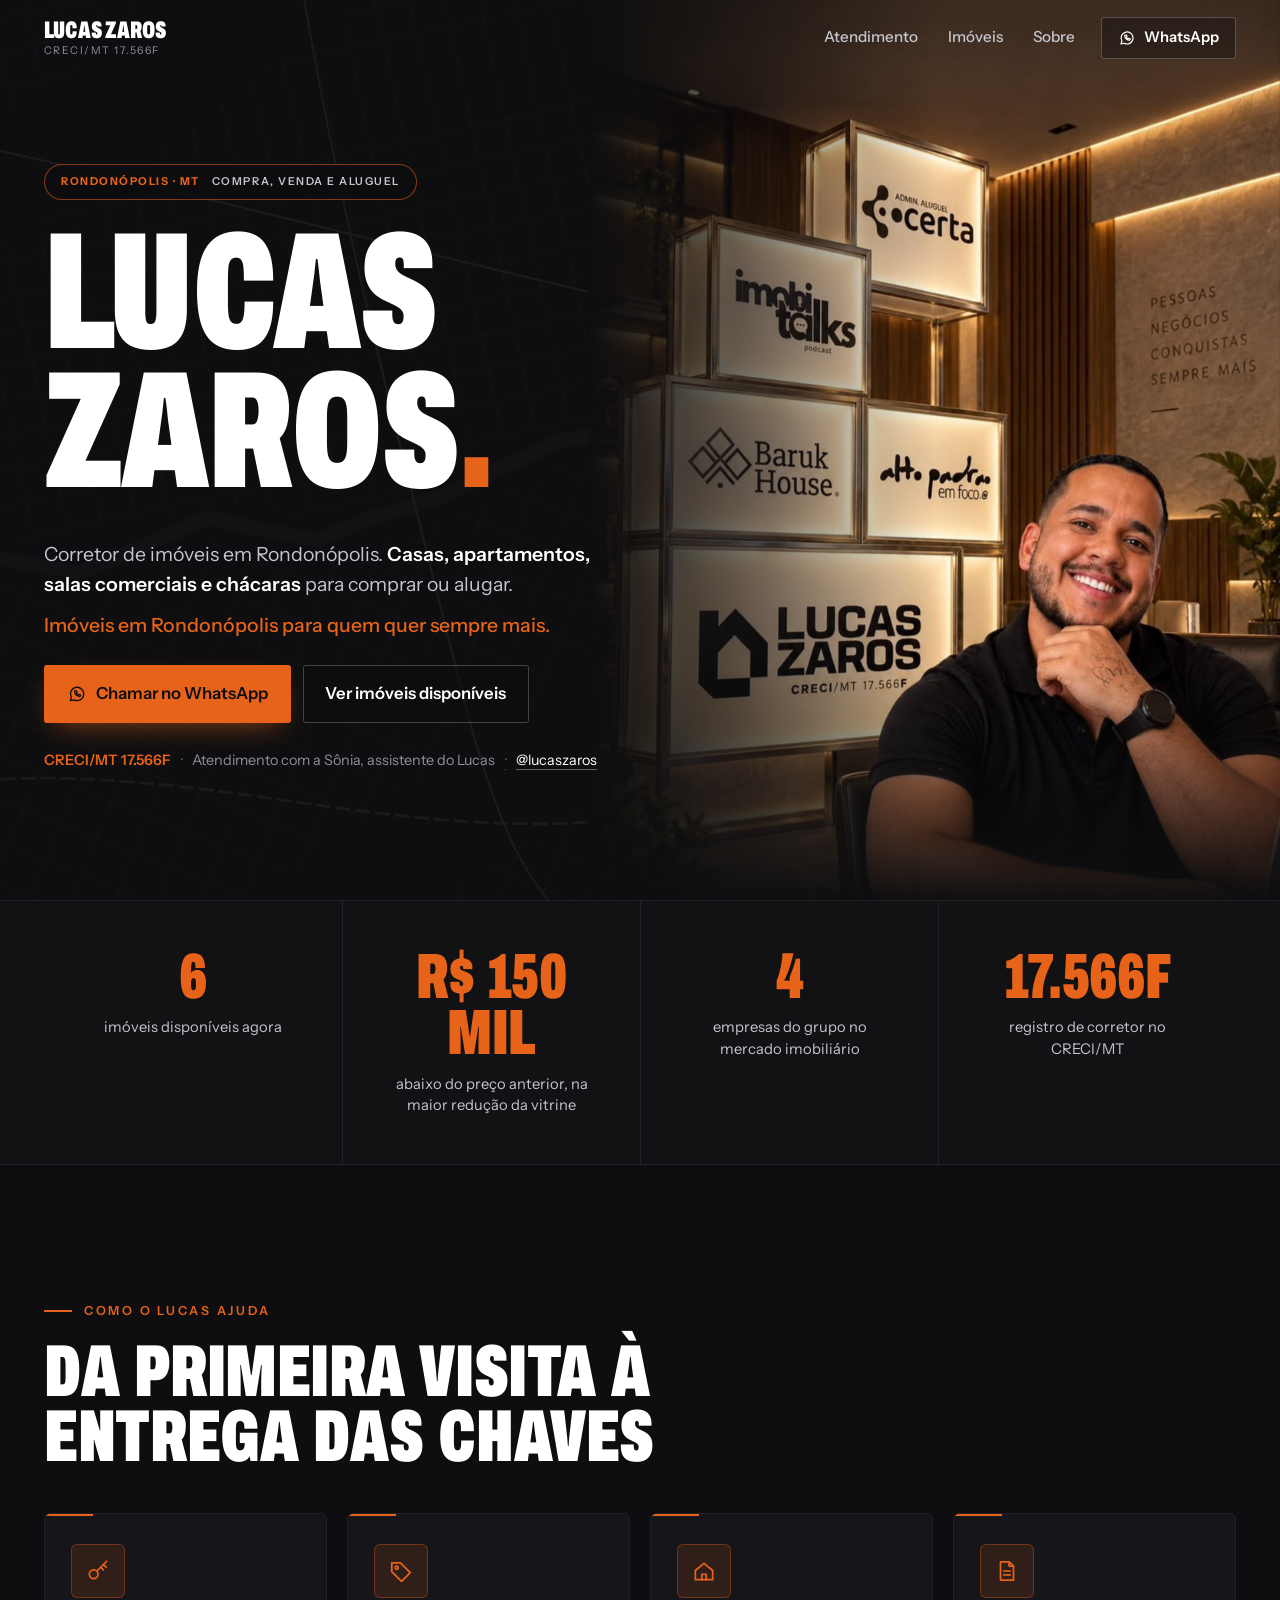
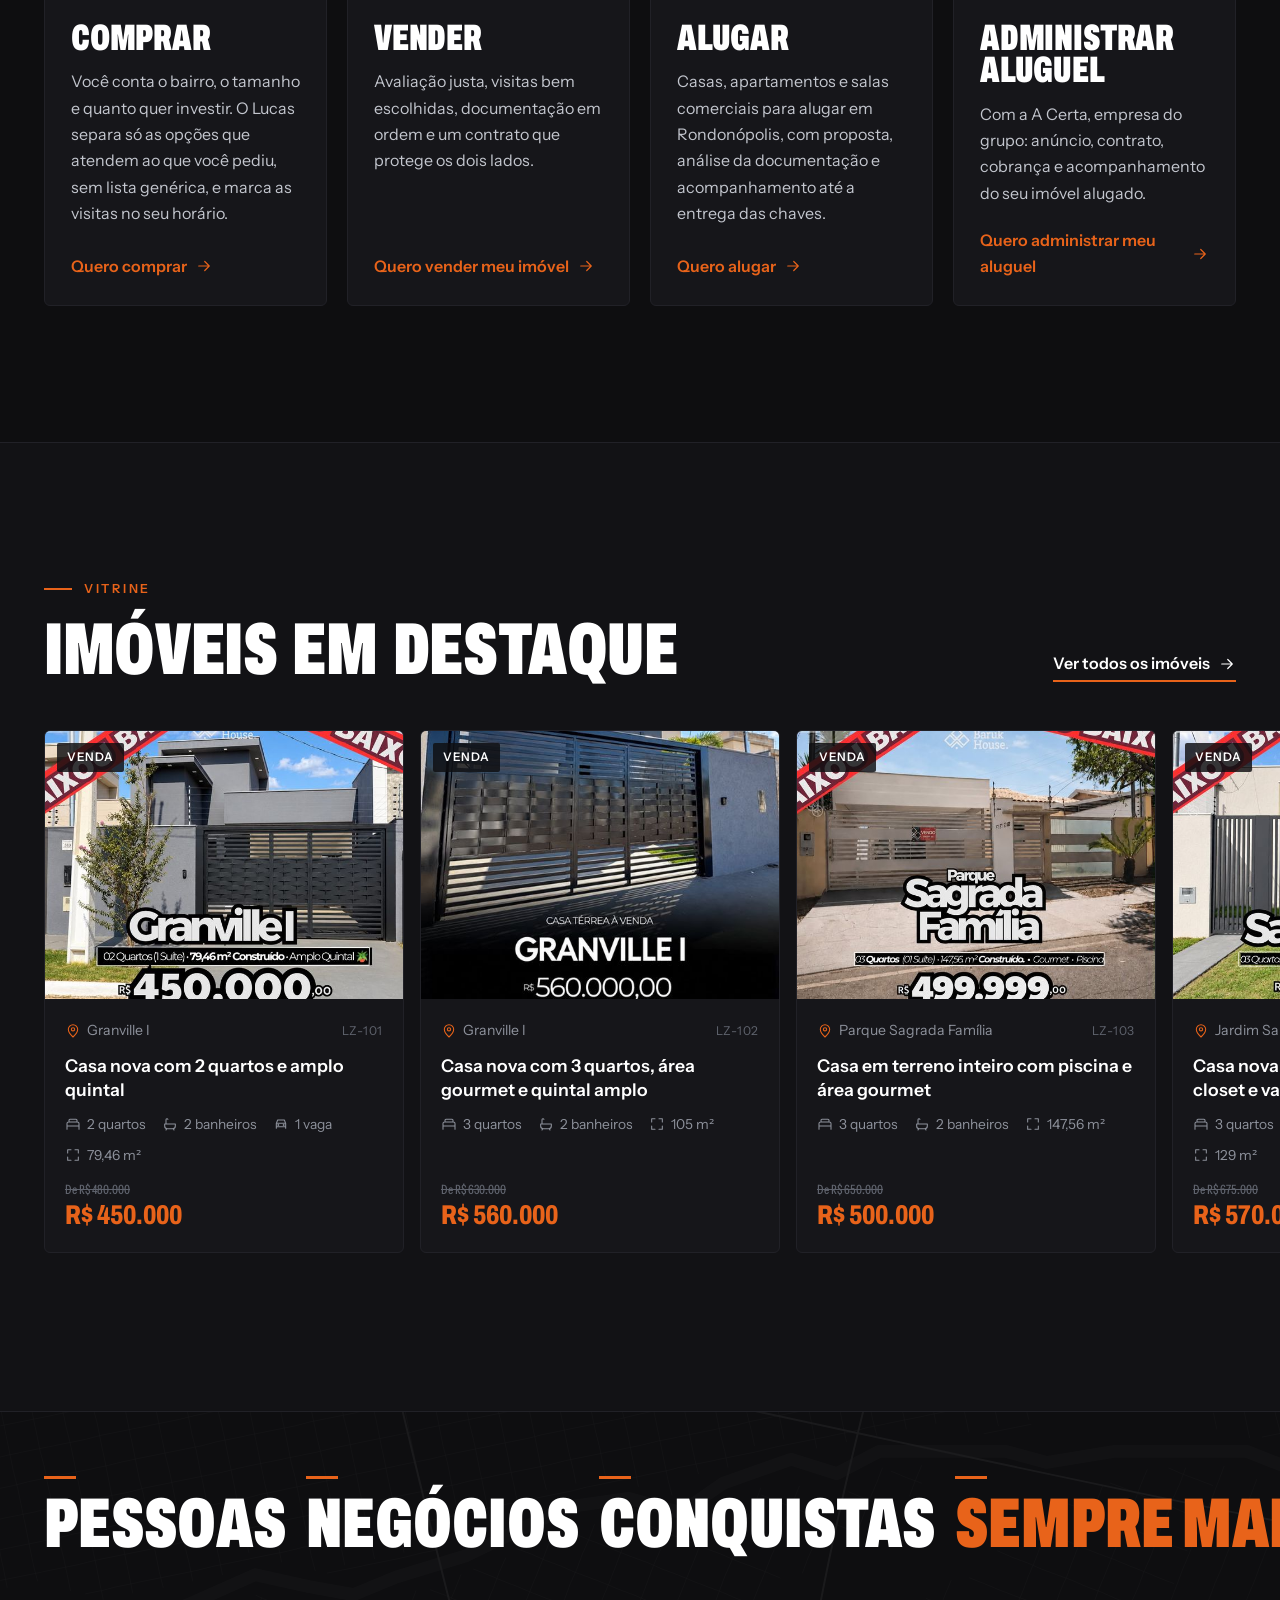
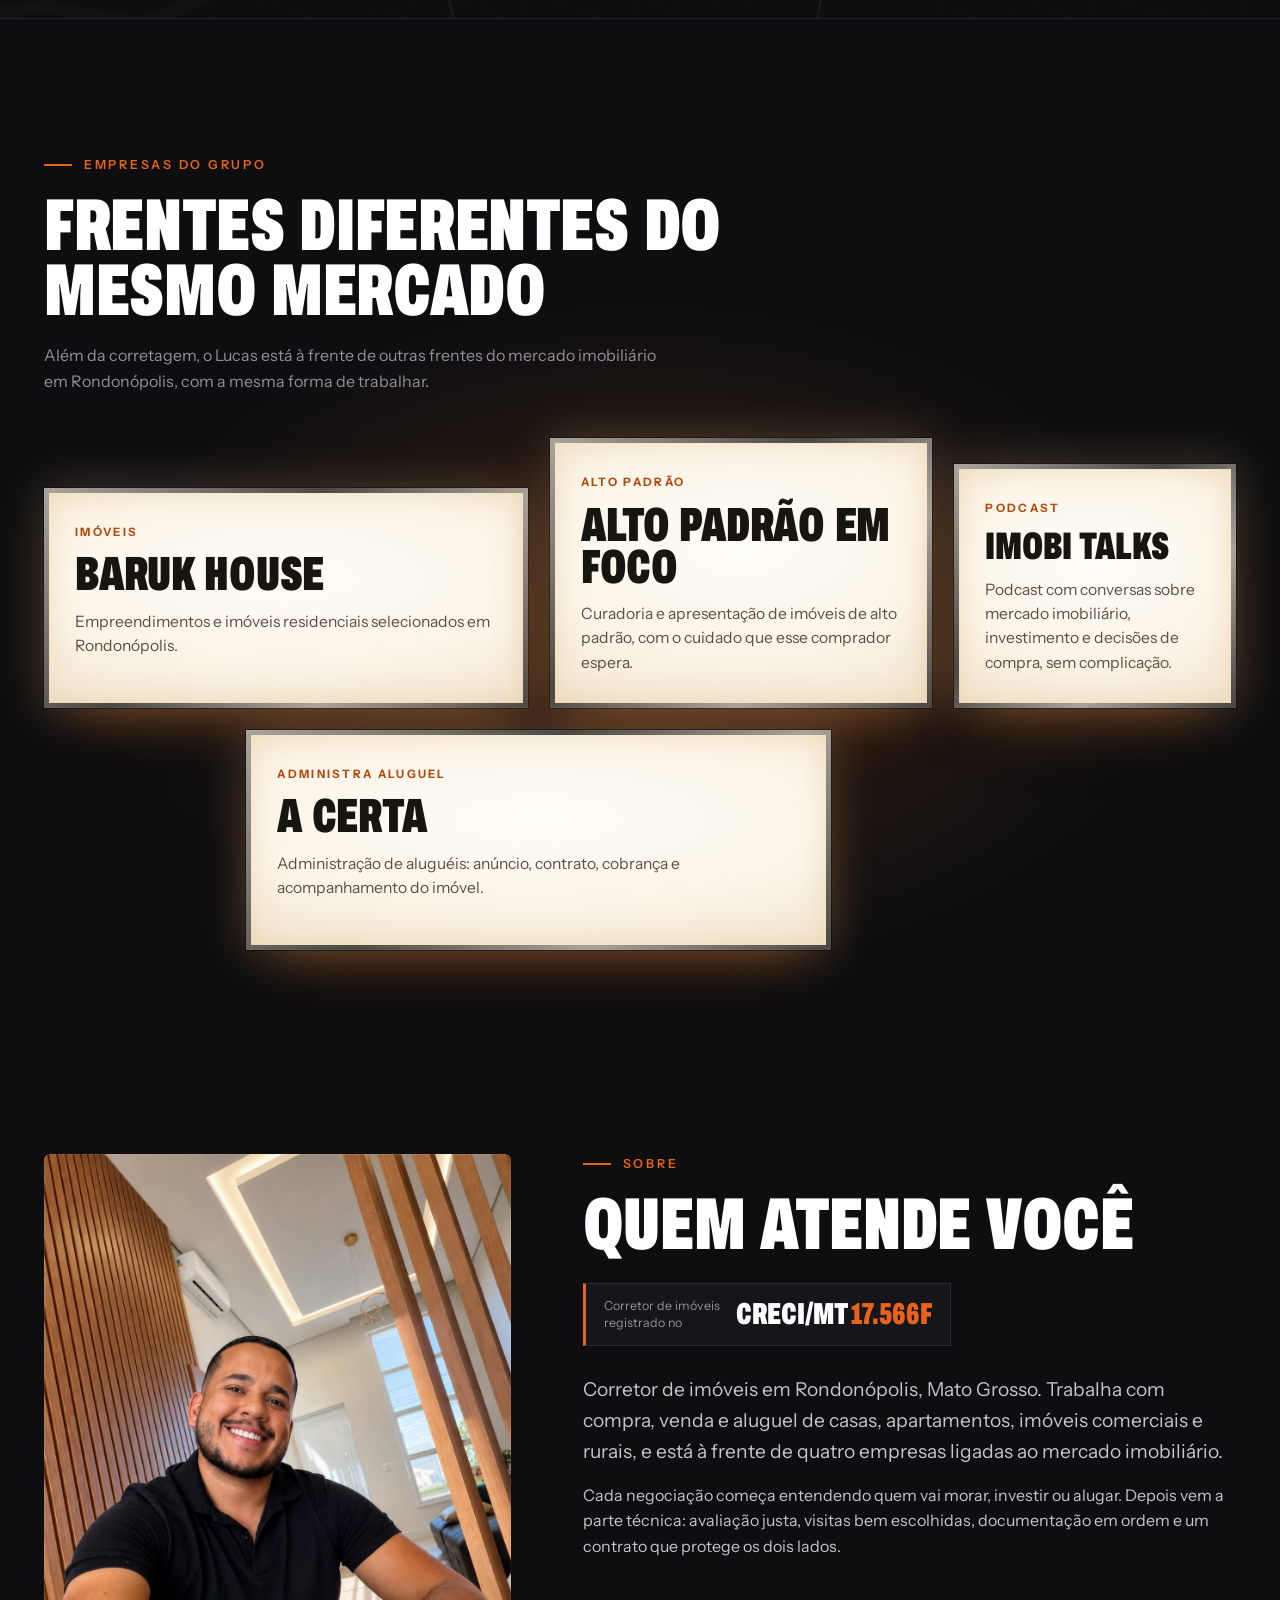
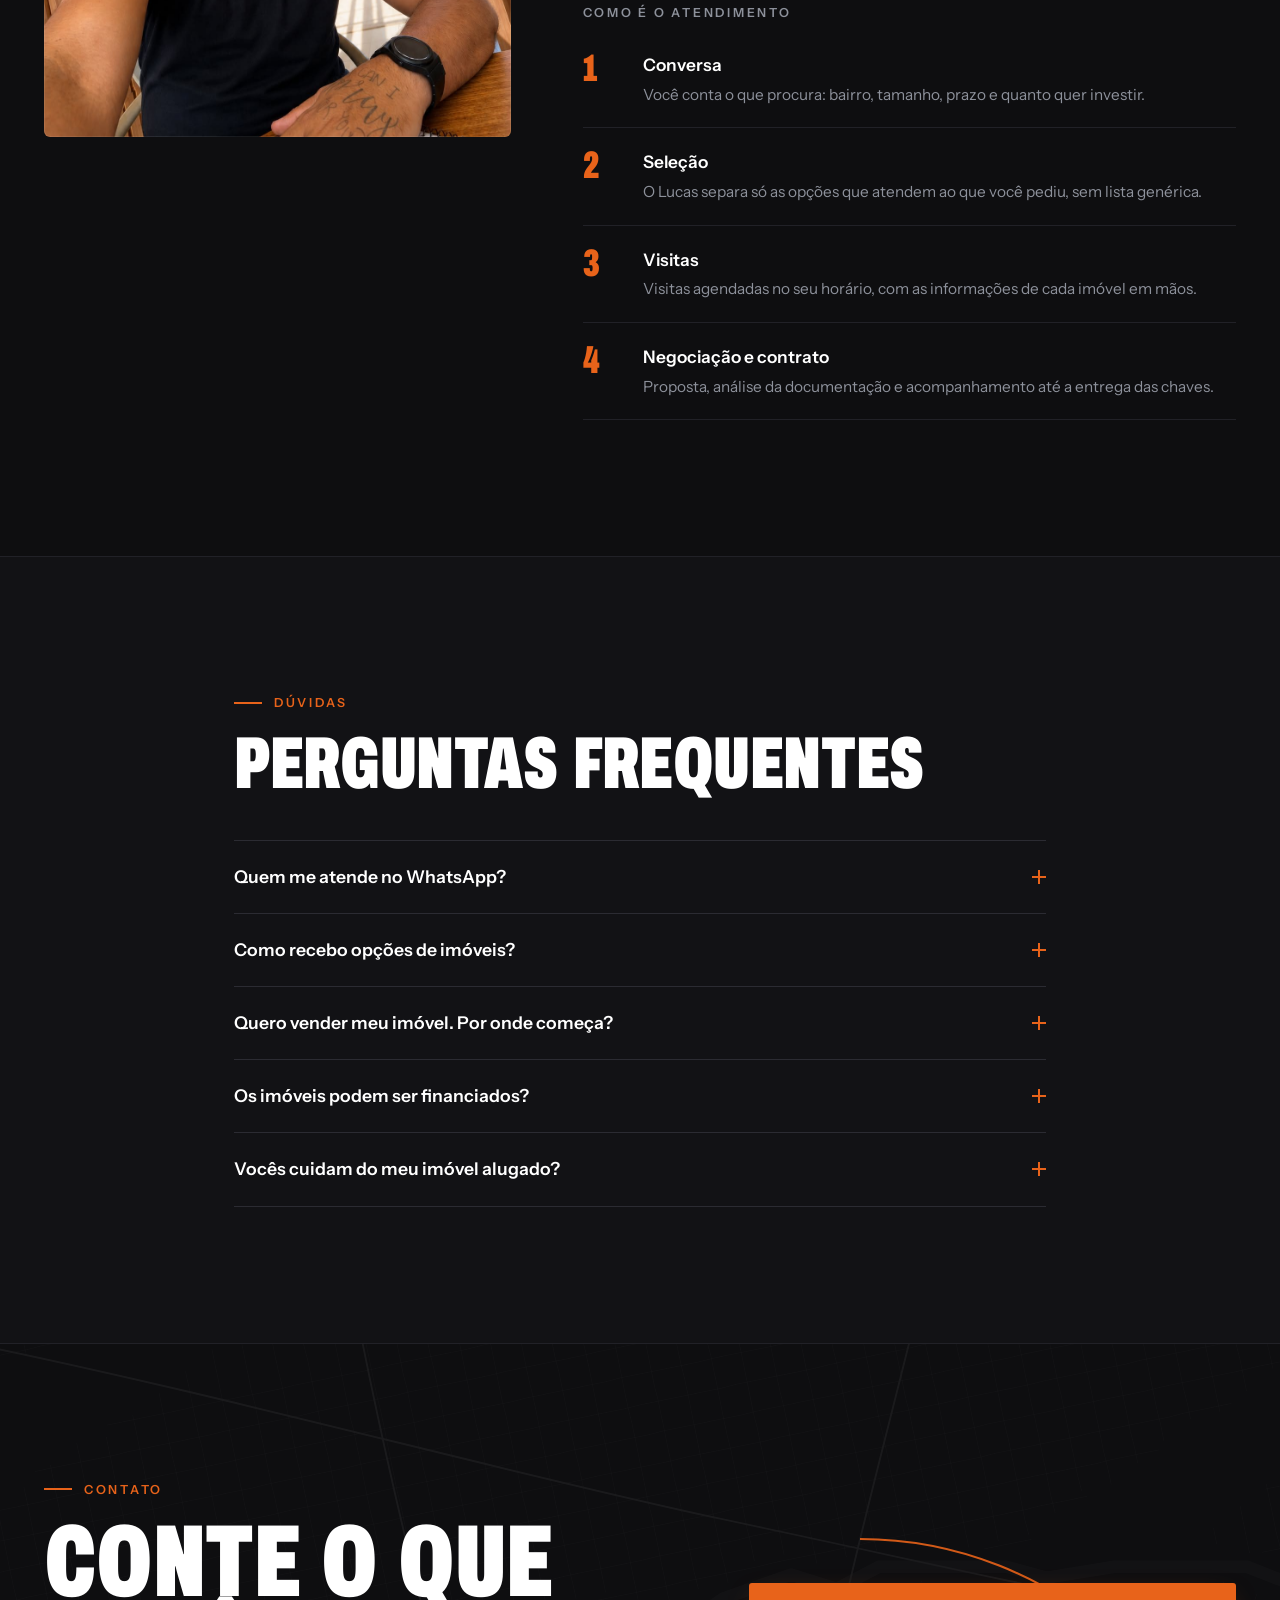
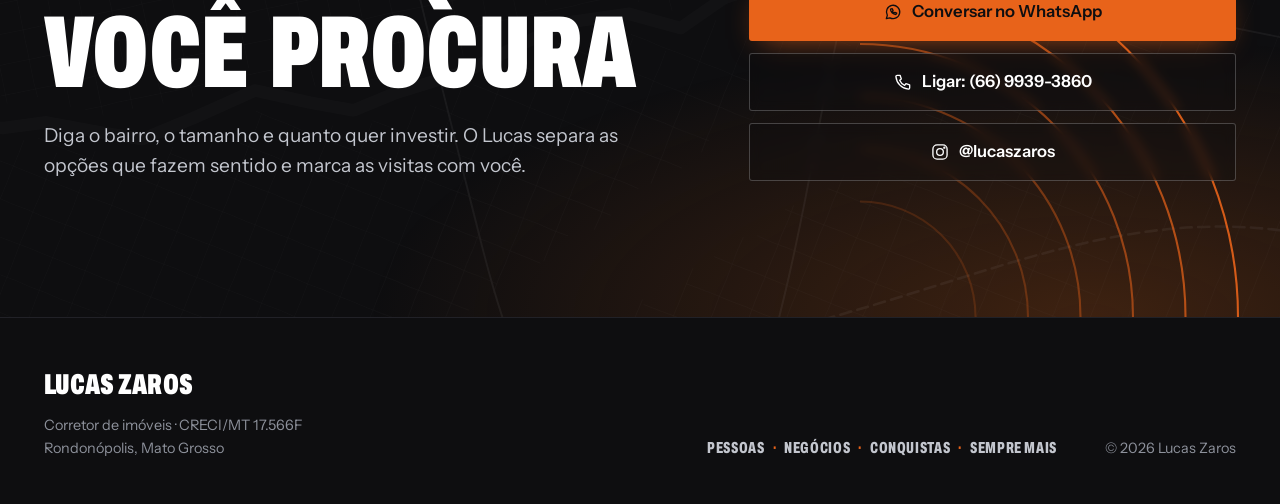
==== index.html @ 3210b17c "Nova página inicial no formato landing, com o conteúdo do Lucas Hero com foto do escritório, CTA do " ====
<!doctype html>
<html lang="pt-BR">
<head>
  <meta charset="utf-8">
  <meta name="viewport" content="width=device-width, initial-scale=1, viewport-fit=cover">
  <title>Lucas Zaros | Corretor de imóveis em Rondonópolis – MT</title>
  <meta name="description" content="Casas, apartamentos, salas comerciais e chácaras para comprar ou alugar em Rondonópolis, com o corretor Lucas Zaros, CRECI/MT 17.566F.">
  <meta name="theme-color" content="#0E0E10">
  <meta property="og:title" content="Lucas Zaros | Corretor de imóveis em Rondonópolis – MT">
  <meta property="og:description" content="Imóveis em Rondonópolis para quem quer sempre mais. Compra, venda e aluguel.">
  <meta property="og:image" content="assets/lucas-escritorio.jpg">
  <link rel="icon" href="assets/favicon.svg" type="image/svg+xml">
  <link rel="preconnect" href="https://fonts.googleapis.com">
  <link rel="preconnect" href="https://fonts.gstatic.com" crossorigin>
  <link href="https://fonts.googleapis.com/css2?family=Archivo:wdth,wght@62..125,500..900&family=Instrument+Sans:wght@400;500;600;700&display=swap" rel="stylesheet">
  <link rel="preload" as="image" href="assets/lucas-escritorio.jpg">
  <link rel="stylesheet" href="css/landing.css">
  <script>document.documentElement.classList.add("js");</script>
</head>
<body>

<header class="site-header">
  <div class="container site-header__row">
    <a class="brand" href="index.html" aria-label="Lucas Zaros, página inicial">
      <span class="brand__name">Lucas Zaros</span>
      <span class="brand__creci">CRECI/MT 17.566F</span>
    </a>
    <nav class="top-nav" aria-label="Principal">
      <a href="#atendimento">Atendimento</a>
      <a href="imoveis.html">Imóveis</a>
      <a href="#sobre">Sobre</a>
      <a class="top-nav__whats" data-contact="whatsapp" aria-label="Chamar no WhatsApp"><span data-icon="whats"></span><span class="top-nav__label">WhatsApp</span></a>
    </nav>
  </div>
</header>

<main id="conteudo">

  <!-- HERO -->
  <section class="hero tex" aria-labelledby="hero-title">
    <figure class="hero__photo">
      <img src="assets/lucas-escritorio.jpg" alt="Lucas Zaros no escritório, em frente ao painel iluminado com as marcas do grupo" width="900" height="1600" fetchpriority="high">
    </figure>

    <div class="container hero__inner">
      <p class="pill"><b>Rondonópolis · MT</b><span>Compra, venda e aluguel</span></p>

      <h1 class="display hero__name" id="hero-title">
        <span class="hero__line"><span>Lucas</span></span>
        <span class="hero__line"><span>Zaros<i>.</i></span></span>
      </h1>

      <div class="hero__copy">
        <p class="hero__lead">Corretor de imóveis em Rondonópolis. <strong>Casas, apartamentos, salas comerciais e chácaras</strong> para comprar ou alugar.</p>
        <p class="hero__motto">Imóveis em Rondonópolis para quem quer sempre mais.</p>

        <div class="hero__actions">
          <a class="btn btn--primary btn--lg" data-contact="whatsapp"><span data-icon="whats"></span>Chamar no WhatsApp</a>
          <a class="btn btn--ghost btn--lg" href="imoveis.html">Ver imóveis disponíveis</a>
        </div>

        <p class="hero__meta">
          <span class="hero__creci">CRECI/MT 17.566F</span>
          <span>Atendimento com a Sônia, assistente do Lucas</span>
          <a data-contact="instagram" data-text="instagram">@lucaszaros</a>
        </p>
      </div>
    </div>
  </section>

  <!-- NÚMEROS (calculados a partir dos dados reais do site) -->
  <section class="facts" aria-label="O Lucas em números">
    <div class="container">
      <ul class="facts__grid">
        <li class="fact"><strong class="display" id="f-imoveis">6</strong><p>imóveis disponíveis agora</p></li>
        <li class="fact"><strong class="display" id="f-desconto">R$ 150 mil</strong><p>abaixo do preço anterior, na maior redução da vitrine</p></li>
        <li class="fact"><strong class="display">4</strong><p>empresas do grupo no mercado imobiliário</p></li>
        <li class="fact"><strong class="display">17.566F</strong><p>registro de corretor no CRECI/MT</p></li>
      </ul>
    </div>
  </section>

  <!-- ATENDIMENTO -->
  <section class="section" id="atendimento" aria-labelledby="h-atend">
    <div class="container">
      <header class="section-head">
        <p class="eyebrow">Como o Lucas ajuda</p>
        <h2 class="display h-lg" id="h-atend">Da primeira visita à entrega das chaves</h2>
      </header>

      <ul class="services">
        <li class="service" data-reveal>
          <span class="service__ico"><span data-icon="key"></span></span>
          <h3 class="display service__title">Comprar</h3>
          <p>Você conta o bairro, o tamanho e quanto quer investir. O Lucas separa só as opções que atendem ao que você pediu, sem lista genérica, e marca as visitas no seu horário.</p>
          <a class="service__link" data-contact="whatsapp" data-msg="Olá, Sônia! Vim pelo site e quero comprar um imóvel.">Quero comprar<span data-icon="arrow"></span></a>
        </li>
        <li class="service" data-reveal>
          <span class="service__ico"><span data-icon="tag"></span></span>
          <h3 class="display service__title">Vender</h3>
          <p>Avaliação justa, visitas bem escolhidas, documentação em ordem e um contrato que protege os dois lados.</p>
          <a class="service__link" data-contact="whatsapp" data-msg="Olá, Sônia! Vim pelo site e quero vender meu imóvel.">Quero vender meu imóvel<span data-icon="arrow"></span></a>
        </li>
        <li class="service" data-reveal>
          <span class="service__ico"><span data-icon="home"></span></span>
          <h3 class="display service__title">Alugar</h3>
          <p>Casas, apartamentos e salas comerciais para alugar em Rondonópolis, com proposta, análise da documentação e acompanhamento até a entrega das chaves.</p>
          <a class="service__link" data-contact="whatsapp" data-msg="Olá, Sônia! Vim pelo site e quero alugar um imóvel.">Quero alugar<span data-icon="arrow"></span></a>
        </li>
        <li class="service" data-reveal>
          <span class="service__ico"><span data-icon="doc"></span></span>
          <h3 class="display service__title">Administrar aluguel</h3>
          <p>Com a A Certa, empresa do grupo: anúncio, contrato, cobrança e acompanhamento do seu imóvel alugado.</p>
          <a class="service__link" data-contact="whatsapp" data-msg="Olá, Sônia! Vim pelo site e quero colocar meu imóvel para administrar.">Quero administrar meu aluguel<span data-icon="arrow"></span></a>
        </li>
      </ul>
    </div>
  </section>

  <!-- DESTAQUES -->
  <section class="section section--alt" aria-labelledby="h-dest">
    <div class="container">
      <header class="section-head section-head--row">
        <div>
          <p class="eyebrow">Vitrine</p>
          <h2 class="display h-lg" id="h-dest">Imóveis em destaque</h2>
        </div>
        <a class="link-line" href="imoveis.html">Ver todos os imóveis<span data-icon="arrow"></span></a>
      </header>
    </div>
    <div class="rail" id="destaques" tabindex="0" aria-label="Imóveis em destaque, role para o lado"></div>
  </section>

  <!-- LEMA -->
  <section class="lema tex" aria-label="Lema">
    <div class="container">
      <ul class="lema__list">
        <li>Pessoas</li>
        <li>Negócios</li>
        <li>Conquistas</li>
        <li>Sempre mais</li>
      </ul>
    </div>
  </section>

  <!-- EMPRESAS DO GRUPO: as caixas iluminadas do escritório -->
  <section class="section grupo-sec" aria-labelledby="h-grupo">
    <div class="container">
      <header class="section-head">
        <p class="eyebrow">Empresas do grupo</p>
        <h2 class="display h-lg" id="h-grupo">Frentes diferentes do mesmo mercado</h2>
        <p class="muted">Além da corretagem, o Lucas está à frente de outras frentes do mercado imobiliário em Rondonópolis, com a mesma forma de trabalhar.</p>
      </header>
      <ul class="lightboxes" id="grupo"></ul>
    </div>
  </section>

  <!-- SOBRE -->
  <section class="section about" id="sobre" aria-labelledby="h-sobre">
    <div class="container about__grid">
      <figure class="about__photo" data-reveal>
        <img src="assets/lucas-selfie.jpg" alt="Lucas Zaros sorrindo, sentado em uma casa com painel de madeira" width="1086" height="1448" loading="lazy">
      </figure>

      <div class="about__copy">
        <p class="eyebrow">Sobre</p>
        <h2 class="display h-lg" id="h-sobre">Quem atende você</h2>
        <div class="creci" aria-label="Registro CRECI/MT 17.566F">
          <span>Corretor de imóveis<br>registrado no</span>
          <strong>CRECI/MT <em>17.566F</em></strong>
        </div>
        <p class="lead">Corretor de imóveis em Rondonópolis, Mato Grosso. Trabalha com compra, venda e aluguel de casas, apartamentos, imóveis comerciais e rurais, e está à frente de quatro empresas ligadas ao mercado imobiliário.</p>
        <p>Cada negociação começa entendendo quem vai morar, investir ou alugar. Depois vem a parte técnica: avaliação justa, visitas bem escolhidas, documentação em ordem e um contrato que protege os dois lados.</p>

        <h3 class="steps__title">Como é o atendimento</h3>
        <ol class="steps">
          <li><h4>Conversa</h4><p>Você conta o que procura: bairro, tamanho, prazo e quanto quer investir.</p></li>
          <li><h4>Seleção</h4><p>O Lucas separa só as opções que atendem ao que você pediu, sem lista genérica.</p></li>
          <li><h4>Visitas</h4><p>Visitas agendadas no seu horário, com as informações de cada imóvel em mãos.</p></li>
          <li><h4>Negociação e contrato</h4><p>Proposta, análise da documentação e acompanhamento até a entrega das chaves.</p></li>
        </ol>
      </div>
    </div>
  </section>

  <!-- PERGUNTAS -->
  <section class="section section--alt" aria-labelledby="h-faq">
    <div class="container faq">
      <header class="section-head">
        <p class="eyebrow">Dúvidas</p>
        <h2 class="display h-lg" id="h-faq">Perguntas frequentes</h2>
      </header>
      <div class="faq__list">
        <details>
          <summary>Quem me atende no WhatsApp?</summary>
          <p>A Sônia, assistente do Lucas. Pelo WhatsApp a resposta é mais rápida. Se preferir, é só ligar.</p>
        </details>
        <details>
          <summary>Como recebo opções de imóveis?</summary>
          <p>Diga o bairro, o tamanho e quanto quer investir. O Lucas separa as opções que fazem sentido e marca as visitas com você.</p>
        </details>
        <details>
          <summary>Quero vender meu imóvel. Por onde começa?</summary>
          <p>Por uma conversa. Depois vem a parte técnica: avaliação justa, visitas bem escolhidas, documentação em ordem e um contrato que protege os dois lados.</p>
        </details>
        <details>
          <summary>Os imóveis podem ser financiados?</summary>
          <p>Boa parte da vitrine é apta a financiar, e a página de cada imóvel informa isso. Na dúvida sobre um imóvel específico, pergunte à Sônia.</p>
        </details>
        <details>
          <summary>Vocês cuidam do meu imóvel alugado?</summary>
          <p>Sim, pela A Certa, empresa do grupo: anúncio, contrato, cobrança e acompanhamento do imóvel.</p>
        </details>
      </div>
    </div>
  </section>

  <!-- CTA -->
  <section class="cta tex" id="contato" aria-labelledby="h-cta">
    <span class="arcs" aria-hidden="true"></span>
    <div class="container cta__inner">
      <div>
        <p class="eyebrow">Contato</p>
        <h2 class="display h-xl" id="h-cta">Conte o que você procura</h2>
        <p class="lead">Diga o bairro, o tamanho e quanto quer investir. O Lucas separa as opções que fazem sentido e marca as visitas com você.</p>
      </div>
      <div class="cta__actions">
        <a class="btn btn--primary btn--lg" data-contact="whatsapp"><span data-icon="whats"></span>Conversar no WhatsApp</a>
        <a class="btn btn--ghost btn--lg" data-contact="phone"><span data-icon="phone"></span><span>Ligar: <span data-text="phone">(66) 9939-3860</span></span></a>
        <a class="btn btn--ghost btn--lg" data-contact="instagram"><span data-icon="insta"></span><span data-text="instagram">@lucaszaros</span></a>
      </div>
    </div>
  </section>

</main>

<footer class="site-footer">
  <div class="container footer__row">
    <div>
      <span class="brand__name">Lucas Zaros</span>
      <p>Corretor de imóveis · CRECI/MT 17.566F<br>Rondonópolis, Mato Grosso</p>
    </div>
    <p class="footer__lema">Pessoas<i>·</i>Negócios<i>·</i>Conquistas<i>·</i>Sempre mais</p>
    <p class="footer__copy">© <span id="ano">2026</span> Lucas Zaros</p>
  </div>
</footer>

<!-- Barra fixa no celular -->
<div class="dock" aria-hidden="true">
  <a class="btn btn--primary btn--block" data-contact="whatsapp" tabindex="-1"><span data-icon="whats"></span>Chamar no WhatsApp</a>
</div>

<script src="js/data.js"></script>
<script src="js/common.js"></script>
<script src="js/landing.js"></script>
</body>
</html>
---- css/landing.css ----
/* ==========================================================================
   LUCAS ZAROS — página inicial (landing)
   Mesmos tokens do style.css. Mobile-first.
   ========================================================================== */

:root {
  --bg: #0E0E10;
  --bg-2: #121215;
  --surface: #16161A;
  --surface-2: #1C1C21;
  --line: #2B2B32;
  --line-soft: #212127;
  --white: #FFFFFF;
  --grey-1: #C3C6CE;
  --grey-2: #8D919B;
  --grey-3: #5F636D;
  --orange: #E8631A;
  --orange-hi: #FF7A33;
  --warm: 120, 58, 18;

  /* Caixas iluminadas do escritório */
  --lit: #FBF4E8;
  --lit-edge: #EADBC3;
  --lit-ink: #17150F;
  --lit-ink-2: #5A5146;
  --steel-1: #4A4844;
  --steel-2: #A8A39B;

  --font-display: "Archivo", "Arial Narrow", sans-serif;
  --font-body: "Instrument Sans", system-ui, sans-serif;

  --gutter: 16px;
  --max: 1320px;
  --radius: 3px;
  --header-h: 60px;
  --section: 88px;
}

@media (min-width: 720px) { :root { --gutter: 28px; --section: 112px; } }
@media (min-width: 1100px) { :root { --gutter: 44px; --header-h: 76px; --section: 136px; } }

*, *::before, *::after { box-sizing: border-box; }

html { -webkit-text-size-adjust: 100%; scroll-behavior: smooth; scroll-padding-top: var(--header-h); }

body {
  margin: 0;
  background: var(--bg);
  color: var(--grey-1);
  font-family: var(--font-body);
  font-size: 1rem;
  line-height: 1.6;
  -webkit-font-smoothing: antialiased;
  overflow-x: hidden;
}

img { display: block; max-width: 100%; }
a { color: inherit; text-decoration: none; }
h1, h2, h3, h4, p, ul, ol, figure { margin: 0; }
ul, ol { padding: 0; list-style: none; }

:focus-visible { outline: 2px solid var(--orange); outline-offset: 3px; }

.container {
  width: 100%;
  max-width: var(--max);
  margin-inline: auto;
  padding-inline: var(--gutter);
}

.ico { width: 18px; height: 18px; flex: none; }

/* ---------- Tipografia ---------- */

.display {
  font-family: var(--font-display);
  font-stretch: 62%;
  font-weight: 900;
  text-transform: uppercase;
  letter-spacing: -0.005em;
  word-spacing: 0.1em;
  line-height: 0.88;
  color: var(--white);
}

.h-xl { font-size: clamp(3rem, 11vw, 6.4rem); }
.h-lg { font-size: clamp(2.5rem, 8vw, 4.6rem); }

.lead { font-size: clamp(1.06rem, 1.6vw, 1.2rem); color: var(--grey-1); max-width: 56ch; }
.muted { color: var(--grey-2); }

.eyebrow {
  display: flex; align-items: center; gap: 12px;
  margin-bottom: 18px;
  font-size: .78rem; font-weight: 600; letter-spacing: .22em; text-transform: uppercase;
  color: var(--orange);
}
.eyebrow::before { content: ""; width: 28px; height: 2px; background: var(--orange); }

/* ---------- Texturas da marca ---------- */

.tex { position: relative; isolation: isolate; }
.tex::before {
  content: ""; position: absolute; inset: 0; z-index: -1; pointer-events: none;
  background: url("../assets/mapa-rondonopolis.svg") center / cover no-repeat;
  opacity: .055;
}

.arcs {
  position: absolute; width: clamp(200px, 34vw, 420px); aspect-ratio: 1;
  background: url("../assets/arcos.svg") center / contain no-repeat;
  pointer-events: none; z-index: -1;
  bottom: 0; right: 0; transform: rotate(90deg);
  opacity: .9;
}

/* ---------- Botões ---------- */

.btn {
  display: inline-flex; align-items: center; justify-content: center; gap: .6rem;
  min-height: 52px; padding: .8rem 1.35rem;
  border: 1px solid transparent; border-radius: var(--radius);
  font-weight: 600; font-size: 1rem; line-height: 1.2;
  cursor: pointer; text-align: center;
  transition: background-color .18s, border-color .18s, color .18s, transform .18s;
}
.btn .ico { width: 20px; height: 20px; }
.btn--lg { min-height: 58px; font-size: 1.04rem; }
.btn--primary { background: var(--orange); color: #0E0E10; box-shadow: 0 10px 30px -12px rgba(232, 99, 26, .7); }
.btn--primary:hover { background: var(--orange-hi); transform: translateY(-1px); }
.btn--ghost { border-color: rgba(255,255,255,.22); color: var(--white); background: rgba(14,14,16,.35); backdrop-filter: blur(6px); }
.btn--ghost:hover { border-color: var(--white); }
.btn--block { width: 100%; }

.link-line {
  display: inline-flex; align-items: center; gap: .5rem;
  color: var(--white); font-weight: 600;
  border-bottom: 2px solid var(--orange); padding-bottom: 3px;
  white-space: nowrap;
}
.link-line .ico { transition: transform .18s; }
.link-line:hover { color: var(--orange); }
.link-line:hover .ico { transform: translateX(3px); }

/* ---------- Header ---------- */

.site-header {
  position: fixed; inset: 0 0 auto; z-index: 50;
  height: var(--header-h);
  transition: background-color .25s, border-color .25s;
  border-bottom: 1px solid transparent;
}
.site-header.is-scrolled {
  background: rgba(14, 14, 16, .86);
  backdrop-filter: blur(12px);
  border-bottom-color: var(--line-soft);
}
.site-header__row { height: 100%; display: flex; align-items: center; justify-content: space-between; gap: 16px; }

.brand { display: flex; flex-direction: column; line-height: 1; }
.brand__name {
  font-family: var(--font-display); font-stretch: 62%; font-weight: 900;
  text-transform: uppercase; color: var(--white); font-size: 1.5rem; letter-spacing: .01em;
}
.brand__creci { font-size: .66rem; letter-spacing: .14em; color: var(--grey-2); margin-top: 4px; }

.top-nav { display: flex; align-items: center; gap: 6px; }
.top-nav a:not(.top-nav__whats) {
  display: none; padding: 10px 12px; font-size: .95rem; font-weight: 500; color: var(--grey-1);
}
.top-nav a:not(.top-nav__whats):hover { color: var(--white); }
.top-nav__whats {
  display: inline-flex; align-items: center; justify-content: center; gap: 8px;
  height: 42px; min-width: 42px; padding: 0 12px;
  border: 1px solid rgba(255,255,255,.22); border-radius: var(--radius);
  color: var(--white); font-weight: 600; font-size: .92rem;
  background: rgba(14,14,16,.4); backdrop-filter: blur(6px);
}
.top-nav__whats:hover { border-color: var(--orange); color: var(--orange); }
.top-nav__label { display: none; }

@media (min-width: 720px) {
  .top-nav a:not(.top-nav__whats) { display: inline-block; }
  .top-nav__label { display: inline; }
  .top-nav__whats { padding: 0 16px; margin-left: 8px; }
}

/* ---------- Hero ---------- */

.hero {
  position: relative;
  min-height: 100svh;
  display: flex; flex-direction: column;
  overflow: hidden;
}

.hero__photo {
  position: relative;
  height: 54svh; min-height: 360px;
  margin: 0;
}
.hero__photo img {
  width: 100%; height: 100%;
  object-fit: cover; object-position: 50% 62%;
}
/* Fundo escuro subindo sobre a foto para o nome entrar por cima */
.hero__photo::after {
  content: ""; position: absolute; inset: 0;
  background:
    linear-gradient(180deg, rgba(14,14,16,.55) 0%, rgba(14,14,16,0) 22%),
    linear-gradient(0deg, var(--bg) 0%, rgba(14,14,16,.85) 16%, rgba(14,14,16,0) 46%);
}

.hero__inner {
  position: relative; z-index: 1;
  margin-top: calc(-1 * clamp(96px, 26vw, 170px));
  padding-bottom: 44px;
}

.pill {
  display: inline-flex; flex-wrap: wrap; align-items: center; gap: 4px 12px;
  padding: 8px 16px;
  border: 1px solid rgba(232, 99, 26, .55); border-radius: 999px;
  background: rgba(14, 14, 16, .55); backdrop-filter: blur(8px);
  font-size: .68rem; font-weight: 600; letter-spacing: .14em; text-transform: uppercase;
  color: var(--grey-1);
}
@media (max-width: 420px) { .pill span { display: none; } }
.pill b { color: var(--orange); font-weight: 700; }

.hero__name {
  margin-top: 16px;
  font-size: clamp(4.4rem, 21vw, 12.5rem);
  line-height: .8;
  letter-spacing: -.01em;
  display: flex; flex-wrap: wrap; column-gap: .16em;
}
.hero__line { display: block; overflow: hidden; padding-bottom: .04em; }
.hero__line > span { display: block; }
.hero__name i { font-style: normal; color: var(--orange); }

.hero__copy { margin-top: 18px; max-width: 560px; }
.hero__lead { font-size: 1.1rem; line-height: 1.55; color: var(--grey-1); }
.hero__lead strong { color: var(--white); font-weight: 600; }
.hero__motto {
  margin-top: 10px;
  font-size: 1.1rem; font-weight: 500; color: var(--orange);
}

.hero__actions { display: grid; gap: 12px; margin-top: 24px; }

.hero__meta {
  display: flex; flex-wrap: wrap; align-items: center; gap: 6px 0;
  margin-top: 26px;
  font-size: .9rem; color: var(--grey-2);
}
.hero__meta > * + *::before { content: "·"; margin: 0 10px; color: var(--grey-3); }
.hero__creci { color: var(--orange); font-weight: 600; }
.hero__meta a { color: var(--white); text-decoration: underline; text-underline-offset: 4px; text-decoration-color: rgba(255,255,255,.35); }
.hero__meta a:hover { text-decoration-color: var(--orange); }

/* Entrada: as luzes do escritório acendem e o nome sobe */
@media (prefers-reduced-motion: no-preference) {
  .hero__photo img { animation: acende 1.8s cubic-bezier(.2,.7,.2,1) both; }
  .hero__line > span { animation: sobe .9s cubic-bezier(.2,.8,.2,1) both; }
  .hero__line + .hero__line > span { animation-delay: .1s; }
  .pill, .hero__copy { animation: aparece .8s ease-out .35s both; }
}
@keyframes acende {
  from { filter: brightness(.25) saturate(.6); transform: scale(1.06); }
  to   { filter: none; transform: none; }
}
@keyframes sobe { from { transform: translateY(105%); } to { transform: none; } }
@keyframes aparece { from { opacity: 0; transform: translateY(12px); } to { opacity: 1; transform: none; } }

@media (min-width: 560px) {
  .hero__actions { grid-template-columns: auto auto; justify-content: start; }
}

@media (min-width: 1000px) {
  .hero { flex-direction: row; align-items: center; min-height: min(100svh, 960px); }
  .hero__photo {
    position: absolute; top: 0; right: 0; bottom: 0;
    width: 54%; height: auto;
  }
  .hero__photo img { object-position: 60% 40%; }
  .hero__photo::after {
    background:
      linear-gradient(90deg, var(--bg) 0%, rgba(14,14,16,.6) 22%, rgba(14,14,16,0) 50%),
      linear-gradient(0deg, var(--bg) 0%, rgba(14,14,16,0) 26%);
  }
  .hero__inner { margin-top: 0; padding-top: calc(var(--header-h) + 40px); padding-bottom: 80px; }
  .hero__name { flex-direction: column; font-size: clamp(8rem, 13vw, 13.5rem); margin-top: 26px; }
  .hero__copy { margin-top: 34px; }
  .hero__lead, .hero__motto { font-size: 1.22rem; }
}

/* ---------- Números ---------- */

.facts { border-block: 1px solid var(--line-soft); background: var(--bg-2); }
.facts__grid { display: grid; grid-template-columns: 1fr 1fr; }
.fact { padding: 32px 14px 30px; text-align: center; }
.fact:nth-child(odd) { border-right: 1px solid var(--line-soft); }
.fact:nth-child(-n+2) { border-bottom: 1px solid var(--line-soft); }
.fact strong { display: block; font-size: clamp(2.6rem, 11vw, 4rem); color: var(--orange); }
.fact p { margin: 12px auto 0; max-width: 20ch; font-size: .92rem; line-height: 1.45; color: var(--grey-1); }

@media (min-width: 900px) {
  .facts__grid { grid-template-columns: repeat(4, 1fr); }
  .fact { padding: 48px 24px; border-bottom: 0 !important; }
  .fact + .fact { border-left: 1px solid var(--line-soft); }
  .fact:nth-child(odd) { border-right: 0; }
}

/* ---------- Seções ---------- */

.section { padding-block: var(--section); }
.section--alt { background: var(--bg-2); border-block: 1px solid var(--line-soft); }

.section-head { margin-bottom: 44px; max-width: 760px; }
.section-head .muted { margin-top: 20px; max-width: 58ch; }
.section-head--row { max-width: none; display: flex; flex-wrap: wrap; align-items: flex-end; justify-content: space-between; gap: 20px 32px; }

/* Revelar ao rolar (só com JS e sem redução de movimento) */
@media (prefers-reduced-motion: no-preference) {
  .js [data-reveal] { opacity: 0; transform: translateY(22px); transition: opacity .7s ease, transform .7s cubic-bezier(.2,.8,.2,1); }
  .js [data-reveal].is-in { opacity: 1; transform: none; }
}

/* ---------- Atendimento ---------- */

.services { display: grid; gap: 16px; }
.service {
  position: relative;
  display: flex; flex-direction: column;
  padding: 30px 26px 26px;
  background: var(--surface);
  border: 1px solid var(--line-soft);
  border-radius: 6px;
  overflow: hidden;
  transition: border-color .25s, background-color .25s;
}
.service::after {
  content: ""; position: absolute; left: 0; top: 0; height: 2px; width: 48px;
  background: var(--orange); transition: width .4s cubic-bezier(.2,.8,.2,1);
}
.service:hover { border-color: var(--line); background: var(--surface-2); }
.service:hover::after { width: 100%; }

.service__ico {
  display: grid; place-items: center;
  width: 54px; height: 54px; border-radius: 6px;
  background: rgba(232, 99, 26, .12);
  border: 1px solid rgba(232, 99, 26, .35);
  color: var(--orange);
}
.service__ico .ico { width: 26px; height: 26px; }
.service__title { margin-top: 24px; font-size: 2.3rem; }
.service p { margin-top: 14px; color: var(--grey-1); line-height: 1.65; }
.service__link {
  display: inline-flex; align-items: center; gap: 8px;
  margin-top: auto; padding-top: 22px;
  color: var(--orange); font-weight: 600;
}
.service__link .ico { transition: transform .18s; }
.service__link:hover { color: var(--orange-hi); }
.service__link:hover .ico { transform: translateX(4px); }
/* link cobre o card inteiro */
.service__link::before { content: ""; position: absolute; inset: 0; }

@media (min-width: 720px) { .services { grid-template-columns: 1fr 1fr; gap: 20px; } }
@media (min-width: 1200px) { .services { grid-template-columns: repeat(4, 1fr); } }

/* ---------- Vitrine (trilho com rolagem lateral) ---------- */

.rail {
  display: grid; grid-auto-flow: column;
  grid-auto-columns: min(82%, 360px);
  gap: 16px;
  overflow-x: auto; overscroll-behavior-x: contain;
  scroll-snap-type: x mandatory;
  padding: 4px max(var(--gutter), calc((100% - var(--max)) / 2 + var(--gutter))) 22px;
  scroll-padding-inline: max(var(--gutter), calc((100% - var(--max)) / 2 + var(--gutter)));
  scrollbar-width: thin; scrollbar-color: var(--line) transparent;
}
.rail > * { scroll-snap-align: start; }

.card {
  background: var(--surface);
  border: 1px solid var(--line-soft);
  border-radius: 6px; overflow: hidden;
  transition: border-color .2s, transform .25s;
}
.card:hover { border-color: var(--line); transform: translateY(-3px); }
.card__link { display: flex; flex-direction: column; height: 100%; }
.card__media { position: relative; aspect-ratio: 4 / 3; background: var(--surface-2); overflow: hidden; }
.card__media img { width: 100%; height: 100%; object-fit: cover; transition: transform .6s cubic-bezier(.2,.8,.2,1); }
.card:hover .card__media img { transform: scale(1.04); }
.tag {
  position: absolute; top: 12px; left: 12px;
  padding: 5px 10px; border-radius: 2px;
  background: rgba(14,14,16,.82); color: var(--white);
  font-size: .74rem; font-weight: 600; letter-spacing: .08em; text-transform: uppercase;
}
.card__body { display: flex; flex-direction: column; gap: 12px; padding: 20px 20px 22px; flex: 1; }
.card__place { display: flex; align-items: center; gap: 6px; font-size: .88rem; color: var(--grey-2); }
.card__place .ico { color: var(--orange); width: 16px; height: 16px; }
.card__code { margin-left: auto; font-size: .76rem; letter-spacing: .06em; color: var(--grey-3); }
.card__title { font-size: 1.1rem; font-weight: 600; line-height: 1.35; color: var(--white); }
.specs { display: flex; flex-wrap: wrap; gap: 8px 16px; font-size: .86rem; color: var(--grey-2); }
.specs li { display: flex; align-items: center; gap: 6px; }
.specs .ico { width: 16px; height: 16px; }
.card__price {
  margin-top: auto; padding-top: 6px;
  font-family: var(--font-display); font-stretch: 75%; font-weight: 800;
  font-size: 1.7rem; line-height: 1; color: var(--orange);
}
.price-old { display: block; margin-bottom: 6px; font-family: var(--font-body); font-size: .8rem; font-weight: 500; color: var(--grey-3); }

.rail__more {
  display: flex; flex-direction: column; justify-content: space-between;
  padding: 26px; border-radius: 6px;
  border: 1px dashed var(--line);
  color: var(--white);
  transition: border-color .2s, background-color .2s;
}
.rail__more .display { font-size: 2.6rem; }
.rail__more .ico { width: 40px; height: 40px; color: var(--orange); }
.rail__more:hover { border-color: var(--orange); background: rgba(232,99,26,.06); }

/* ---------- Lema ---------- */

.lema { padding-block: 64px; border-bottom: 1px solid var(--line-soft); }
.lema__list { display: grid; grid-template-columns: 1fr 1fr; gap: 28px 20px; }
.lema__list li {
  font-family: var(--font-display); font-stretch: 62%; font-weight: 900; text-transform: uppercase;
  color: var(--white); font-size: clamp(2.2rem, 9vw, 4.4rem); line-height: .88;
}
.lema__list li::before { content: ""; display: block; width: 32px; height: 3px; background: var(--orange); margin-bottom: 14px; }
.lema__list li:last-child { color: var(--orange); }
@media (min-width: 900px) {
  .lema__list { grid-template-columns: repeat(4, auto); justify-content: space-between; }
  .lema__list li { white-space: nowrap; }
}

/* ---------- Empresas do grupo: caixas iluminadas ---------- */

.grupo-sec { position: relative; overflow: hidden; }
.grupo-sec::before {
  content: ""; position: absolute; left: 50%; top: 58%; z-index: -1;
  width: 120%; aspect-ratio: 1.6; transform: translate(-50%, -50%);
  background: radial-gradient(closest-side, rgba(var(--warm), .38), transparent 70%);
  pointer-events: none;
}
.grupo-sec { isolation: isolate; }

.lightboxes { display: grid; gap: 18px; }

.lightbox {
  position: relative;
  padding: 30px 26px 28px;
  min-height: 220px;
  display: flex; flex-direction: column;
  /* acrílico iluminado por dentro */
  background:
    radial-gradient(120% 90% at 50% 40%, #FFFDF8 0%, var(--lit) 45%, var(--lit-edge) 100%);
  /* moldura de aço escovado */
  border: 5px solid transparent;
  border-image: linear-gradient(135deg, var(--steel-2), var(--steel-1) 40%, var(--steel-2) 70%, var(--steel-1)) 1;
  box-shadow:
    inset 0 0 28px rgba(234, 200, 150, .55),
    0 0 0 1px rgba(0,0,0,.4),
    0 0 46px rgba(255, 205, 150, .22),
    0 30px 60px -30px rgba(var(--warm), .9);
  color: var(--lit-ink);
  transition: box-shadow .5s, filter .6s, opacity .6s;
}
.lightbox:hover {
  box-shadow:
    inset 0 0 28px rgba(234, 200, 150, .55),
    0 0 0 1px rgba(0,0,0,.4),
    0 0 70px rgba(255, 205, 150, .38),
    0 30px 60px -30px rgba(var(--warm), 1);
}
.lightbox__area {
  font-size: .72rem; font-weight: 700; letter-spacing: .2em; text-transform: uppercase;
  color: #B4490E;
}
.lightbox__name { margin-top: 12px; color: var(--lit-ink); font-size: clamp(2.3rem, 9vw, 3rem); }
.lightbox__text { margin-top: 14px; color: var(--lit-ink-2); font-size: .98rem; line-height: 1.55; }

/* As caixas começam apagadas e acendem ao entrar na tela */
@media (prefers-reduced-motion: no-preference) {
  .js .lightbox[data-light] { filter: brightness(.32) saturate(.4); box-shadow: inset 0 0 0 rgba(0,0,0,0), 0 0 0 1px rgba(0,0,0,.4); }
  .js .lightbox[data-light].is-in { filter: none; animation: pisca .9s steps(1, end) both; }
  .js .lightbox[data-light].is-in {
    box-shadow:
      inset 0 0 28px rgba(234, 200, 150, .55),
      0 0 0 1px rgba(0,0,0,.4),
      0 0 46px rgba(255, 205, 150, .22),
      0 30px 60px -30px rgba(var(--warm), .9);
  }
}
@keyframes pisca {
  0%   { opacity: .55; }
  8%   { opacity: 1; }
  14%  { opacity: .6; }
  22%  { opacity: 1; }
  100% { opacity: 1; }
}

@media (min-width: 720px) {
  .lightboxes { grid-template-columns: 1fr 1fr; gap: 22px; }
}
@media (min-width: 1100px) {
  /* empilhadas como no painel do escritório */
  .lightboxes { grid-template-columns: repeat(12, 1fr); align-items: end; }
  .lightbox:nth-child(1) { grid-column: 1 / span 5; }
  .lightbox:nth-child(2) { grid-column: 6 / span 4; }
  .lightbox:nth-child(3) { grid-column: 10 / span 3; }
  .lightbox:nth-child(4) { grid-column: 3 / span 6; }
  .lightbox:nth-child(3) .lightbox__name { font-size: 2.4rem; }
}

/* ---------- Sobre ---------- */

.about { padding-top: calc(var(--section) * .5); }

.about__grid { display: grid; gap: 44px; }
.about__photo {
  position: relative; border-radius: 6px; overflow: hidden;
  aspect-ratio: 4 / 5; max-width: 520px;
}
.about__photo img { width: 100%; height: 100%; object-fit: cover; object-position: 50% 30%; }
.about__photo::after {
  content: ""; position: absolute; inset: 0;
  box-shadow: inset 0 0 0 1px rgba(255,255,255,.08);
  border-radius: inherit;
}
.about__copy > p:not(.eyebrow):not(.lead) { margin-top: 16px; max-width: 60ch; }
.about__copy .lead { margin-top: 28px; }

.creci {
  display: inline-flex; align-items: center; gap: 16px;
  margin-top: 26px; padding: 14px 18px;
  border: 1px solid var(--line); border-left: 3px solid var(--orange);
  background: var(--surface);
}
.creci span { font-size: .78rem; line-height: 1.35; color: var(--grey-2); }
.creci strong {
  font-family: var(--font-display); font-stretch: 62%; font-weight: 900;
  font-size: 1.9rem; line-height: 1; color: var(--white); text-transform: uppercase;
}
.creci em { font-style: normal; color: var(--orange); }

.steps__title {
  margin-top: 44px; margin-bottom: 8px;
  font-size: .78rem; font-weight: 600; letter-spacing: .22em; text-transform: uppercase; color: var(--grey-2);
}
.steps { counter-reset: etapa; }
.steps li {
  counter-increment: etapa;
  position: relative;
  display: grid; grid-template-columns: 44px 1fr; column-gap: 16px;
  padding: 20px 0;
  border-bottom: 1px solid var(--line-soft);
}
.steps li::before {
  content: counter(etapa);
  grid-row: span 2;
  font-family: var(--font-display); font-stretch: 62%; font-weight: 900;
  font-size: 2.4rem; line-height: .9; color: var(--orange);
}
.steps h4 { color: var(--white); font-size: 1.08rem; font-weight: 600; }
.steps p { margin-top: 4px; color: var(--grey-2); font-size: .96rem; }

@media (min-width: 1000px) {
  .about__grid { grid-template-columns: 5fr 7fr; gap: 72px; align-items: start; }
  .about__photo { position: sticky; top: calc(var(--header-h) + 24px); max-width: none; }
}

/* ---------- Perguntas ---------- */

.faq { max-width: 900px; }
.faq__list { border-top: 1px solid var(--line); }
.faq details { border-bottom: 1px solid var(--line); }
.faq summary {
  display: flex; align-items: center; justify-content: space-between; gap: 20px;
  padding: 22px 0;
  cursor: pointer; list-style: none;
  font-size: 1.1rem; font-weight: 600; color: var(--white);
}
.faq summary::-webkit-details-marker { display: none; }
.faq summary::after {
  content: ""; flex: none; width: 14px; height: 14px;
  background:
    linear-gradient(var(--orange), var(--orange)) center / 100% 2px no-repeat,
    linear-gradient(var(--orange), var(--orange)) center / 2px 100% no-repeat;
  transition: transform .25s;
}
.faq details[open] summary::after { transform: rotate(45deg); }
.faq summary:hover { color: var(--orange); }
.faq details p { padding: 0 0 24px; max-width: 64ch; color: var(--grey-1); }

/* ---------- CTA final ---------- */

.cta { padding-block: var(--section); overflow: hidden; }
.cta::after {
  content: ""; position: absolute; inset: 0; z-index: -2;
  background: radial-gradient(80% 70% at 85% 100%, rgba(var(--warm), .45), transparent 70%);
}
.cta__inner { display: grid; gap: 36px; }
.cta .lead { margin-top: 22px; }
.cta__actions { display: grid; gap: 12px; align-content: start; }

@media (min-width: 1000px) {
  .cta__inner { grid-template-columns: 1.3fr 1fr; align-items: end; gap: 72px; }
}

/* ---------- Rodapé ---------- */

.site-footer { padding: 44px 0 calc(104px + env(safe-area-inset-bottom)); border-top: 1px solid var(--line-soft); font-size: .9rem; color: var(--grey-2); }
.footer__row { display: grid; gap: 22px; }
.site-footer .brand__name { font-size: 1.8rem; }
.site-footer p { margin-top: 6px; }
.footer__lema { font-family: var(--font-display); font-stretch: 62%; font-weight: 800; text-transform: uppercase; letter-spacing: .04em; font-size: 1rem; color: var(--grey-1); white-space: nowrap; }
.footer__lema i { font-style: normal; color: var(--orange); margin: 0 8px; }
@media (min-width: 900px) {
  .footer__row { grid-template-columns: 1fr auto auto; align-items: end; gap: 48px; }
}

/* ---------- Barra fixa do WhatsApp (celular) ---------- */

.dock {
  position: fixed; left: 0; right: 0; bottom: 0; z-index: 40;
  padding: 12px var(--gutter) calc(12px + env(safe-area-inset-bottom));
  background: linear-gradient(0deg, rgba(14,14,16,.96) 60%, rgba(14,14,16,0));
  transform: translateY(110%);
  transition: transform .35s cubic-bezier(.2,.8,.2,1);
}
.dock.is-on { transform: none; }
@media (min-width: 900px) {
  .dock { display: none; }
  .site-footer { padding-bottom: 44px; }
}

@media (prefers-reduced-motion: reduce) {
  html { scroll-behavior: auto; }
  *, *::before, *::after { transition-duration: .01ms !important; animation: none !important; }
}
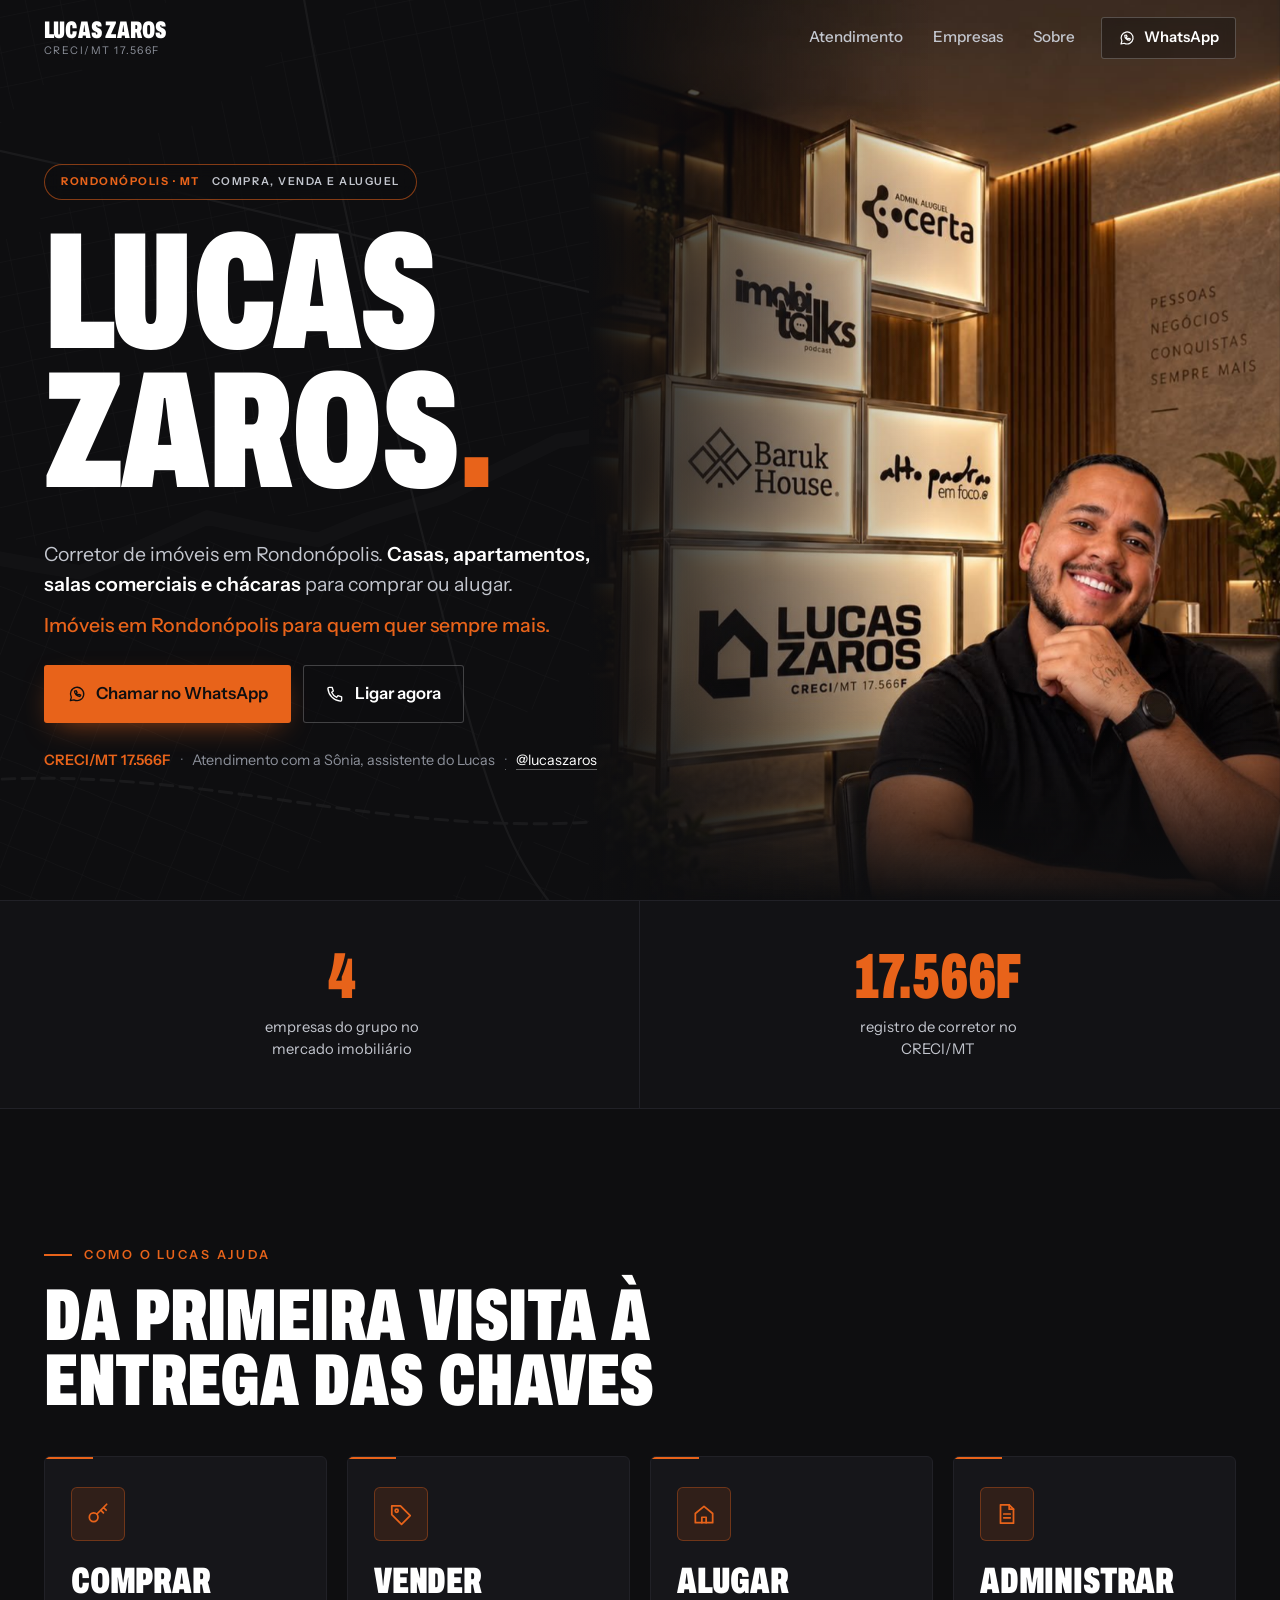
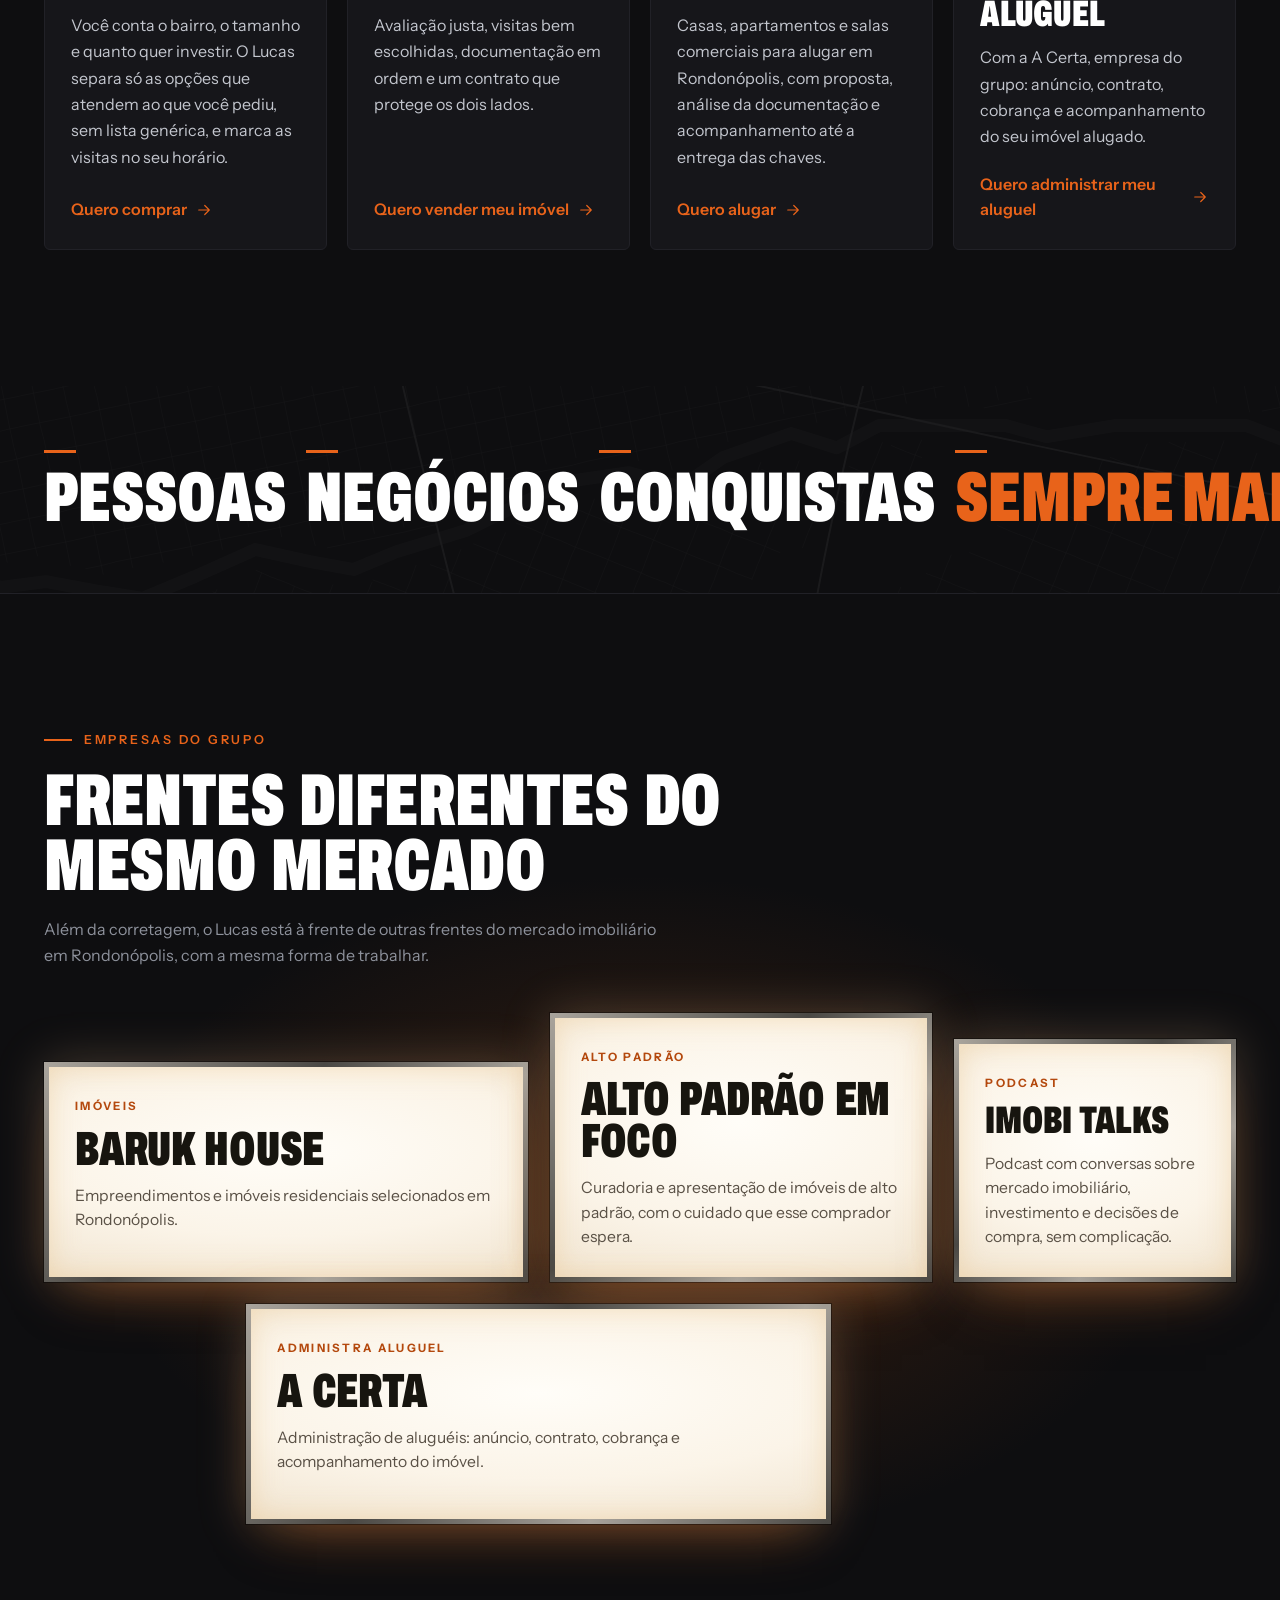
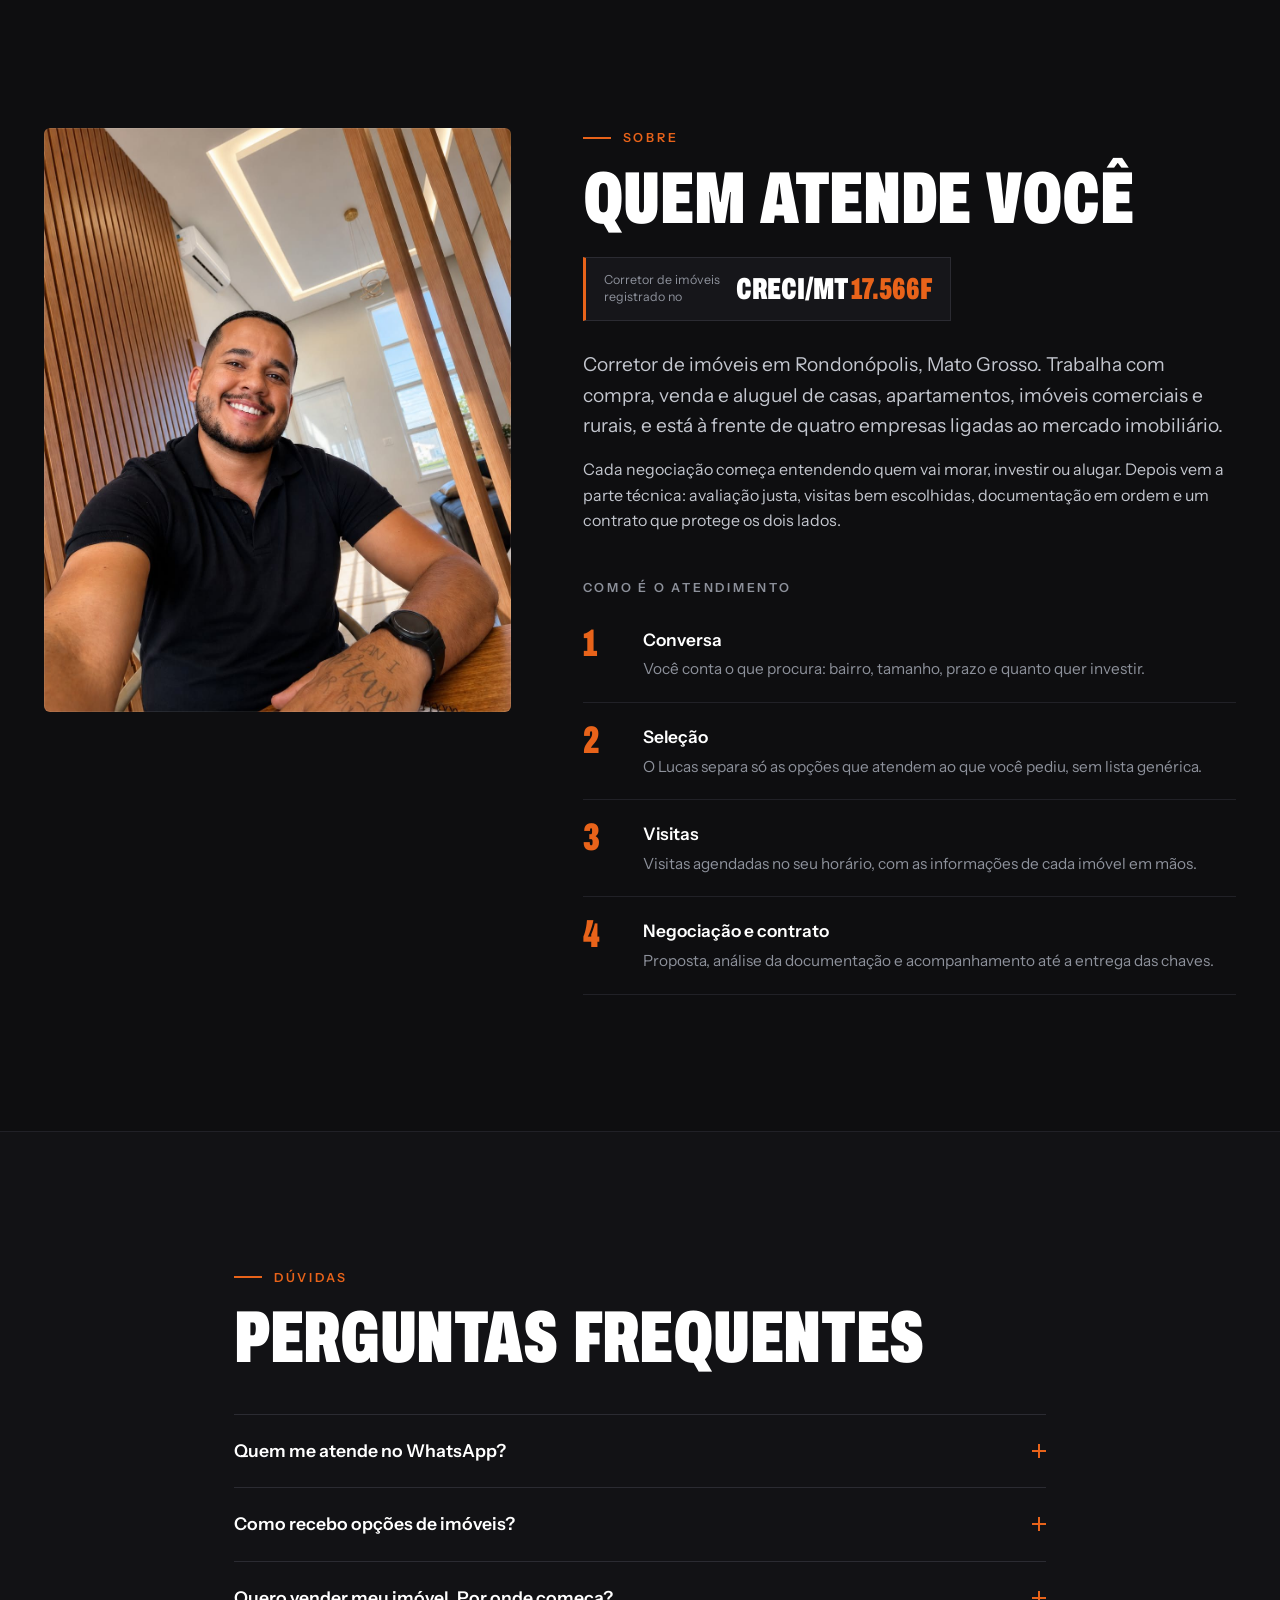
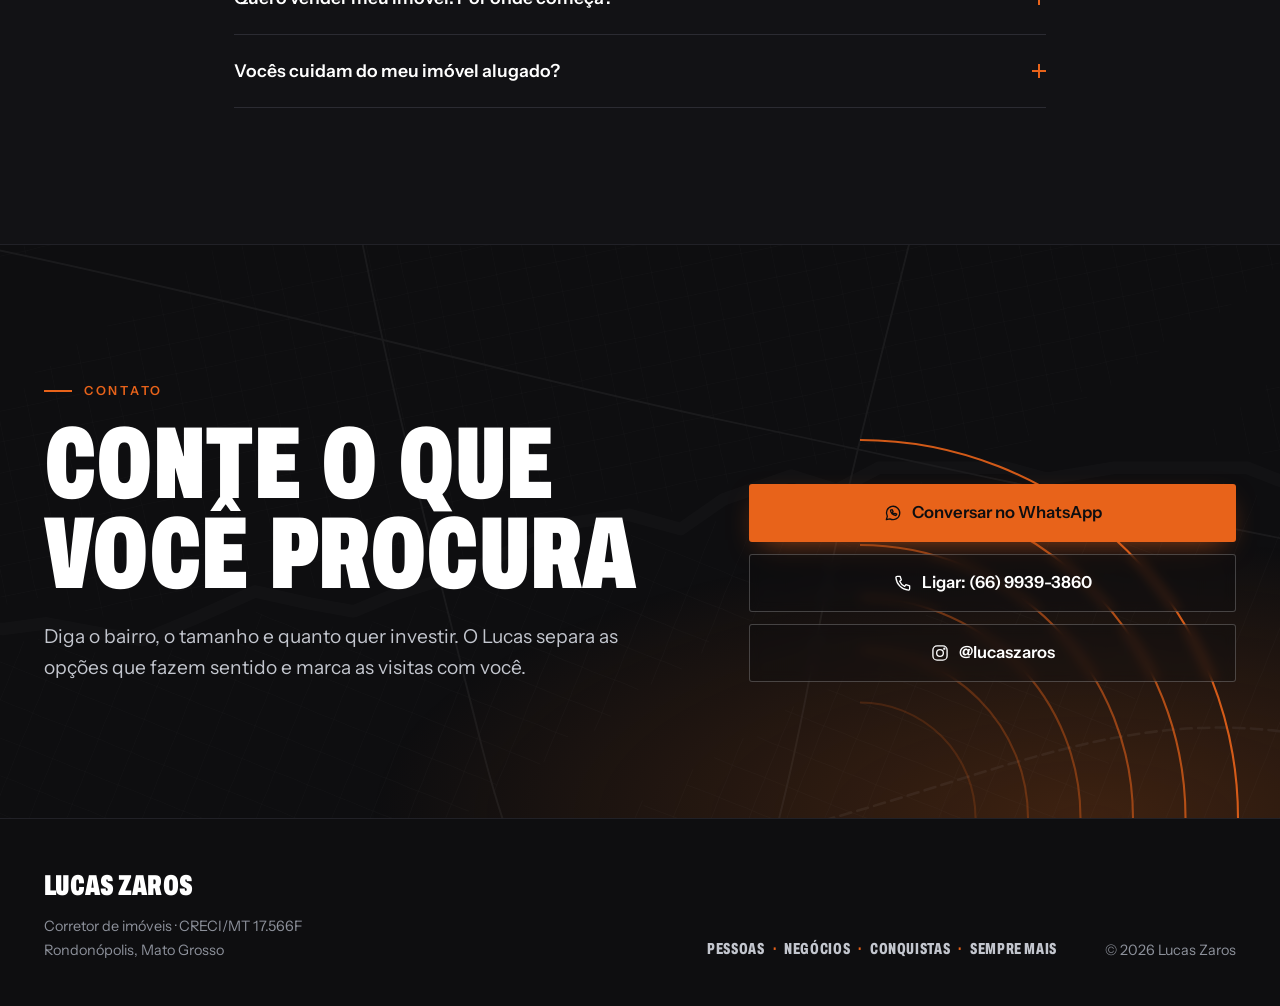
==== commit eba54de4: "Remove os imóveis e as fotos do site Sai a vitrine da home, as páginas de lista e detalhe e as fotos" ====
--- a/index.html
+++ b/index.html
@@ -27,7 +27,7 @@
     </a>
     <nav class="top-nav" aria-label="Principal">
       <a href="#atendimento">Atendimento</a>
-      <a href="imoveis.html">Imóveis</a>
+      <a href="#grupo-h">Empresas</a>
       <a href="#sobre">Sobre</a>
       <a class="top-nav__whats" data-contact="whatsapp" aria-label="Chamar no WhatsApp"><span data-icon="whats"></span><span class="top-nav__label">WhatsApp</span></a>
     </nav>
@@ -56,7 +56,7 @@
 
         <div class="hero__actions">
           <a class="btn btn--primary btn--lg" data-contact="whatsapp"><span data-icon="whats"></span>Chamar no WhatsApp</a>
-          <a class="btn btn--ghost btn--lg" href="imoveis.html">Ver imóveis disponíveis</a>
+          <a class="btn btn--ghost btn--lg" data-contact="phone"><span data-icon="phone"></span>Ligar agora</a>
         </div>
 
         <p class="hero__meta">
@@ -68,12 +68,10 @@
     </div>
   </section>
 
-  <!-- NÚMEROS (calculados a partir dos dados reais do site) -->
+  <!-- CREDENCIAIS -->
   <section class="facts" aria-label="O Lucas em números">
     <div class="container">
       <ul class="facts__grid">
-        <li class="fact"><strong class="display" id="f-imoveis">6</strong><p>imóveis disponíveis agora</p></li>
-        <li class="fact"><strong class="display" id="f-desconto">R$ 150 mil</strong><p>abaixo do preço anterior, na maior redução da vitrine</p></li>
         <li class="fact"><strong class="display">4</strong><p>empresas do grupo no mercado imobiliário</p></li>
         <li class="fact"><strong class="display">17.566F</strong><p>registro de corretor no CRECI/MT</p></li>
       </ul>
@@ -117,19 +115,6 @@
     </div>
   </section>
 
-  <!-- DESTAQUES -->
-  <section class="section section--alt" aria-labelledby="h-dest">
-    <div class="container">
-      <header class="section-head section-head--row">
-        <div>
-          <p class="eyebrow">Vitrine</p>
-          <h2 class="display h-lg" id="h-dest">Imóveis em destaque</h2>
-        </div>
-        <a class="link-line" href="imoveis.html">Ver todos os imóveis<span data-icon="arrow"></span></a>
-      </header>
-    </div>
-    <div class="rail" id="destaques" tabindex="0" aria-label="Imóveis em destaque, role para o lado"></div>
-  </section>
 
   <!-- LEMA -->
   <section class="lema tex" aria-label="Lema">
@@ -144,7 +129,7 @@
   </section>
 
   <!-- EMPRESAS DO GRUPO: as caixas iluminadas do escritório -->
-  <section class="section grupo-sec" aria-labelledby="h-grupo">
+  <section class="section grupo-sec" id="grupo-h" aria-labelledby="h-grupo">
     <div class="container">
       <header class="section-head">
         <p class="eyebrow">Empresas do grupo</p>
@@ -204,10 +189,6 @@
           <p>Por uma conversa. Depois vem a parte técnica: avaliação justa, visitas bem escolhidas, documentação em ordem e um contrato que protege os dois lados.</p>
         </details>
         <details>
-          <summary>Os imóveis podem ser financiados?</summary>
-          <p>Boa parte da vitrine é apta a financiar, e a página de cada imóvel informa isso. Na dúvida sobre um imóvel específico, pergunte à Sônia.</p>
-        </details>
-        <details>
           <summary>Vocês cuidam do meu imóvel alugado?</summary>
           <p>Sim, pela A Certa, empresa do grupo: anúncio, contrato, cobrança e acompanhamento do imóvel.</p>
         </details>
--- a/css/landing.css
+++ b/css/landing.css
@@ -1,6 +1,6 @@
 /* ==========================================================================
    LUCAS ZAROS — página inicial (landing)
-   Mesmos tokens do style.css. Mobile-first.
+   Mobile-first. Tokens no :root.
    ========================================================================== */
 
 :root {
@@ -301,15 +301,11 @@
 .facts__grid { display: grid; grid-template-columns: 1fr 1fr; }
 .fact { padding: 32px 14px 30px; text-align: center; }
 .fact:nth-child(odd) { border-right: 1px solid var(--line-soft); }
-.fact:nth-child(-n+2) { border-bottom: 1px solid var(--line-soft); }
 .fact strong { display: block; font-size: clamp(2.6rem, 11vw, 4rem); color: var(--orange); }
 .fact p { margin: 12px auto 0; max-width: 20ch; font-size: .92rem; line-height: 1.45; color: var(--grey-1); }
 
 @media (min-width: 900px) {
-  .facts__grid { grid-template-columns: repeat(4, 1fr); }
-  .fact { padding: 48px 24px; border-bottom: 0 !important; }
-  .fact + .fact { border-left: 1px solid var(--line-soft); }
-  .fact:nth-child(odd) { border-right: 0; }
+  .fact { padding: 48px 24px; }
 }
 
 /* ---------- Seções ---------- */
@@ -370,63 +366,6 @@
 
 @media (min-width: 720px) { .services { grid-template-columns: 1fr 1fr; gap: 20px; } }
 @media (min-width: 1200px) { .services { grid-template-columns: repeat(4, 1fr); } }
-
-/* ---------- Vitrine (trilho com rolagem lateral) ---------- */
-
-.rail {
-  display: grid; grid-auto-flow: column;
-  grid-auto-columns: min(82%, 360px);
-  gap: 16px;
-  overflow-x: auto; overscroll-behavior-x: contain;
-  scroll-snap-type: x mandatory;
-  padding: 4px max(var(--gutter), calc((100% - var(--max)) / 2 + var(--gutter))) 22px;
-  scroll-padding-inline: max(var(--gutter), calc((100% - var(--max)) / 2 + var(--gutter)));
-  scrollbar-width: thin; scrollbar-color: var(--line) transparent;
-}
-.rail > * { scroll-snap-align: start; }
-
-.card {
-  background: var(--surface);
-  border: 1px solid var(--line-soft);
-  border-radius: 6px; overflow: hidden;
-  transition: border-color .2s, transform .25s;
-}
-.card:hover { border-color: var(--line); transform: translateY(-3px); }
-.card__link { display: flex; flex-direction: column; height: 100%; }
-.card__media { position: relative; aspect-ratio: 4 / 3; background: var(--surface-2); overflow: hidden; }
-.card__media img { width: 100%; height: 100%; object-fit: cover; transition: transform .6s cubic-bezier(.2,.8,.2,1); }
-.card:hover .card__media img { transform: scale(1.04); }
-.tag {
-  position: absolute; top: 12px; left: 12px;
-  padding: 5px 10px; border-radius: 2px;
-  background: rgba(14,14,16,.82); color: var(--white);
-  font-size: .74rem; font-weight: 600; letter-spacing: .08em; text-transform: uppercase;
-}
-.card__body { display: flex; flex-direction: column; gap: 12px; padding: 20px 20px 22px; flex: 1; }
-.card__place { display: flex; align-items: center; gap: 6px; font-size: .88rem; color: var(--grey-2); }
-.card__place .ico { color: var(--orange); width: 16px; height: 16px; }
-.card__code { margin-left: auto; font-size: .76rem; letter-spacing: .06em; color: var(--grey-3); }
-.card__title { font-size: 1.1rem; font-weight: 600; line-height: 1.35; color: var(--white); }
-.specs { display: flex; flex-wrap: wrap; gap: 8px 16px; font-size: .86rem; color: var(--grey-2); }
-.specs li { display: flex; align-items: center; gap: 6px; }
-.specs .ico { width: 16px; height: 16px; }
-.card__price {
-  margin-top: auto; padding-top: 6px;
-  font-family: var(--font-display); font-stretch: 75%; font-weight: 800;
-  font-size: 1.7rem; line-height: 1; color: var(--orange);
-}
-.price-old { display: block; margin-bottom: 6px; font-family: var(--font-body); font-size: .8rem; font-weight: 500; color: var(--grey-3); }
-
-.rail__more {
-  display: flex; flex-direction: column; justify-content: space-between;
-  padding: 26px; border-radius: 6px;
-  border: 1px dashed var(--line);
-  color: var(--white);
-  transition: border-color .2s, background-color .2s;
-}
-.rail__more .display { font-size: 2.6rem; }
-.rail__more .ico { width: 40px; height: 40px; color: var(--orange); }
-.rail__more:hover { border-color: var(--orange); background: rgba(232,99,26,.06); }
 
 /* ---------- Lema ---------- */
 
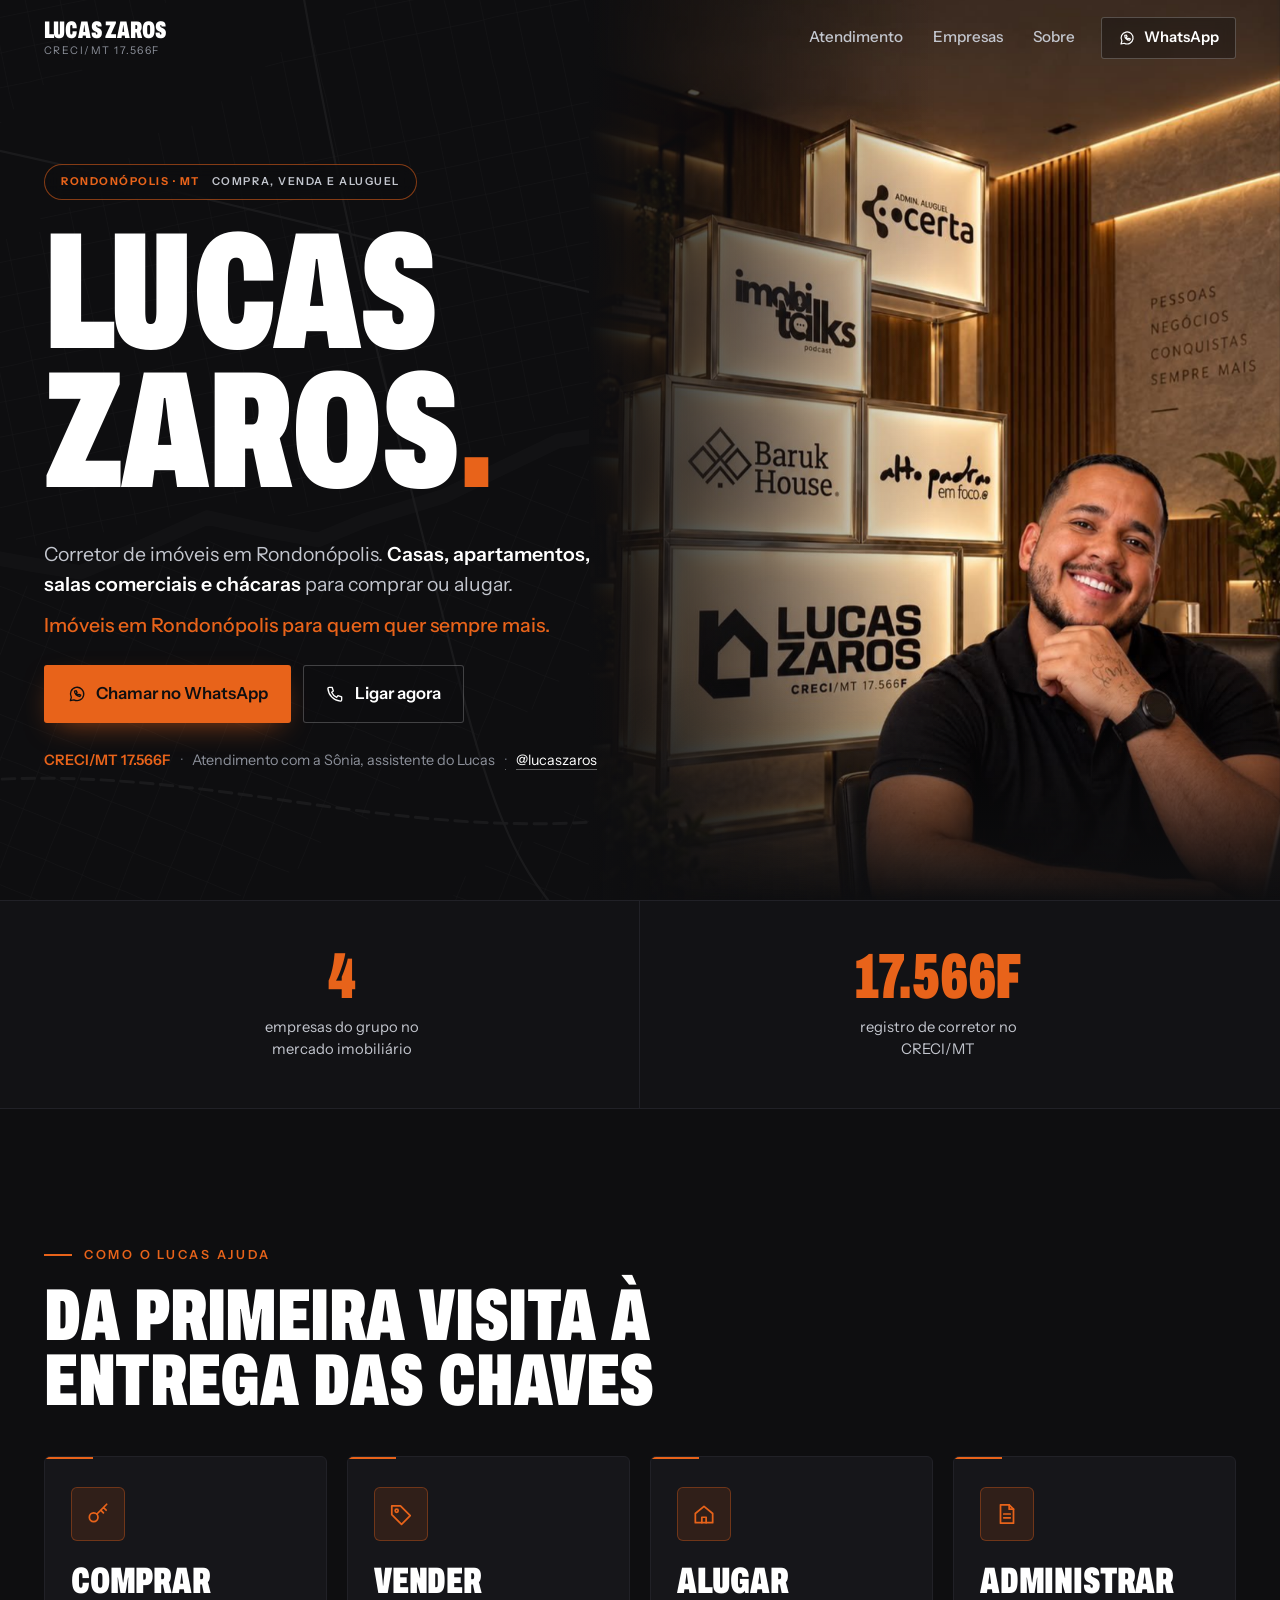
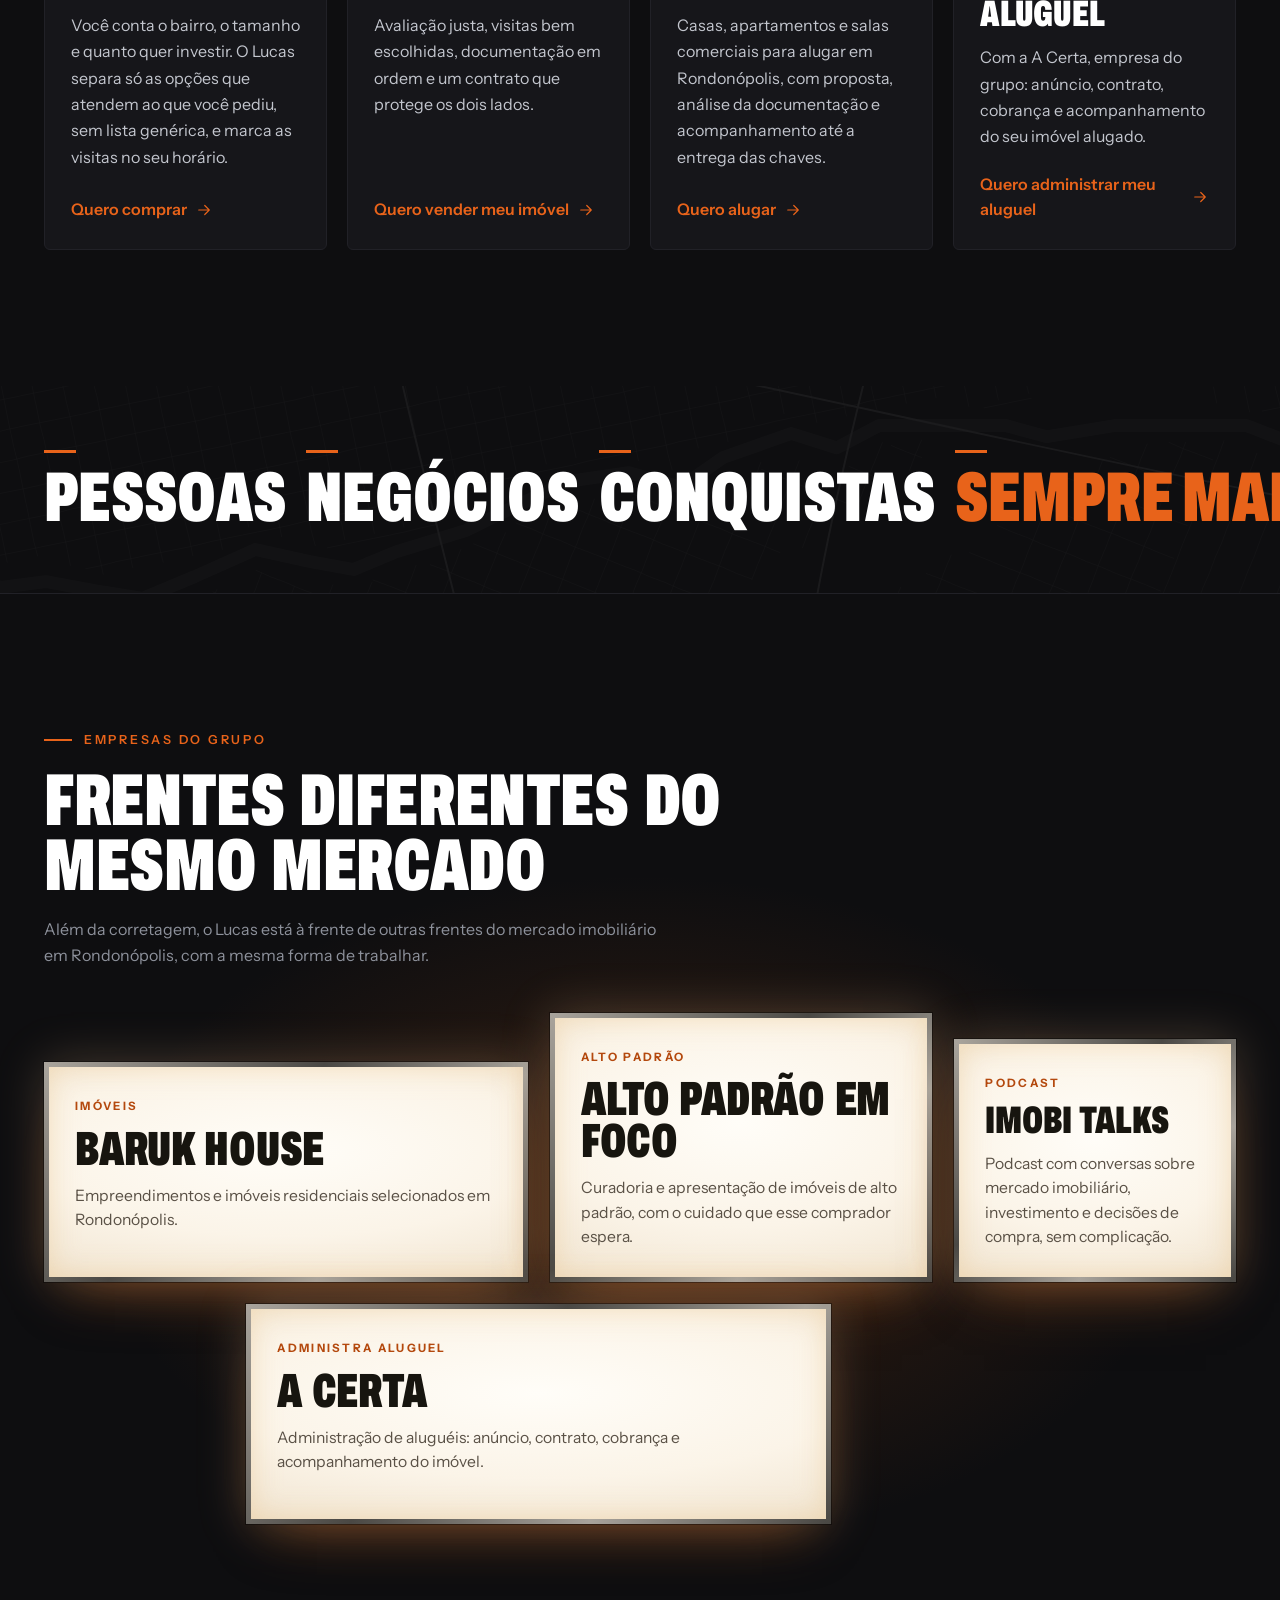
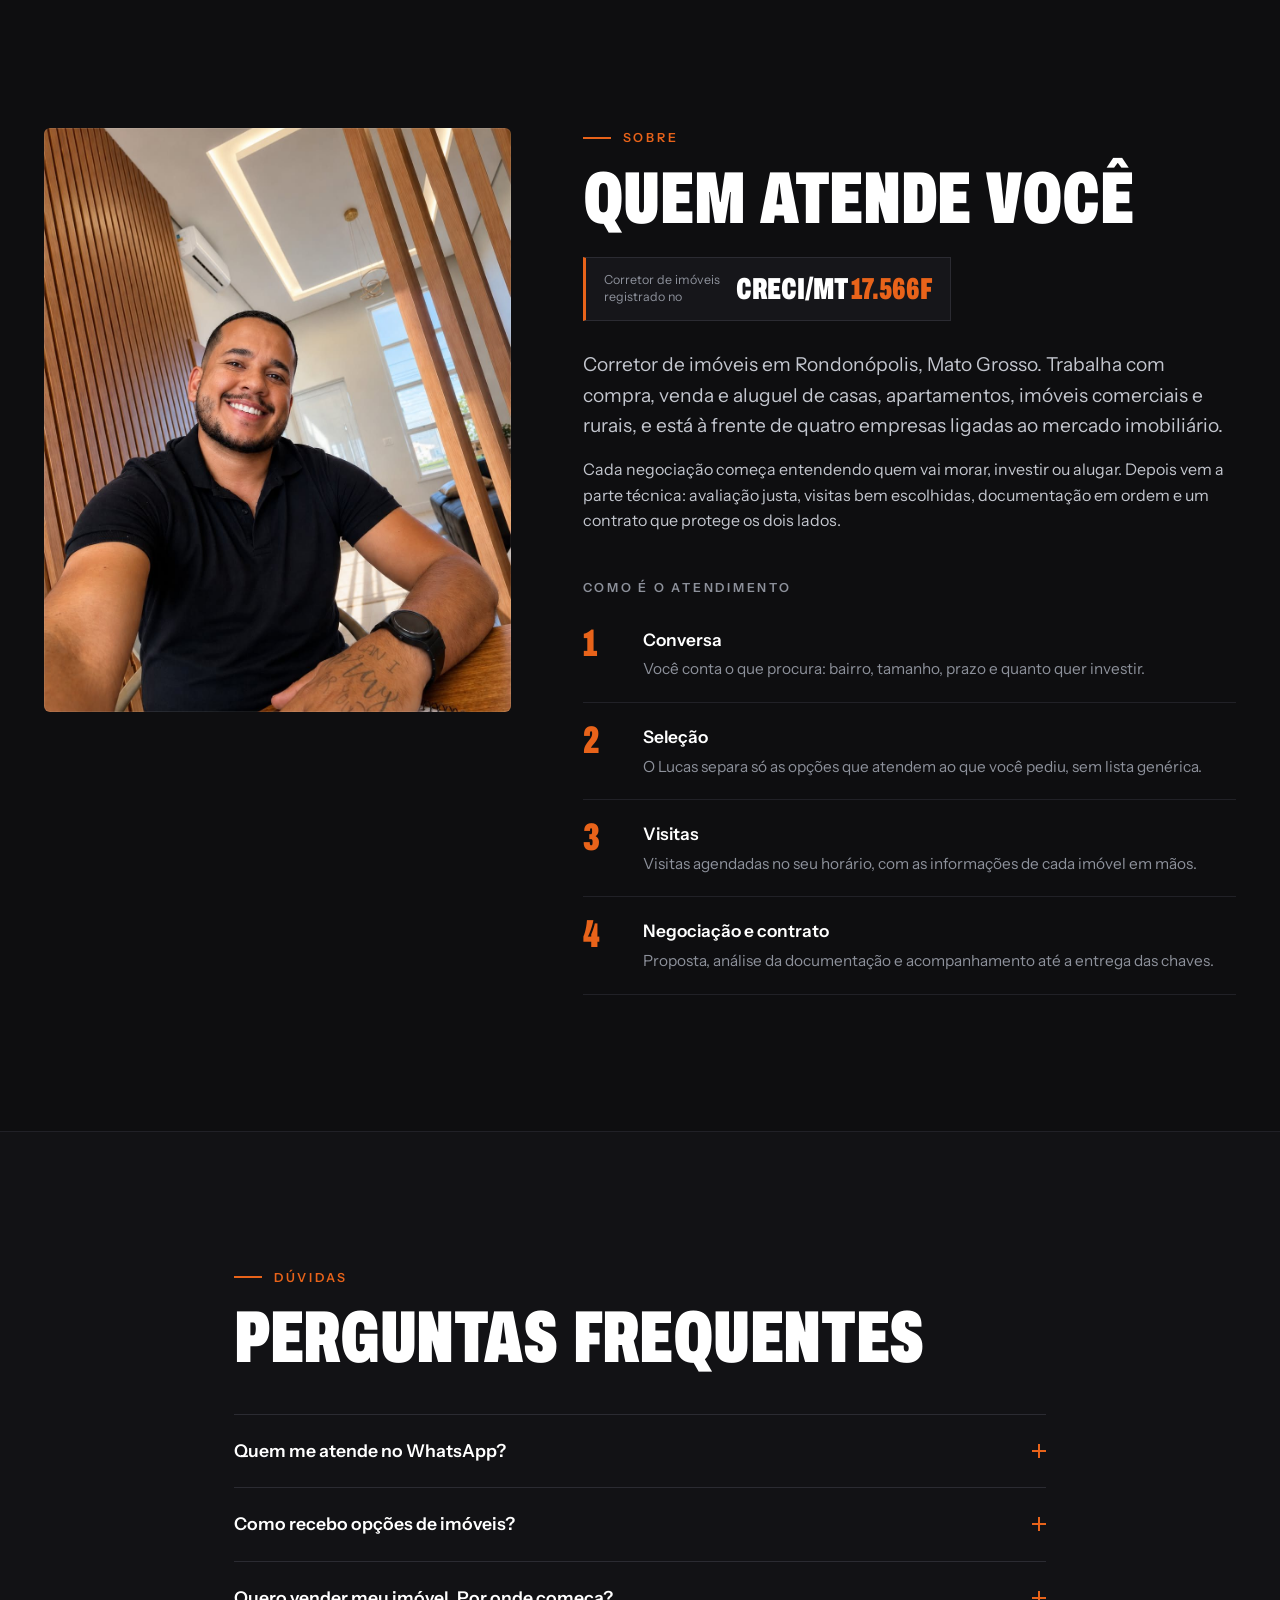
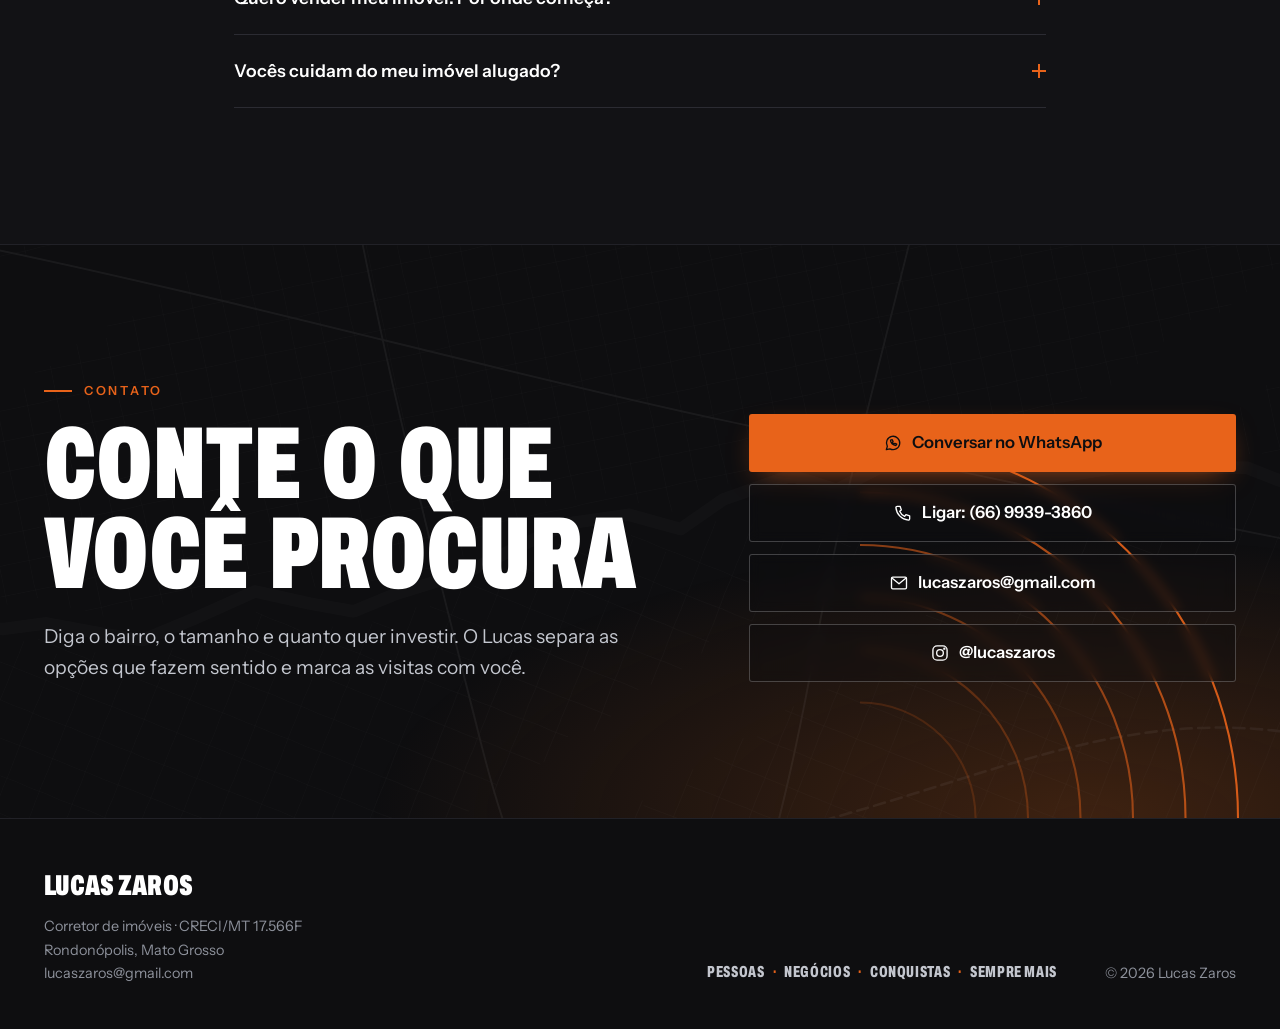
==== commit 83d9717d: "Coloca o e-mail do Lucas e remove o endereço provisório Co-Authored-By: Claude Opus 5.5 <noreply@ant" ====
--- a/index.html
+++ b/index.html
@@ -208,6 +208,7 @@
       <div class="cta__actions">
         <a class="btn btn--primary btn--lg" data-contact="whatsapp"><span data-icon="whats"></span>Conversar no WhatsApp</a>
         <a class="btn btn--ghost btn--lg" data-contact="phone"><span data-icon="phone"></span><span>Ligar: <span data-text="phone">(66) 9939-3860</span></span></a>
+        <a class="btn btn--ghost btn--lg" data-contact="email"><span data-icon="mail"></span><span data-text="email">lucaszaros@gmail.com</span></a>
         <a class="btn btn--ghost btn--lg" data-contact="instagram"><span data-icon="insta"></span><span data-text="instagram">@lucaszaros</span></a>
       </div>
     </div>
@@ -219,7 +220,7 @@
   <div class="container footer__row">
     <div>
       <span class="brand__name">Lucas Zaros</span>
-      <p>Corretor de imóveis · CRECI/MT 17.566F<br>Rondonópolis, Mato Grosso</p>
+      <p>Corretor de imóveis · CRECI/MT 17.566F<br>Rondonópolis, Mato Grosso<br><a data-contact="email" data-text="email">lucaszaros@gmail.com</a></p>
     </div>
     <p class="footer__lema">Pessoas<i>·</i>Negócios<i>·</i>Conquistas<i>·</i>Sempre mais</p>
     <p class="footer__copy">© <span id="ano">2026</span> Lucas Zaros</p>
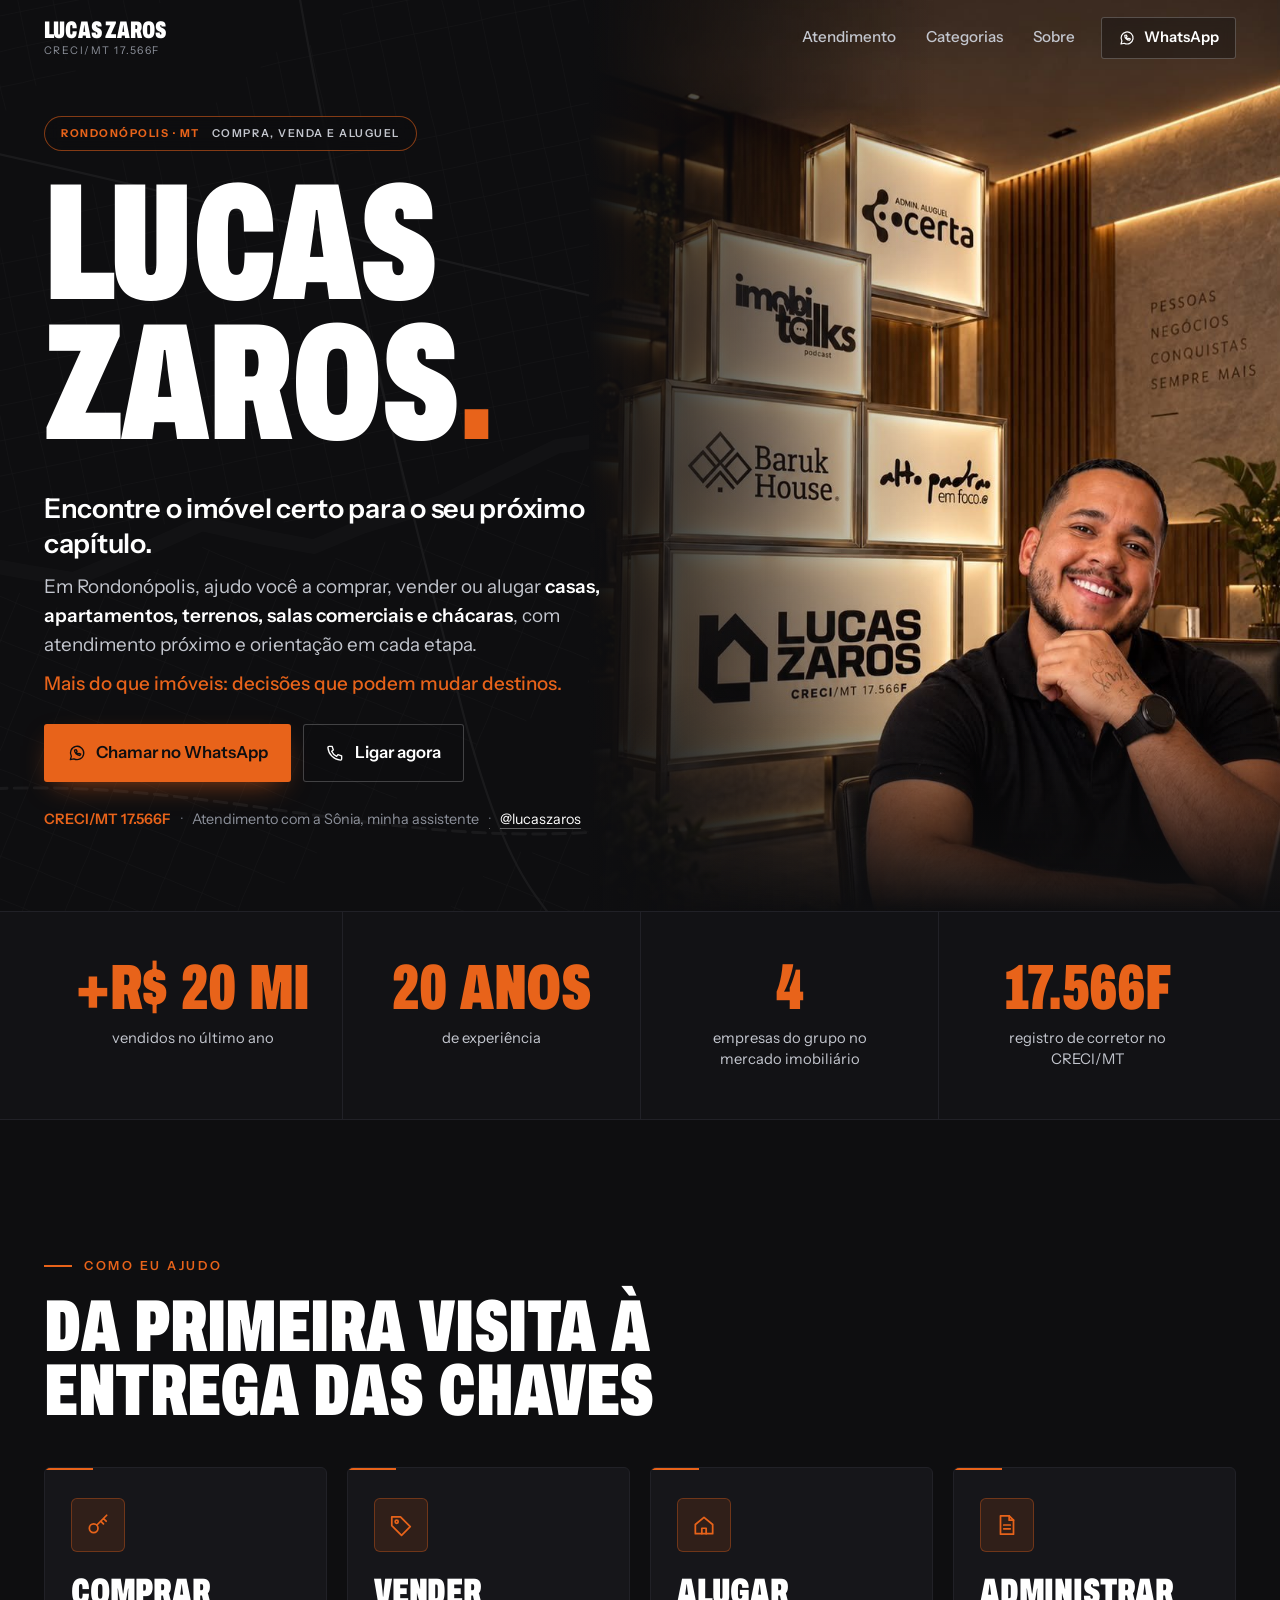
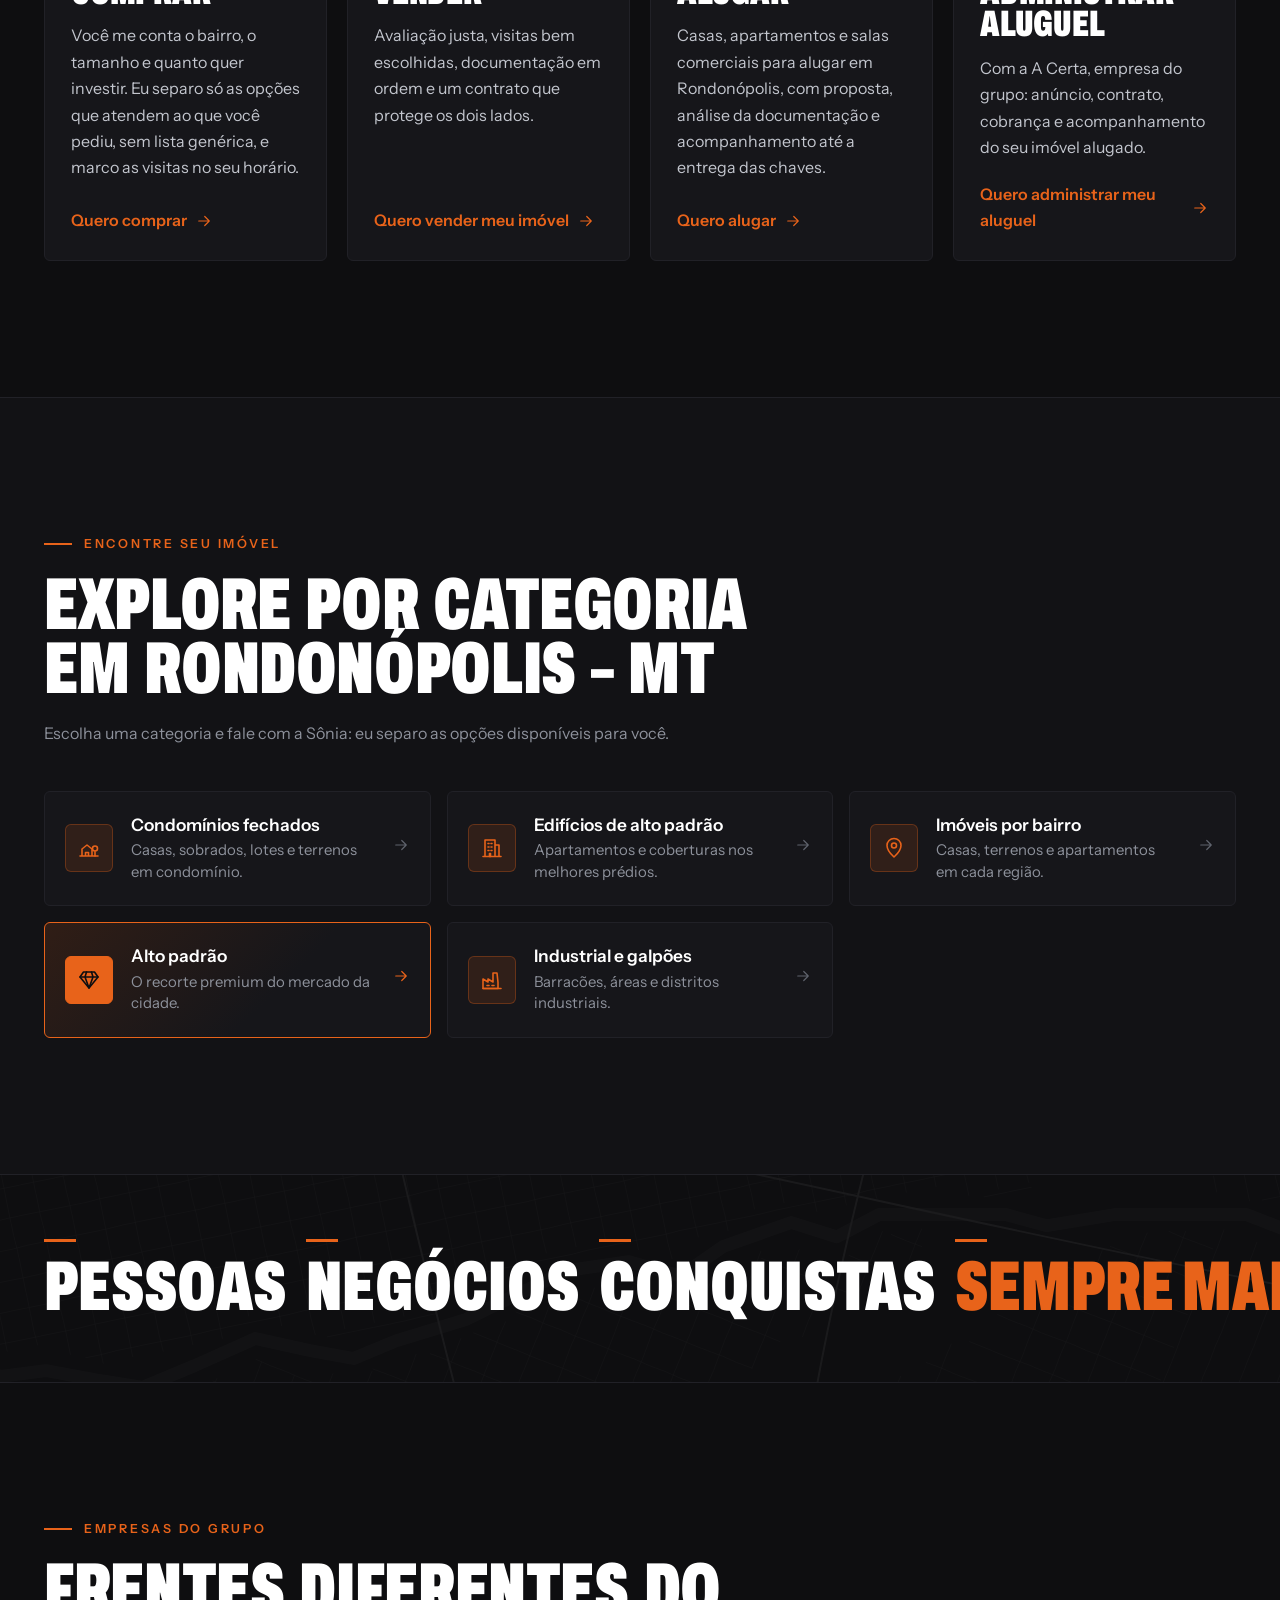
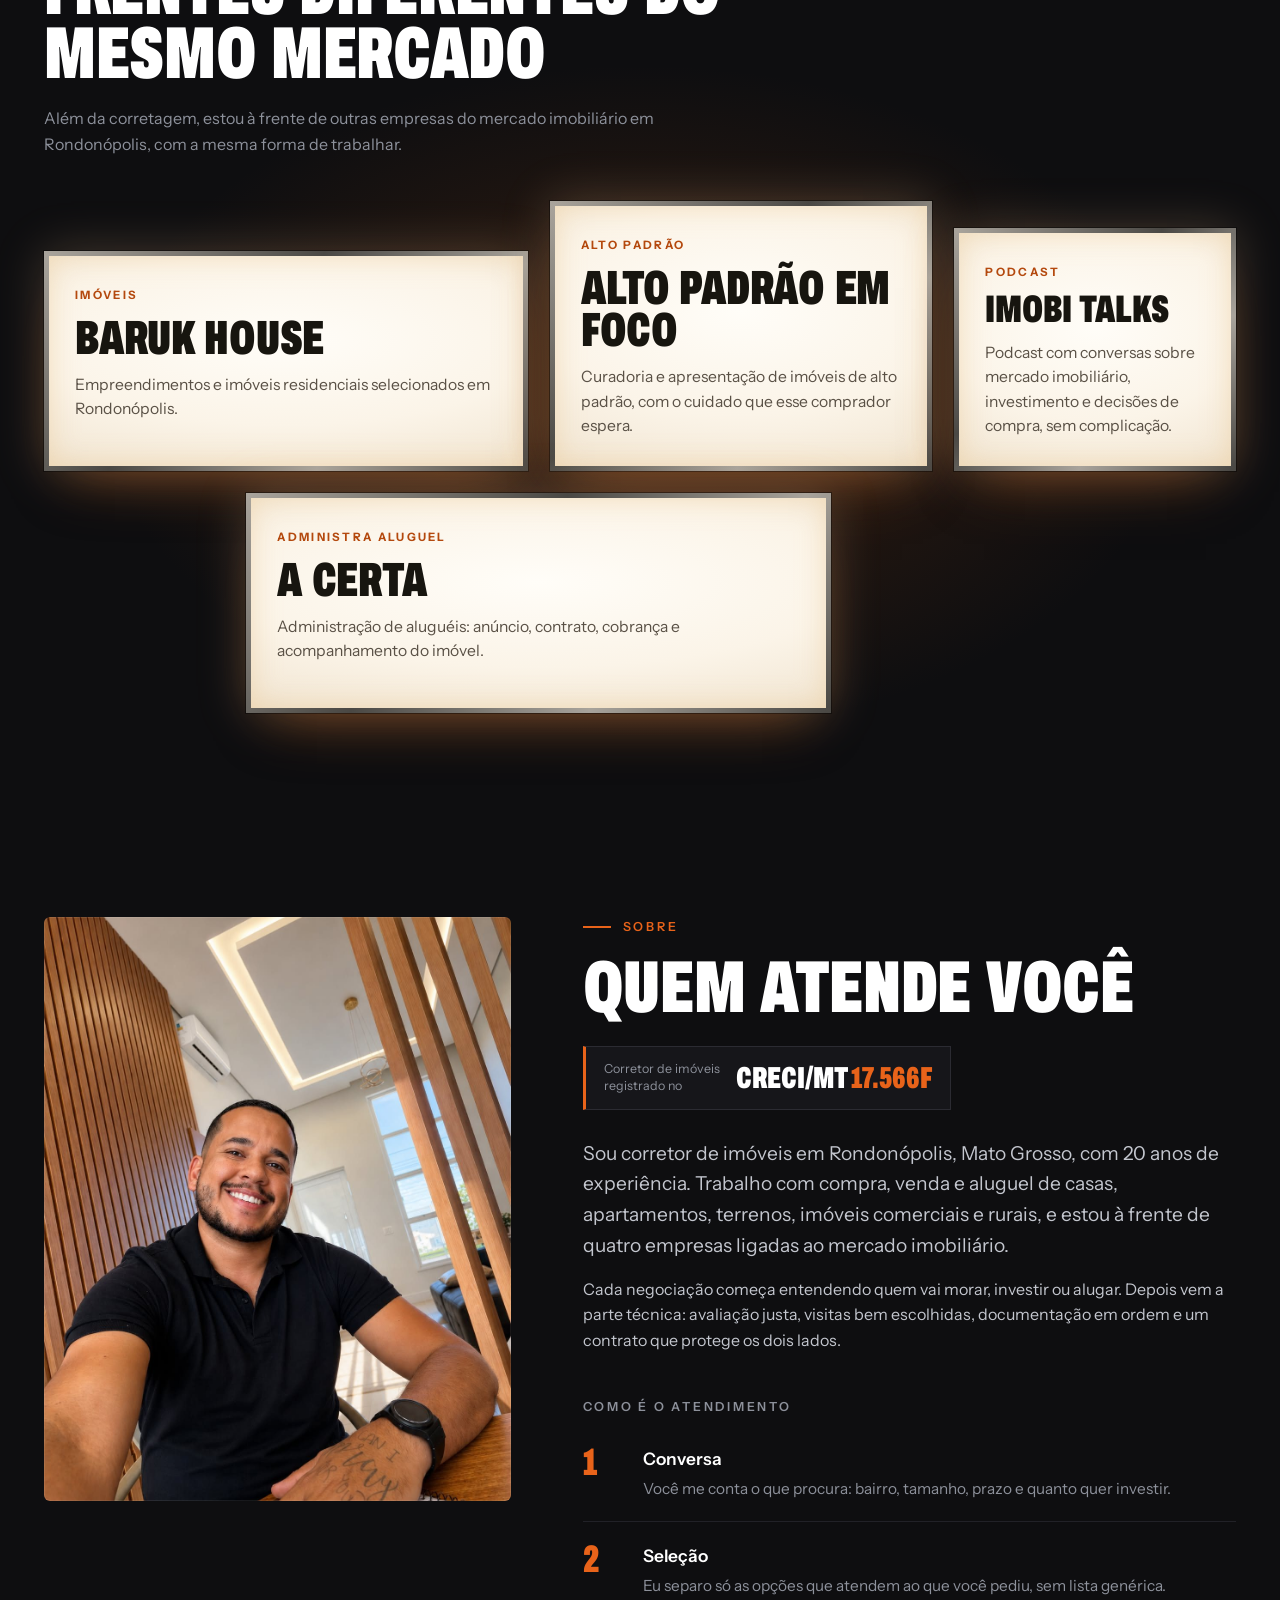
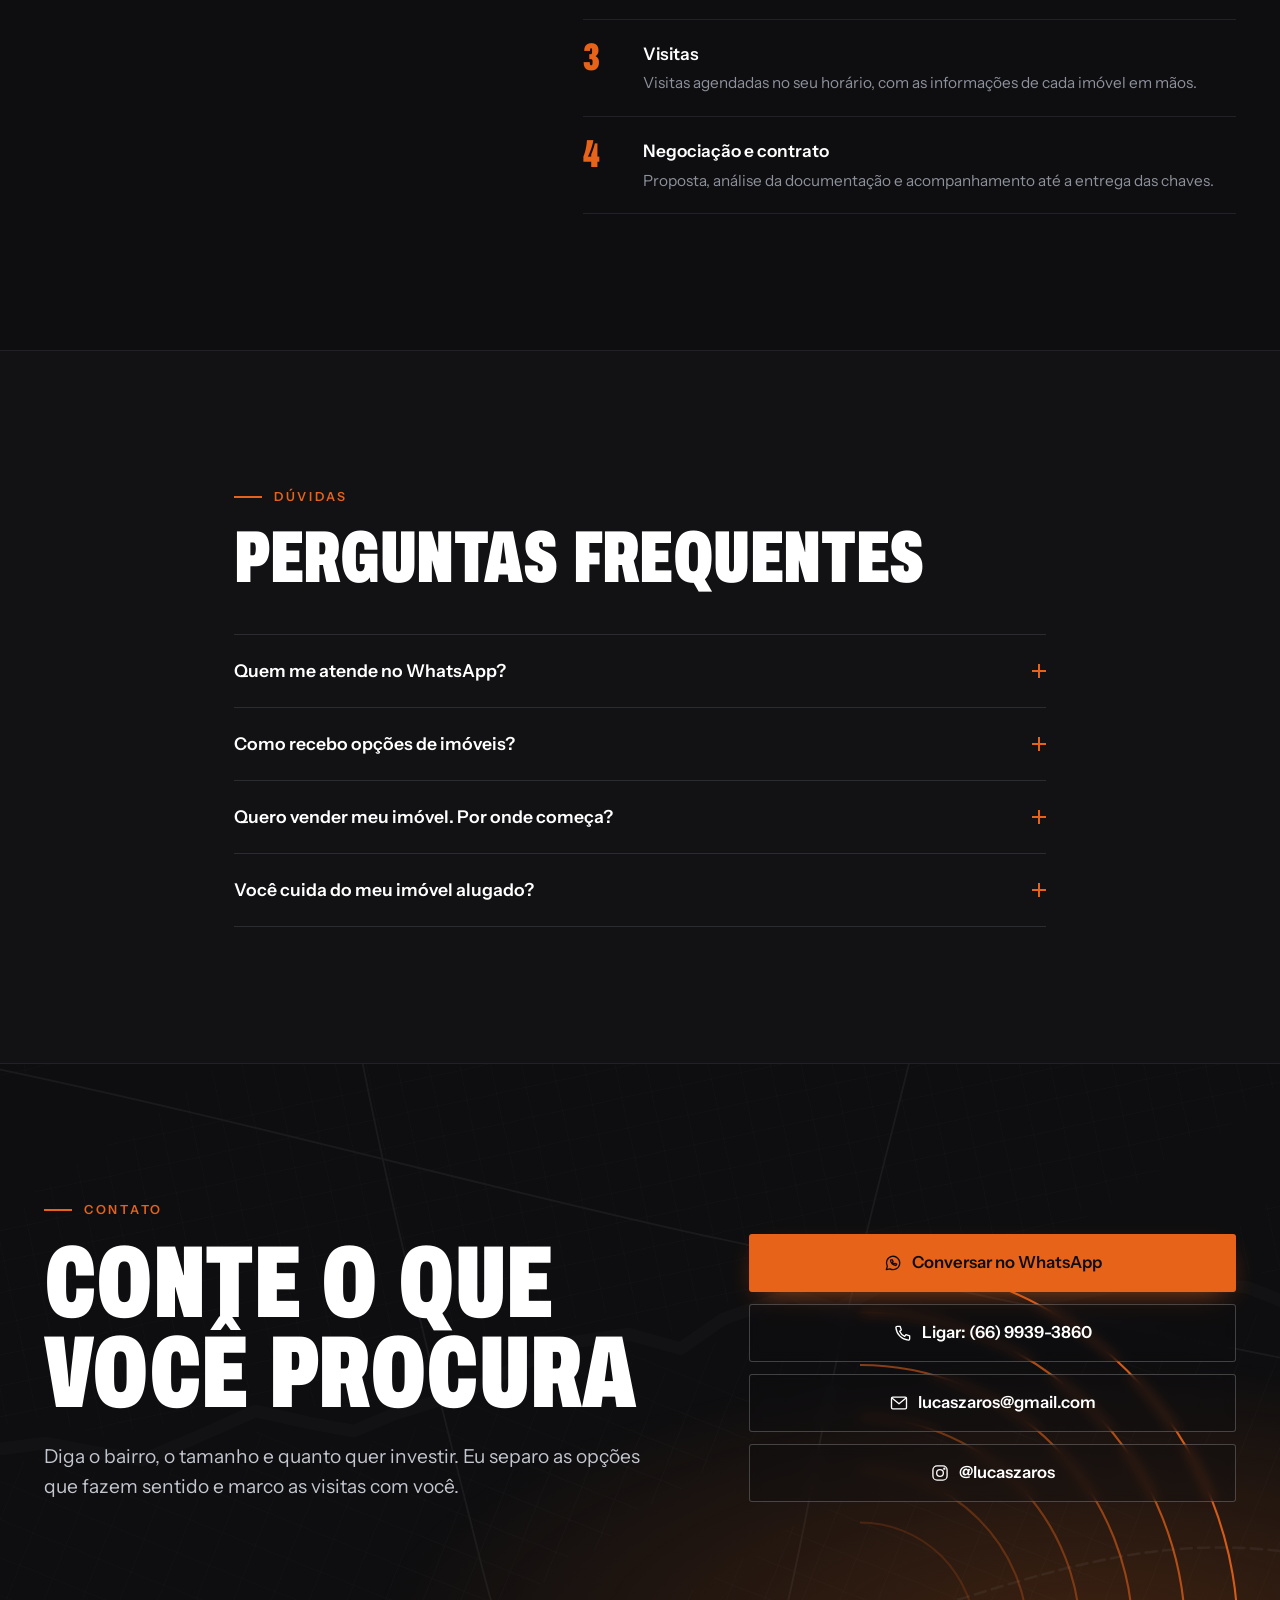
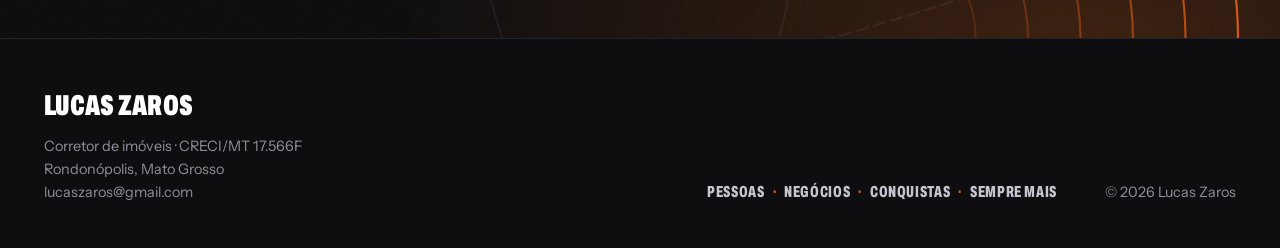
==== commit 7331bc18: "Nova intro, números do Lucas e seção de categorias - Intro com o texto enviado pelo Lucas, em primei" ====
--- a/index.html
+++ b/index.html
@@ -4,10 +4,10 @@
   <meta charset="utf-8">
   <meta name="viewport" content="width=device-width, initial-scale=1, viewport-fit=cover">
   <title>Lucas Zaros | Corretor de imóveis em Rondonópolis – MT</title>
-  <meta name="description" content="Casas, apartamentos, salas comerciais e chácaras para comprar ou alugar em Rondonópolis, com o corretor Lucas Zaros, CRECI/MT 17.566F.">
+  <meta name="description" content="Encontre o imóvel certo para o seu próximo capítulo. Casas, apartamentos, terrenos, salas comerciais e chácaras em Rondonópolis, com o corretor Lucas Zaros, CRECI/MT 17.566F.">
   <meta name="theme-color" content="#0E0E10">
   <meta property="og:title" content="Lucas Zaros | Corretor de imóveis em Rondonópolis – MT">
-  <meta property="og:description" content="Imóveis em Rondonópolis para quem quer sempre mais. Compra, venda e aluguel.">
+  <meta property="og:description" content="Mais do que imóveis: decisões que podem mudar destinos. Compra, venda e aluguel em Rondonópolis.">
   <meta property="og:image" content="assets/lucas-escritorio.jpg">
   <link rel="icon" href="assets/favicon.svg" type="image/svg+xml">
   <link rel="preconnect" href="https://fonts.googleapis.com">
@@ -27,7 +27,7 @@
     </a>
     <nav class="top-nav" aria-label="Principal">
       <a href="#atendimento">Atendimento</a>
-      <a href="#grupo-h">Empresas</a>
+      <a href="#categorias">Categorias</a>
       <a href="#sobre">Sobre</a>
       <a class="top-nav__whats" data-contact="whatsapp" aria-label="Chamar no WhatsApp"><span data-icon="whats"></span><span class="top-nav__label">WhatsApp</span></a>
     </nav>
@@ -51,8 +51,9 @@
       </h1>
 
       <div class="hero__copy">
-        <p class="hero__lead">Corretor de imóveis em Rondonópolis. <strong>Casas, apartamentos, salas comerciais e chácaras</strong> para comprar ou alugar.</p>
-        <p class="hero__motto">Imóveis em Rondonópolis para quem quer sempre mais.</p>
+        <p class="hero__headline">Encontre o imóvel certo para o seu próximo capítulo.</p>
+        <p class="hero__lead">Em Rondonópolis, ajudo você a comprar, vender ou alugar <strong>casas, apartamentos, terrenos, salas comerciais e chácaras</strong>, com atendimento próximo e orientação em cada etapa.</p>
+        <p class="hero__motto">Mais do que imóveis: decisões que podem mudar destinos.</p>
 
         <div class="hero__actions">
           <a class="btn btn--primary btn--lg" data-contact="whatsapp"><span data-icon="whats"></span>Chamar no WhatsApp</a>
@@ -61,17 +62,19 @@
 
         <p class="hero__meta">
           <span class="hero__creci">CRECI/MT 17.566F</span>
-          <span>Atendimento com a Sônia, assistente do Lucas</span>
+          <span>Atendimento com a Sônia, minha assistente</span>
           <a data-contact="instagram" data-text="instagram">@lucaszaros</a>
         </p>
       </div>
     </div>
   </section>
 
-  <!-- CREDENCIAIS -->
+  <!-- NÚMEROS (informados pelo Lucas) -->
   <section class="facts" aria-label="O Lucas em números">
     <div class="container">
       <ul class="facts__grid">
+        <li class="fact"><strong class="display">+R$ 20 mi</strong><p>vendidos no último ano</p></li>
+        <li class="fact"><strong class="display">20 anos</strong><p>de experiência</p></li>
         <li class="fact"><strong class="display">4</strong><p>empresas do grupo no mercado imobiliário</p></li>
         <li class="fact"><strong class="display">17.566F</strong><p>registro de corretor no CRECI/MT</p></li>
       </ul>
@@ -82,7 +85,7 @@
   <section class="section" id="atendimento" aria-labelledby="h-atend">
     <div class="container">
       <header class="section-head">
-        <p class="eyebrow">Como o Lucas ajuda</p>
+        <p class="eyebrow">Como eu ajudo</p>
         <h2 class="display h-lg" id="h-atend">Da primeira visita à entrega das chaves</h2>
       </header>
 
@@ -90,7 +93,7 @@
         <li class="service" data-reveal>
           <span class="service__ico"><span data-icon="key"></span></span>
           <h3 class="display service__title">Comprar</h3>
-          <p>Você conta o bairro, o tamanho e quanto quer investir. O Lucas separa só as opções que atendem ao que você pediu, sem lista genérica, e marca as visitas no seu horário.</p>
+          <p>Você me conta o bairro, o tamanho e quanto quer investir. Eu separo só as opções que atendem ao que você pediu, sem lista genérica, e marco as visitas no seu horário.</p>
           <a class="service__link" data-contact="whatsapp" data-msg="Olá, Sônia! Vim pelo site e quero comprar um imóvel.">Quero comprar<span data-icon="arrow"></span></a>
         </li>
         <li class="service" data-reveal>
@@ -115,6 +118,53 @@
     </div>
   </section>
 
+  <!-- CATEGORIAS -->
+  <section class="section section--alt" id="categorias" aria-labelledby="h-cat">
+    <div class="container">
+      <header class="section-head">
+        <p class="eyebrow">Encontre seu imóvel</p>
+        <h2 class="display h-lg" id="h-cat">Explore por categoria em Rondonópolis – MT</h2>
+        <p class="muted">Escolha uma categoria e fale com a Sônia: eu separo as opções disponíveis para você.</p>
+      </header>
+      <ul class="cats">
+        <li class="cat" data-reveal>
+          <a class="cat__link" data-contact="whatsapp" data-msg="Olá, Sônia! Vim pelo site e quero ver opções de condomínios fechados.">
+            <span class="cat__ico"><span data-icon="condo"></span></span>
+            <span class="cat__body"><span class="cat__title">Condomínios fechados</span><span class="cat__text">Casas, sobrados, lotes e terrenos em condomínio.</span></span>
+            <span class="cat__go"><span data-icon="arrow"></span></span>
+          </a>
+        </li>
+        <li class="cat" data-reveal>
+          <a class="cat__link" data-contact="whatsapp" data-msg="Olá, Sônia! Vim pelo site e quero ver opções de edifícios de alto padrão.">
+            <span class="cat__ico"><span data-icon="building"></span></span>
+            <span class="cat__body"><span class="cat__title">Edifícios de alto padrão</span><span class="cat__text">Apartamentos e coberturas nos melhores prédios.</span></span>
+            <span class="cat__go"><span data-icon="arrow"></span></span>
+          </a>
+        </li>
+        <li class="cat" data-reveal>
+          <a class="cat__link" data-contact="whatsapp" data-msg="Olá, Sônia! Vim pelo site e quero ver opções de imóveis em um bairro específico.">
+            <span class="cat__ico"><span data-icon="pin"></span></span>
+            <span class="cat__body"><span class="cat__title">Imóveis por bairro</span><span class="cat__text">Casas, terrenos e apartamentos em cada região.</span></span>
+            <span class="cat__go"><span data-icon="arrow"></span></span>
+          </a>
+        </li>
+        <li class="cat cat--destaque" data-reveal>
+          <a class="cat__link" data-contact="whatsapp" data-msg="Olá, Sônia! Vim pelo site e quero ver opções de imóveis de alto padrão.">
+            <span class="cat__ico"><span data-icon="diamond"></span></span>
+            <span class="cat__body"><span class="cat__title">Alto padrão</span><span class="cat__text">O recorte premium do mercado da cidade.</span></span>
+            <span class="cat__go"><span data-icon="arrow"></span></span>
+          </a>
+        </li>
+        <li class="cat" data-reveal>
+          <a class="cat__link" data-contact="whatsapp" data-msg="Olá, Sônia! Vim pelo site e quero ver opções de barracões e galpões.">
+            <span class="cat__ico"><span data-icon="factory"></span></span>
+            <span class="cat__body"><span class="cat__title">Industrial e galpões</span><span class="cat__text">Barracões, áreas e distritos industriais.</span></span>
+            <span class="cat__go"><span data-icon="arrow"></span></span>
+          </a>
+        </li>
+      </ul>
+    </div>
+  </section>
 
   <!-- LEMA -->
   <section class="lema tex" aria-label="Lema">
@@ -134,7 +184,7 @@
       <header class="section-head">
         <p class="eyebrow">Empresas do grupo</p>
         <h2 class="display h-lg" id="h-grupo">Frentes diferentes do mesmo mercado</h2>
-        <p class="muted">Além da corretagem, o Lucas está à frente de outras frentes do mercado imobiliário em Rondonópolis, com a mesma forma de trabalhar.</p>
+        <p class="muted">Além da corretagem, estou à frente de outras empresas do mercado imobiliário em Rondonópolis, com a mesma forma de trabalhar.</p>
       </header>
       <ul class="lightboxes" id="grupo"></ul>
     </div>
@@ -154,13 +204,13 @@
           <span>Corretor de imóveis<br>registrado no</span>
           <strong>CRECI/MT <em>17.566F</em></strong>
         </div>
-        <p class="lead">Corretor de imóveis em Rondonópolis, Mato Grosso. Trabalha com compra, venda e aluguel de casas, apartamentos, imóveis comerciais e rurais, e está à frente de quatro empresas ligadas ao mercado imobiliário.</p>
+        <p class="lead">Sou corretor de imóveis em Rondonópolis, Mato Grosso, com 20 anos de experiência. Trabalho com compra, venda e aluguel de casas, apartamentos, terrenos, imóveis comerciais e rurais, e estou à frente de quatro empresas ligadas ao mercado imobiliário.</p>
         <p>Cada negociação começa entendendo quem vai morar, investir ou alugar. Depois vem a parte técnica: avaliação justa, visitas bem escolhidas, documentação em ordem e um contrato que protege os dois lados.</p>
 
         <h3 class="steps__title">Como é o atendimento</h3>
         <ol class="steps">
-          <li><h4>Conversa</h4><p>Você conta o que procura: bairro, tamanho, prazo e quanto quer investir.</p></li>
-          <li><h4>Seleção</h4><p>O Lucas separa só as opções que atendem ao que você pediu, sem lista genérica.</p></li>
+          <li><h4>Conversa</h4><p>Você me conta o que procura: bairro, tamanho, prazo e quanto quer investir.</p></li>
+          <li><h4>Seleção</h4><p>Eu separo só as opções que atendem ao que você pediu, sem lista genérica.</p></li>
           <li><h4>Visitas</h4><p>Visitas agendadas no seu horário, com as informações de cada imóvel em mãos.</p></li>
           <li><h4>Negociação e contrato</h4><p>Proposta, análise da documentação e acompanhamento até a entrega das chaves.</p></li>
         </ol>
@@ -178,18 +228,18 @@
       <div class="faq__list">
         <details>
           <summary>Quem me atende no WhatsApp?</summary>
-          <p>A Sônia, assistente do Lucas. Pelo WhatsApp a resposta é mais rápida. Se preferir, é só ligar.</p>
+          <p>A Sônia, minha assistente. Pelo WhatsApp a resposta é mais rápida. Se preferir, é só ligar.</p>
         </details>
         <details>
           <summary>Como recebo opções de imóveis?</summary>
-          <p>Diga o bairro, o tamanho e quanto quer investir. O Lucas separa as opções que fazem sentido e marca as visitas com você.</p>
+          <p>Diga o bairro, o tamanho e quanto quer investir. Eu separo as opções que fazem sentido e marco as visitas com você.</p>
         </details>
         <details>
           <summary>Quero vender meu imóvel. Por onde começa?</summary>
           <p>Por uma conversa. Depois vem a parte técnica: avaliação justa, visitas bem escolhidas, documentação em ordem e um contrato que protege os dois lados.</p>
         </details>
         <details>
-          <summary>Vocês cuidam do meu imóvel alugado?</summary>
+          <summary>Você cuida do meu imóvel alugado?</summary>
           <p>Sim, pela A Certa, empresa do grupo: anúncio, contrato, cobrança e acompanhamento do imóvel.</p>
         </details>
       </div>
@@ -203,7 +253,7 @@
       <div>
         <p class="eyebrow">Contato</p>
         <h2 class="display h-xl" id="h-cta">Conte o que você procura</h2>
-        <p class="lead">Diga o bairro, o tamanho e quanto quer investir. O Lucas separa as opções que fazem sentido e marca as visitas com você.</p>
+        <p class="lead">Diga o bairro, o tamanho e quanto quer investir. Eu separo as opções que fazem sentido e marco as visitas com você.</p>
       </div>
       <div class="cta__actions">
         <a class="btn btn--primary btn--lg" data-contact="whatsapp"><span data-icon="whats"></span>Conversar no WhatsApp</a>
--- a/css/landing.css
+++ b/css/landing.css
@@ -196,7 +196,7 @@
 
 .hero__photo {
   position: relative;
-  height: 54svh; min-height: 360px;
+  height: 48svh; min-height: 330px;
   margin: 0;
 }
 .hero__photo img {
@@ -240,7 +240,8 @@
 .hero__name i { font-style: normal; color: var(--orange); }
 
 .hero__copy { margin-top: 18px; max-width: 560px; }
-.hero__lead { font-size: 1.1rem; line-height: 1.55; color: var(--grey-1); }
+.hero__headline { font-size: 1.32rem; line-height: 1.3; font-weight: 600; color: var(--white); letter-spacing: -.01em; }
+.hero__lead { margin-top: 10px; font-size: 1.04rem; line-height: 1.55; color: var(--grey-1); }
 .hero__lead strong { color: var(--white); font-weight: 600; }
 .hero__motto {
   margin-top: 10px;
@@ -255,6 +256,10 @@
   font-size: .9rem; color: var(--grey-2);
 }
 .hero__meta > * + *::before { content: "·"; margin: 0 10px; color: var(--grey-3); }
+@media (max-width: 559px) {
+  .hero__meta { flex-direction: column; align-items: flex-start; gap: 4px; }
+  .hero__meta > * + *::before { content: none; }
+}
 .hero__creci { color: var(--orange); font-weight: 600; }
 .hero__meta a { color: var(--white); text-decoration: underline; text-underline-offset: 4px; text-decoration-color: rgba(255,255,255,.35); }
 .hero__meta a:hover { text-decoration-color: var(--orange); }
@@ -292,7 +297,8 @@
   .hero__inner { margin-top: 0; padding-top: calc(var(--header-h) + 40px); padding-bottom: 80px; }
   .hero__name { flex-direction: column; font-size: clamp(8rem, 13vw, 13.5rem); margin-top: 26px; }
   .hero__copy { margin-top: 34px; }
-  .hero__lead, .hero__motto { font-size: 1.22rem; }
+  .hero__headline { font-size: 1.7rem; }
+  .hero__lead, .hero__motto { font-size: 1.18rem; }
 }
 
 /* ---------- Números ---------- */
@@ -301,11 +307,15 @@
 .facts__grid { display: grid; grid-template-columns: 1fr 1fr; }
 .fact { padding: 32px 14px 30px; text-align: center; }
 .fact:nth-child(odd) { border-right: 1px solid var(--line-soft); }
-.fact strong { display: block; font-size: clamp(2.6rem, 11vw, 4rem); color: var(--orange); }
+.fact:nth-child(-n+2) { border-bottom: 1px solid var(--line-soft); }
+.fact strong { display: block; font-size: clamp(2.2rem, 10vw, 4rem); color: var(--orange); white-space: nowrap; }
 .fact p { margin: 12px auto 0; max-width: 20ch; font-size: .92rem; line-height: 1.45; color: var(--grey-1); }
 
 @media (min-width: 900px) {
-  .fact { padding: 48px 24px; }
+  .facts__grid { grid-template-columns: repeat(4, 1fr); }
+  .fact { padding: 48px 24px; border-bottom: 0 !important; }
+  .fact:nth-child(odd) { border-right: 0; }
+  .fact + .fact { border-left: 1px solid var(--line-soft); }
 }
 
 /* ---------- Seções ---------- */
@@ -366,6 +376,42 @@
 
 @media (min-width: 720px) { .services { grid-template-columns: 1fr 1fr; gap: 20px; } }
 @media (min-width: 1200px) { .services { grid-template-columns: repeat(4, 1fr); } }
+
+/* ---------- Categorias ---------- */
+
+.cats { display: grid; gap: 12px; }
+.cat__link {
+  display: grid; grid-template-columns: auto 1fr auto; align-items: center; gap: 18px;
+  height: 100%;
+  padding: 22px 20px;
+  background: var(--surface);
+  border: 1px solid var(--line-soft);
+  border-radius: 6px;
+  transition: border-color .2s, background-color .2s;
+}
+.cat__link:hover { border-color: var(--grey-3); background: var(--surface-2); }
+.cat__ico {
+  display: grid; place-items: center;
+  width: 48px; height: 48px; border-radius: 6px;
+  background: rgba(232, 99, 26, .12); border: 1px solid rgba(232, 99, 26, .3);
+  color: var(--orange);
+}
+.cat__ico .ico { width: 24px; height: 24px; }
+.cat__body { display: flex; flex-direction: column; gap: 4px; }
+.cat__title { font-size: 1.08rem; font-weight: 600; color: var(--white); line-height: 1.3; }
+.cat__text { font-size: .93rem; color: var(--grey-2); line-height: 1.45; }
+.cat__go { color: var(--grey-3); transition: color .2s, transform .2s; }
+.cat__link:hover .cat__go { color: var(--orange); transform: translateX(3px); }
+
+.cat--destaque .cat__link {
+  border-color: var(--orange);
+  background: linear-gradient(135deg, rgba(232, 99, 26, .14), var(--surface) 60%);
+}
+.cat--destaque .cat__ico { background: var(--orange); border-color: var(--orange); color: var(--bg); }
+.cat--destaque .cat__go { color: var(--orange); }
+
+@media (min-width: 720px) { .cats { grid-template-columns: 1fr 1fr; gap: 16px; } }
+@media (min-width: 1100px) { .cats { grid-template-columns: repeat(3, 1fr); } }
 
 /* ---------- Lema ---------- */
 
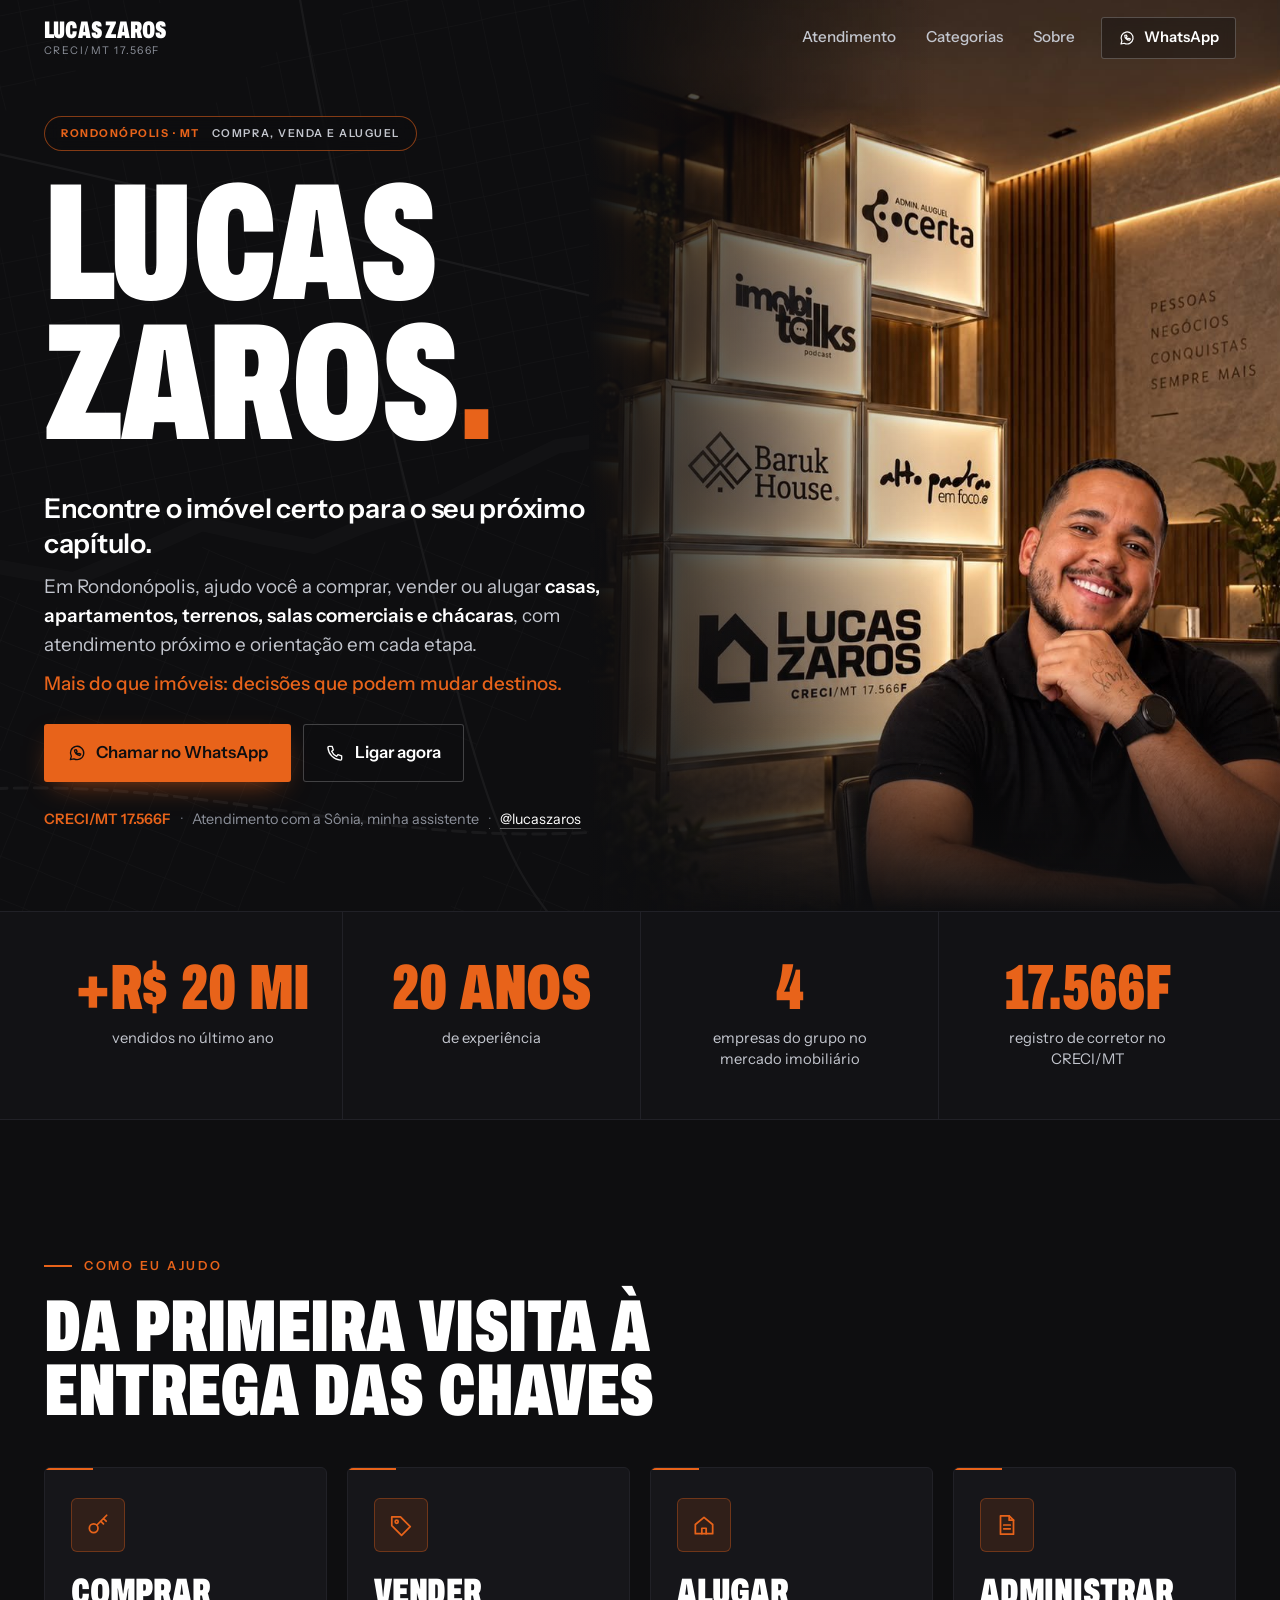
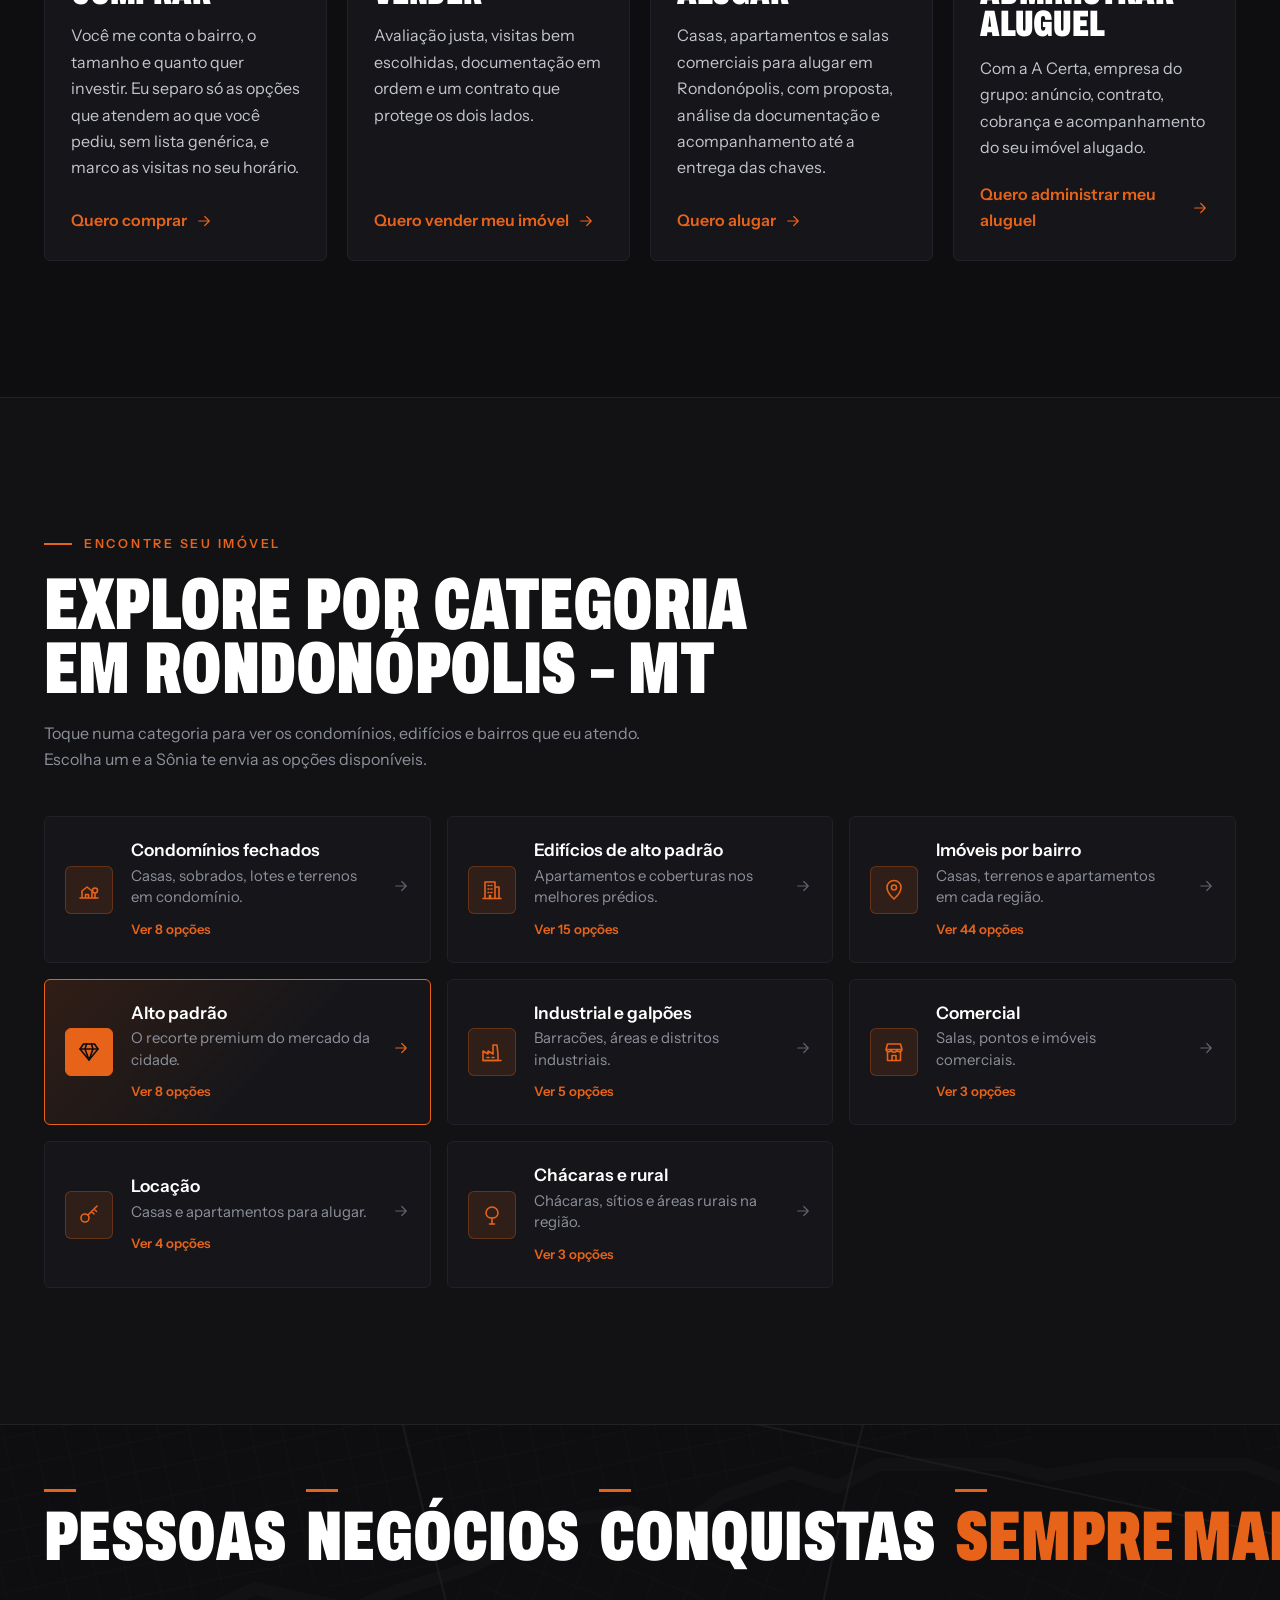
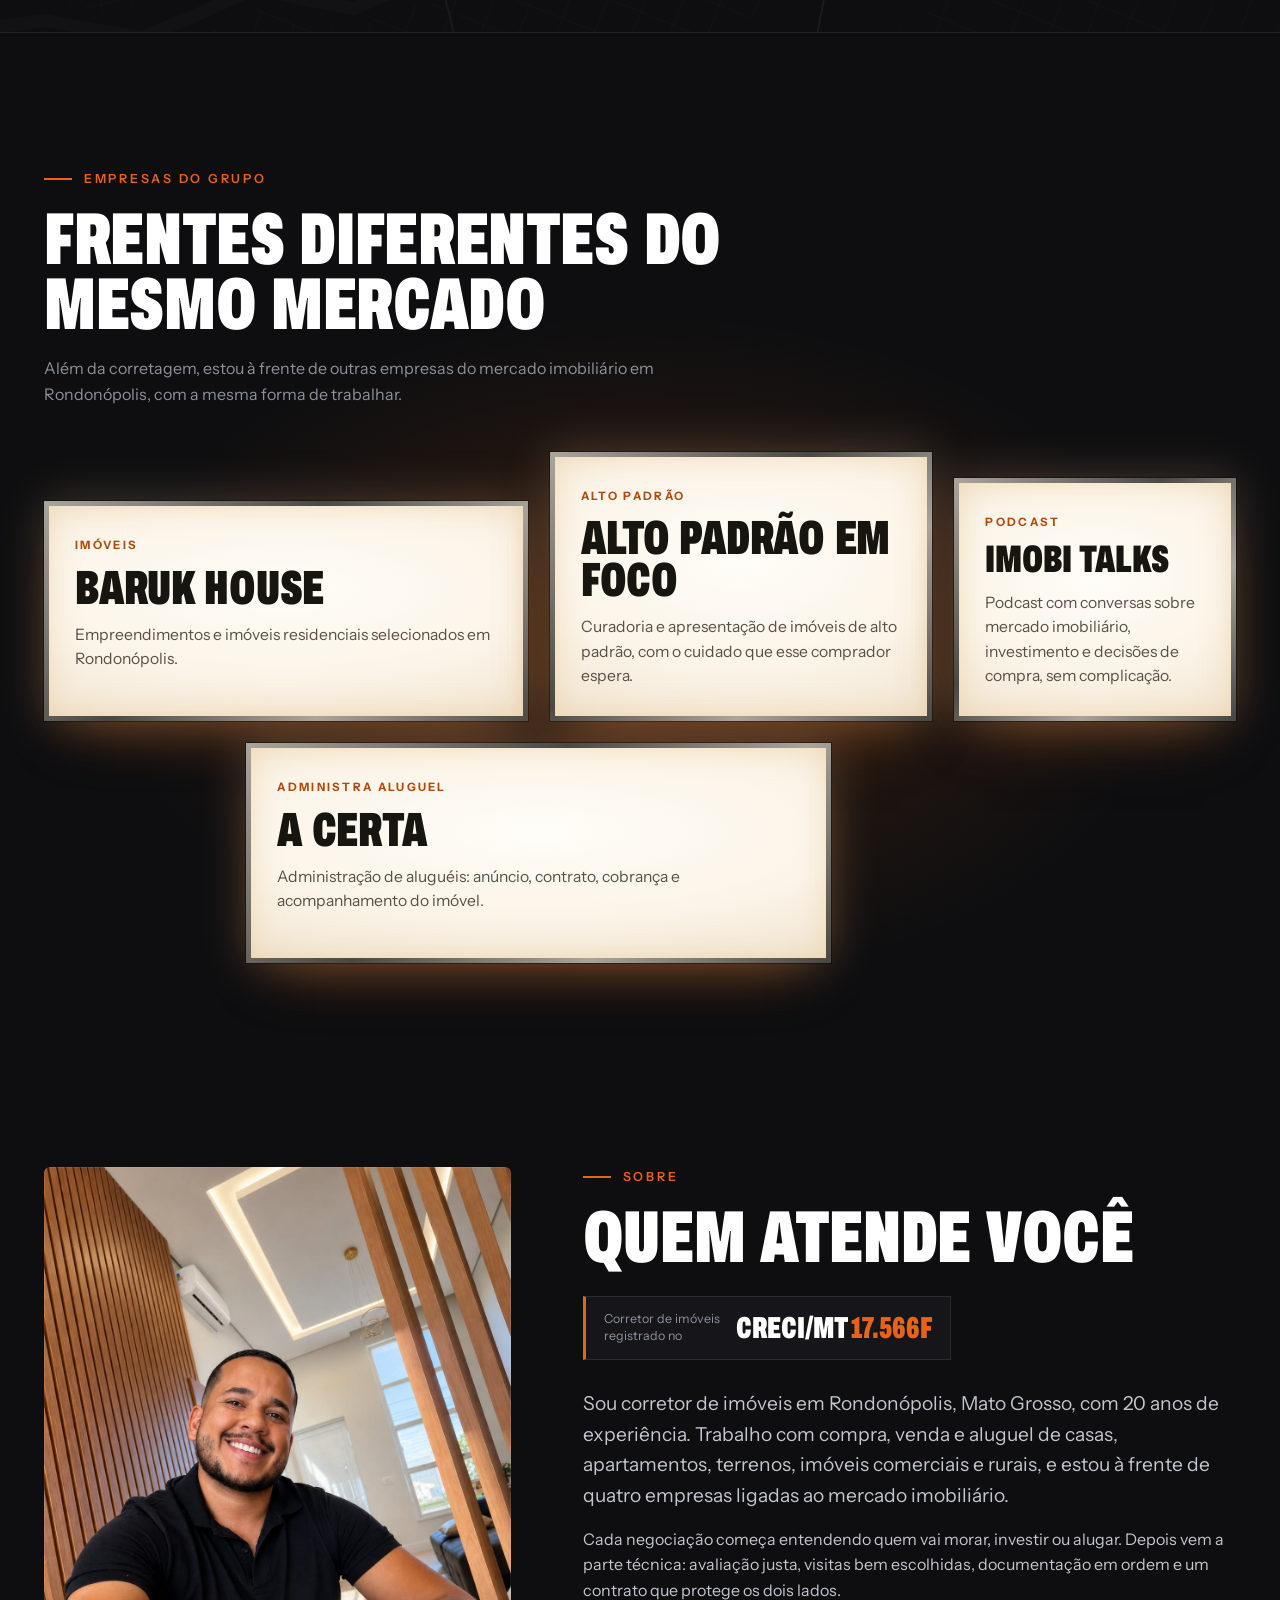
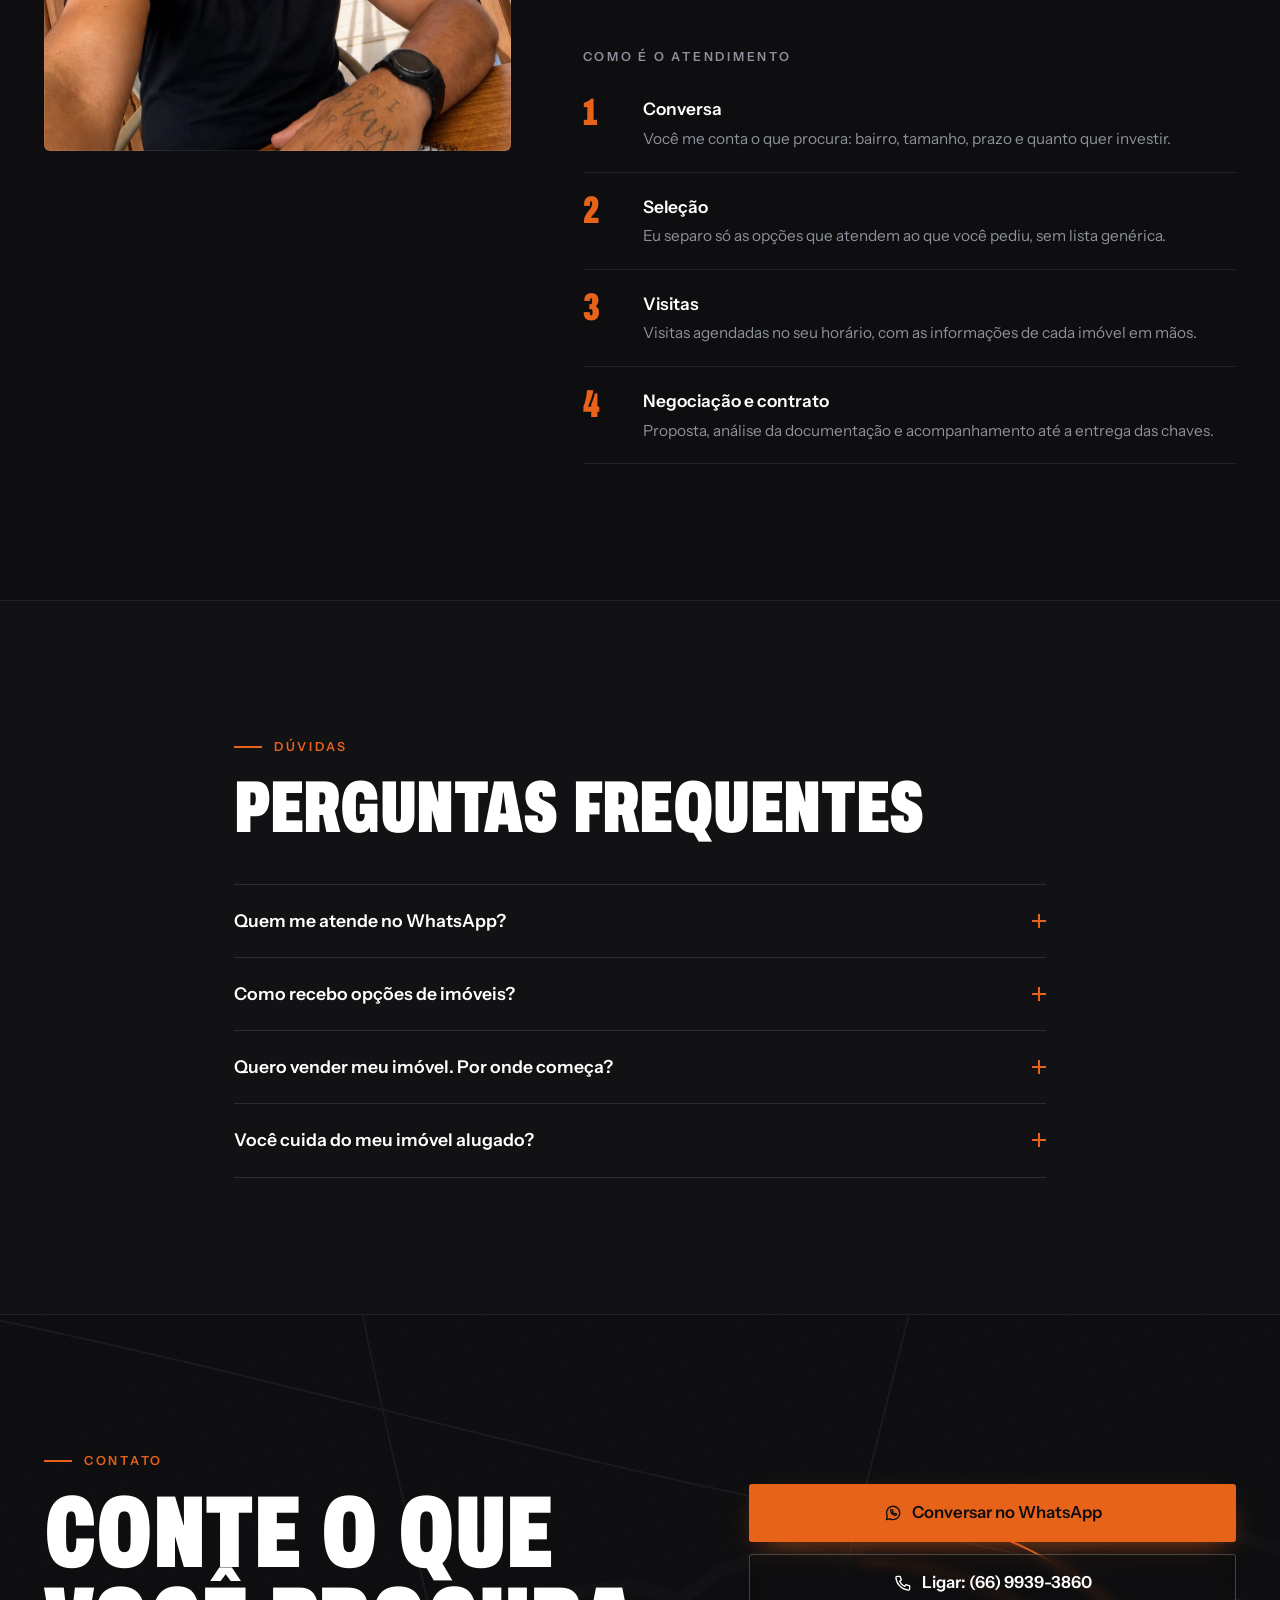
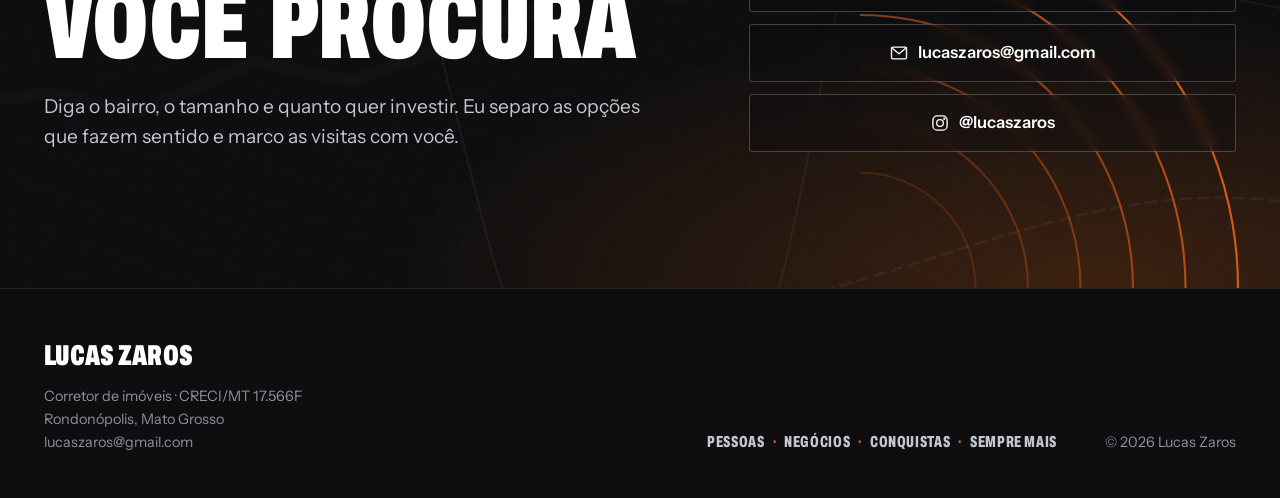
==== commit 34b89808: "Categorias abrem painel com bairros, condomínios e edifícios Cada categoria abre um painel com os lo" ====
--- a/index.html
+++ b/index.html
@@ -124,45 +124,9 @@
       <header class="section-head">
         <p class="eyebrow">Encontre seu imóvel</p>
         <h2 class="display h-lg" id="h-cat">Explore por categoria em Rondonópolis – MT</h2>
-        <p class="muted">Escolha uma categoria e fale com a Sônia: eu separo as opções disponíveis para você.</p>
-      </header>
-      <ul class="cats">
-        <li class="cat" data-reveal>
-          <a class="cat__link" data-contact="whatsapp" data-msg="Olá, Sônia! Vim pelo site e quero ver opções de condomínios fechados.">
-            <span class="cat__ico"><span data-icon="condo"></span></span>
-            <span class="cat__body"><span class="cat__title">Condomínios fechados</span><span class="cat__text">Casas, sobrados, lotes e terrenos em condomínio.</span></span>
-            <span class="cat__go"><span data-icon="arrow"></span></span>
-          </a>
-        </li>
-        <li class="cat" data-reveal>
-          <a class="cat__link" data-contact="whatsapp" data-msg="Olá, Sônia! Vim pelo site e quero ver opções de edifícios de alto padrão.">
-            <span class="cat__ico"><span data-icon="building"></span></span>
-            <span class="cat__body"><span class="cat__title">Edifícios de alto padrão</span><span class="cat__text">Apartamentos e coberturas nos melhores prédios.</span></span>
-            <span class="cat__go"><span data-icon="arrow"></span></span>
-          </a>
-        </li>
-        <li class="cat" data-reveal>
-          <a class="cat__link" data-contact="whatsapp" data-msg="Olá, Sônia! Vim pelo site e quero ver opções de imóveis em um bairro específico.">
-            <span class="cat__ico"><span data-icon="pin"></span></span>
-            <span class="cat__body"><span class="cat__title">Imóveis por bairro</span><span class="cat__text">Casas, terrenos e apartamentos em cada região.</span></span>
-            <span class="cat__go"><span data-icon="arrow"></span></span>
-          </a>
-        </li>
-        <li class="cat cat--destaque" data-reveal>
-          <a class="cat__link" data-contact="whatsapp" data-msg="Olá, Sônia! Vim pelo site e quero ver opções de imóveis de alto padrão.">
-            <span class="cat__ico"><span data-icon="diamond"></span></span>
-            <span class="cat__body"><span class="cat__title">Alto padrão</span><span class="cat__text">O recorte premium do mercado da cidade.</span></span>
-            <span class="cat__go"><span data-icon="arrow"></span></span>
-          </a>
-        </li>
-        <li class="cat" data-reveal>
-          <a class="cat__link" data-contact="whatsapp" data-msg="Olá, Sônia! Vim pelo site e quero ver opções de barracões e galpões.">
-            <span class="cat__ico"><span data-icon="factory"></span></span>
-            <span class="cat__body"><span class="cat__title">Industrial e galpões</span><span class="cat__text">Barracões, áreas e distritos industriais.</span></span>
-            <span class="cat__go"><span data-icon="arrow"></span></span>
-          </a>
-        </li>
-      </ul>
+        <p class="muted">Toque numa categoria para ver os condomínios, edifícios e bairros que eu atendo. Escolha um e a Sônia te envia as opções disponíveis.</p>
+      </header>
+      <ul class="cats" id="cats"></ul>
     </div>
   </section>
 
@@ -277,6 +241,28 @@
   </div>
 </footer>
 
+<!-- Painel de cada categoria -->
+<dialog class="sheet" id="sheet" aria-labelledby="sheet-title">
+  <div class="sheet__box">
+    <header class="sheet__head">
+      <div>
+        <p class="eyebrow" id="sheet-count"></p>
+        <h2 class="display sheet__title" id="sheet-title"></h2>
+        <p class="sheet__text" id="sheet-text"></p>
+      </div>
+      <button class="sheet__close" type="button" data-close aria-label="Fechar"><span data-icon="close"></span></button>
+    </header>
+    <div class="sheet__search" id="sheet-search" hidden>
+      <span data-icon="search"></span>
+      <input type="search" id="sheet-filter" placeholder="Buscar bairro" aria-label="Buscar bairro" autocomplete="off">
+    </div>
+    <div class="sheet__body" id="sheet-body"></div>
+    <footer class="sheet__foot">
+      <a class="btn btn--primary btn--block" id="sheet-cta" data-contact="whatsapp"><span data-icon="whats"></span>Falar com a Sônia no WhatsApp</a>
+    </footer>
+  </div>
+</dialog>
+
 <!-- Barra fixa no celular -->
 <div class="dock" aria-hidden="true">
   <a class="btn btn--primary btn--block" data-contact="whatsapp" tabindex="-1"><span data-icon="whats"></span>Chamar no WhatsApp</a>
--- a/css/landing.css
+++ b/css/landing.css
@@ -381,6 +381,7 @@
 
 .cats { display: grid; gap: 12px; }
 .cat__link {
+  width: 100%; text-align: left; font: inherit; color: inherit; cursor: pointer;
   display: grid; grid-template-columns: auto 1fr auto; align-items: center; gap: 18px;
   height: 100%;
   padding: 22px 20px;
@@ -400,6 +401,7 @@
 .cat__body { display: flex; flex-direction: column; gap: 4px; }
 .cat__title { font-size: 1.08rem; font-weight: 600; color: var(--white); line-height: 1.3; }
 .cat__text { font-size: .93rem; color: var(--grey-2); line-height: 1.45; }
+.cat__count { margin-top: 6px; font-size: .82rem; font-weight: 600; color: var(--orange); }
 .cat__go { color: var(--grey-3); transition: color .2s, transform .2s; }
 .cat__link:hover .cat__go { color: var(--orange); transform: translateX(3px); }
 
@@ -412,6 +414,97 @@
 
 @media (min-width: 720px) { .cats { grid-template-columns: 1fr 1fr; gap: 16px; } }
 @media (min-width: 1100px) { .cats { grid-template-columns: repeat(3, 1fr); } }
+
+/* ---------- Painel da categoria ---------- */
+
+[hidden] { display: none !important; }
+body.no-scroll { overflow: hidden; }
+
+.sheet {
+  padding: 0; border: 0; margin: 0;
+  max-width: none; max-height: none; width: 100%; height: 100%;
+  background: transparent; color: inherit;
+}
+.sheet::backdrop { background: rgba(6, 6, 8, .72); backdrop-filter: blur(4px); }
+.sheet[open] { display: flex; align-items: flex-end; justify-content: center; }
+
+.sheet__box {
+  position: relative;
+  display: flex; flex-direction: column;
+  width: 100%; max-height: 88svh;
+  background: var(--bg-2);
+  border: 1px solid var(--line);
+  border-bottom: 0;
+  border-radius: 14px 14px 0 0;
+  box-shadow: 0 -30px 80px -20px rgba(var(--warm), .5);
+  overflow: hidden;
+}
+.sheet__box::before {
+  content: ""; position: absolute; top: 8px; left: 50%; transform: translateX(-50%);
+  width: 40px; height: 4px; border-radius: 2px; background: var(--line);
+}
+
+.sheet__head {
+  display: flex; align-items: flex-start; justify-content: space-between; gap: 16px;
+  padding: 28px var(--gutter) 18px;
+  border-bottom: 1px solid var(--line-soft);
+}
+.sheet__head .eyebrow { margin-bottom: 10px; }
+.sheet__title { font-size: clamp(2.2rem, 9vw, 3.2rem); }
+.sheet__text { margin-top: 10px; font-size: .95rem; color: var(--grey-2); max-width: 52ch; }
+.sheet__close {
+  flex: none; display: grid; place-items: center;
+  width: 44px; height: 44px; border-radius: var(--radius);
+  border: 1px solid var(--line); background: transparent; color: var(--white); cursor: pointer;
+}
+.sheet__close:hover { border-color: var(--orange); color: var(--orange); }
+
+.sheet__search {
+  display: flex; align-items: center; gap: 10px;
+  margin: 16px var(--gutter) 0; padding: 0 14px;
+  border: 1px solid var(--line); border-radius: var(--radius);
+  background: var(--surface); color: var(--grey-2);
+}
+.sheet__search:focus-within { border-color: var(--orange); }
+.sheet__search input {
+  flex: 1; min-width: 0; height: 48px; border: 0; outline: 0;
+  background: transparent; color: var(--white); font: inherit; font-size: 1rem;
+}
+
+.sheet__body { flex: 1; overflow-y: auto; overscroll-behavior: contain; padding: 8px var(--gutter) 20px; }
+.sheet__group + .sheet__group { margin-top: 8px; }
+.sheet__gname {
+  margin: 18px 0 6px;
+  font-size: .74rem; font-weight: 600; letter-spacing: .2em; text-transform: uppercase; color: var(--grey-2);
+}
+.sheet__list { display: grid; }
+.sheet__list a {
+  display: flex; align-items: center; justify-content: space-between; gap: 14px;
+  padding: 15px 2px;
+  border-bottom: 1px solid var(--line-soft);
+  color: var(--white); font-weight: 500;
+}
+.sheet__list .ico { color: var(--grey-3); transition: color .15s; }
+.sheet__list a:hover { color: var(--orange); }
+.sheet__list a:hover .ico { color: var(--orange); }
+.sheet__empty { padding: 20px 0; color: var(--grey-2); }
+
+.sheet__foot { padding: 14px var(--gutter) calc(14px + env(safe-area-inset-bottom)); border-top: 1px solid var(--line-soft); }
+
+@media (prefers-reduced-motion: no-preference) {
+  .sheet[open] .sheet__box { animation: sheet-sobe .35s cubic-bezier(.2,.8,.2,1); }
+}
+@keyframes sheet-sobe { from { transform: translateY(40px); opacity: 0; } to { transform: none; opacity: 1; } }
+
+@media (min-width: 720px) {
+  .sheet[open] { align-items: center; padding: 32px; }
+  .sheet__box { max-width: 760px; max-height: min(84svh, 820px); border-radius: 10px; border-bottom: 1px solid var(--line); }
+  .sheet__box::before { display: none; }
+  .sheet__head, .sheet__body, .sheet__foot { padding-inline: 32px; }
+  .sheet__head { padding-top: 30px; }
+  .sheet__search { margin-inline: 32px; }
+  .sheet__list { grid-template-columns: 1fr 1fr; column-gap: 28px; }
+}
 
 /* ---------- Lema ---------- */
 
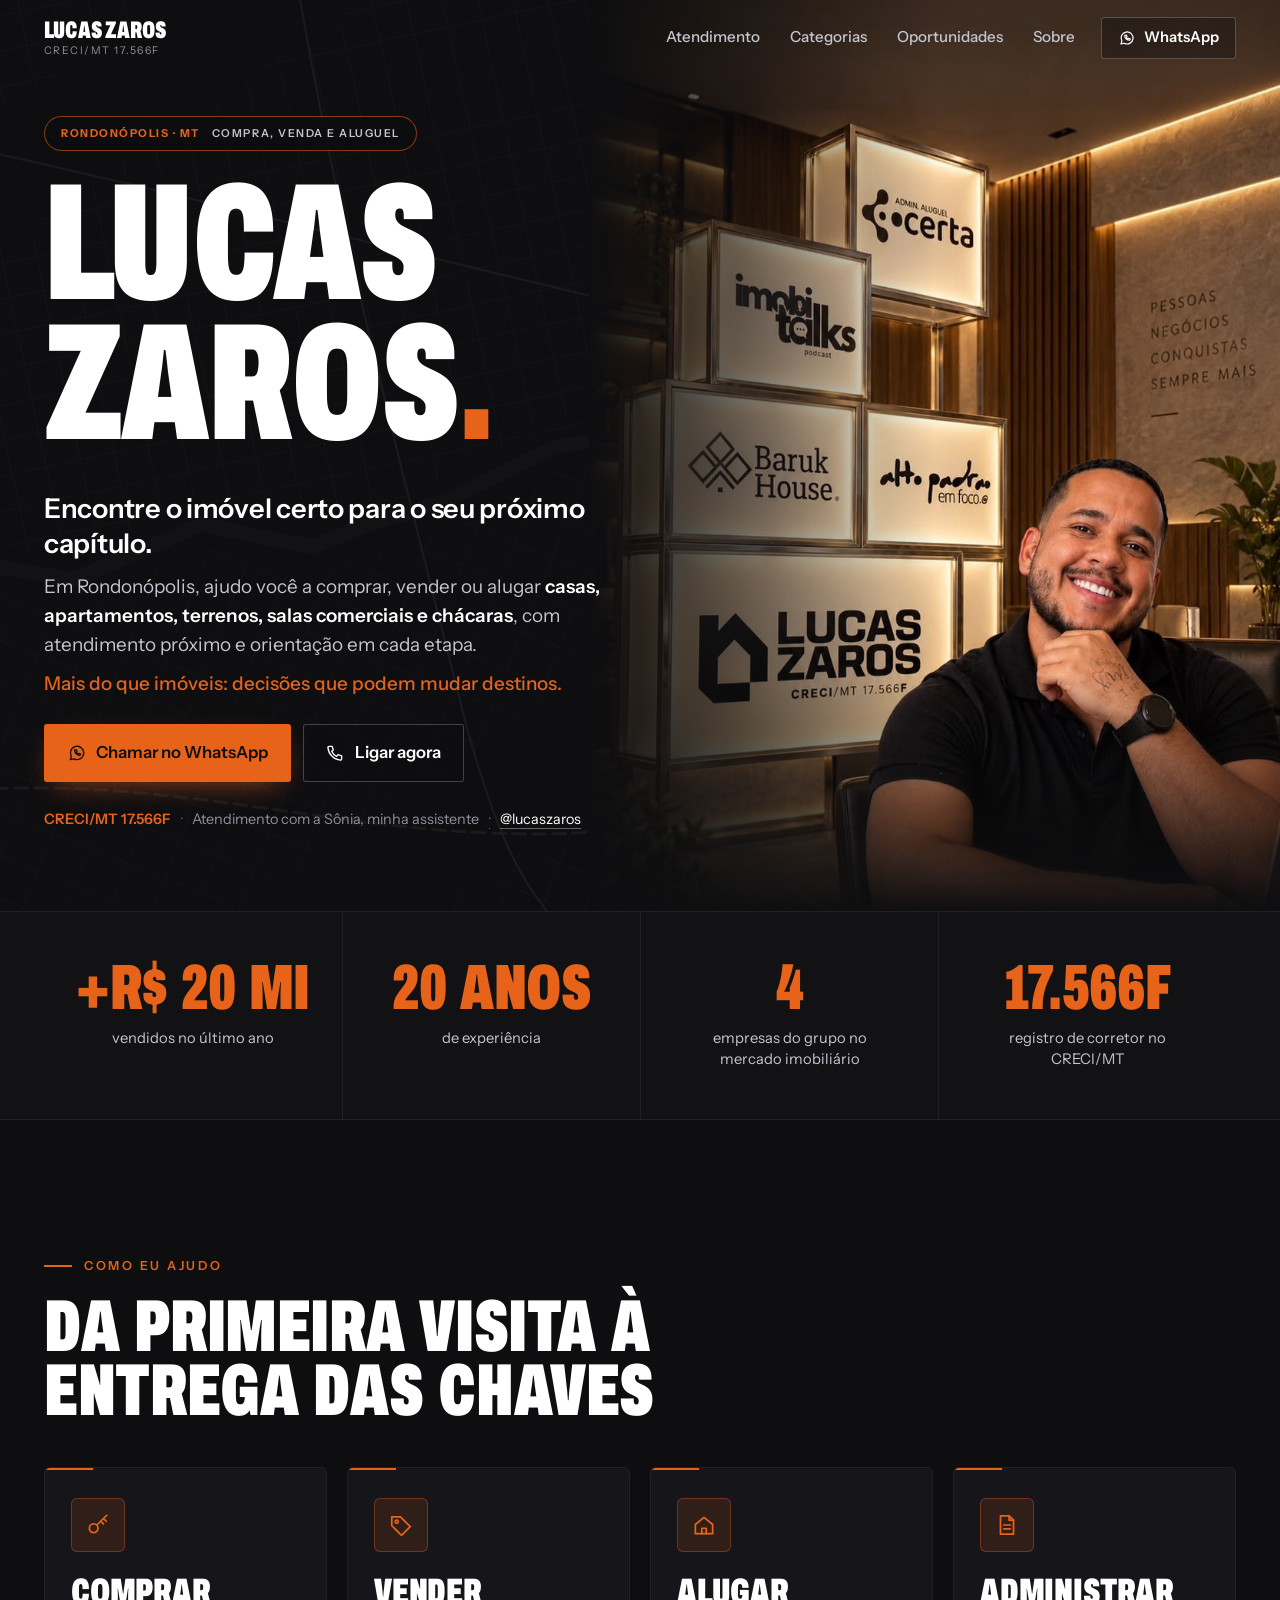
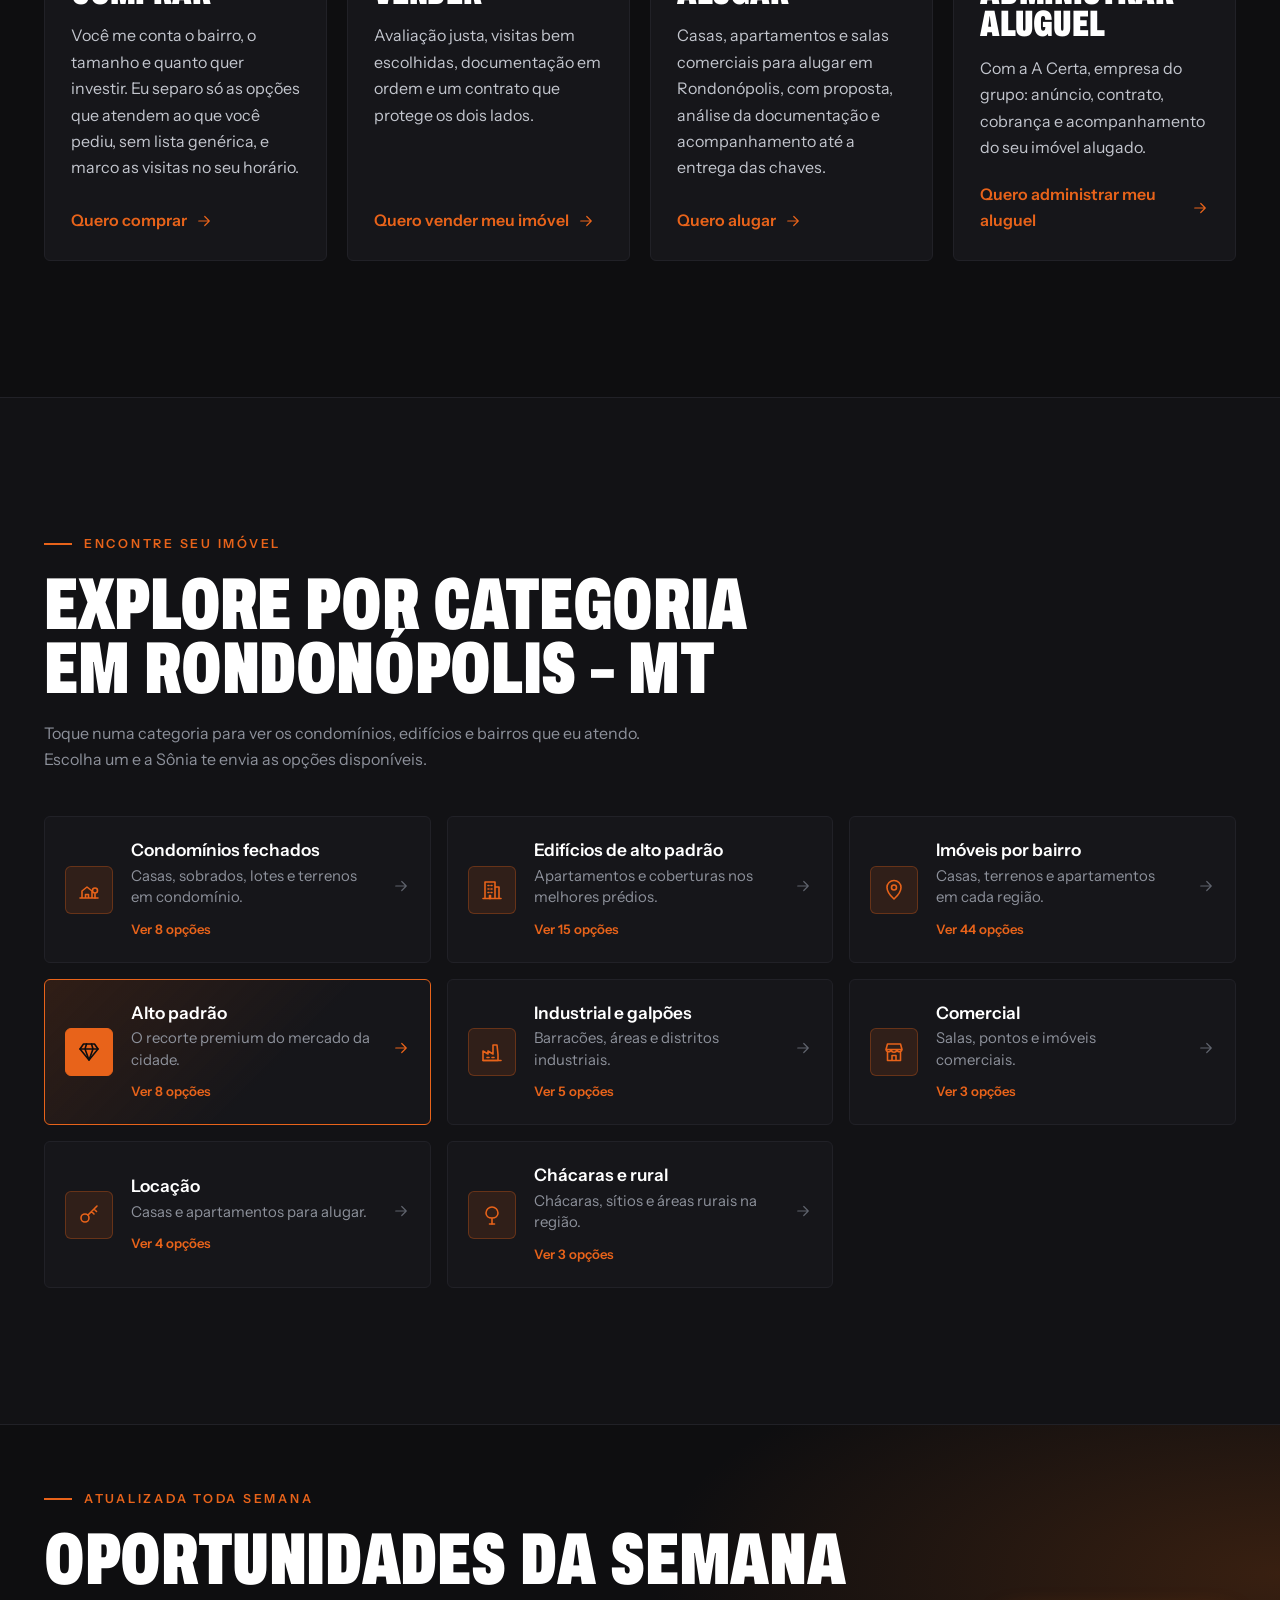
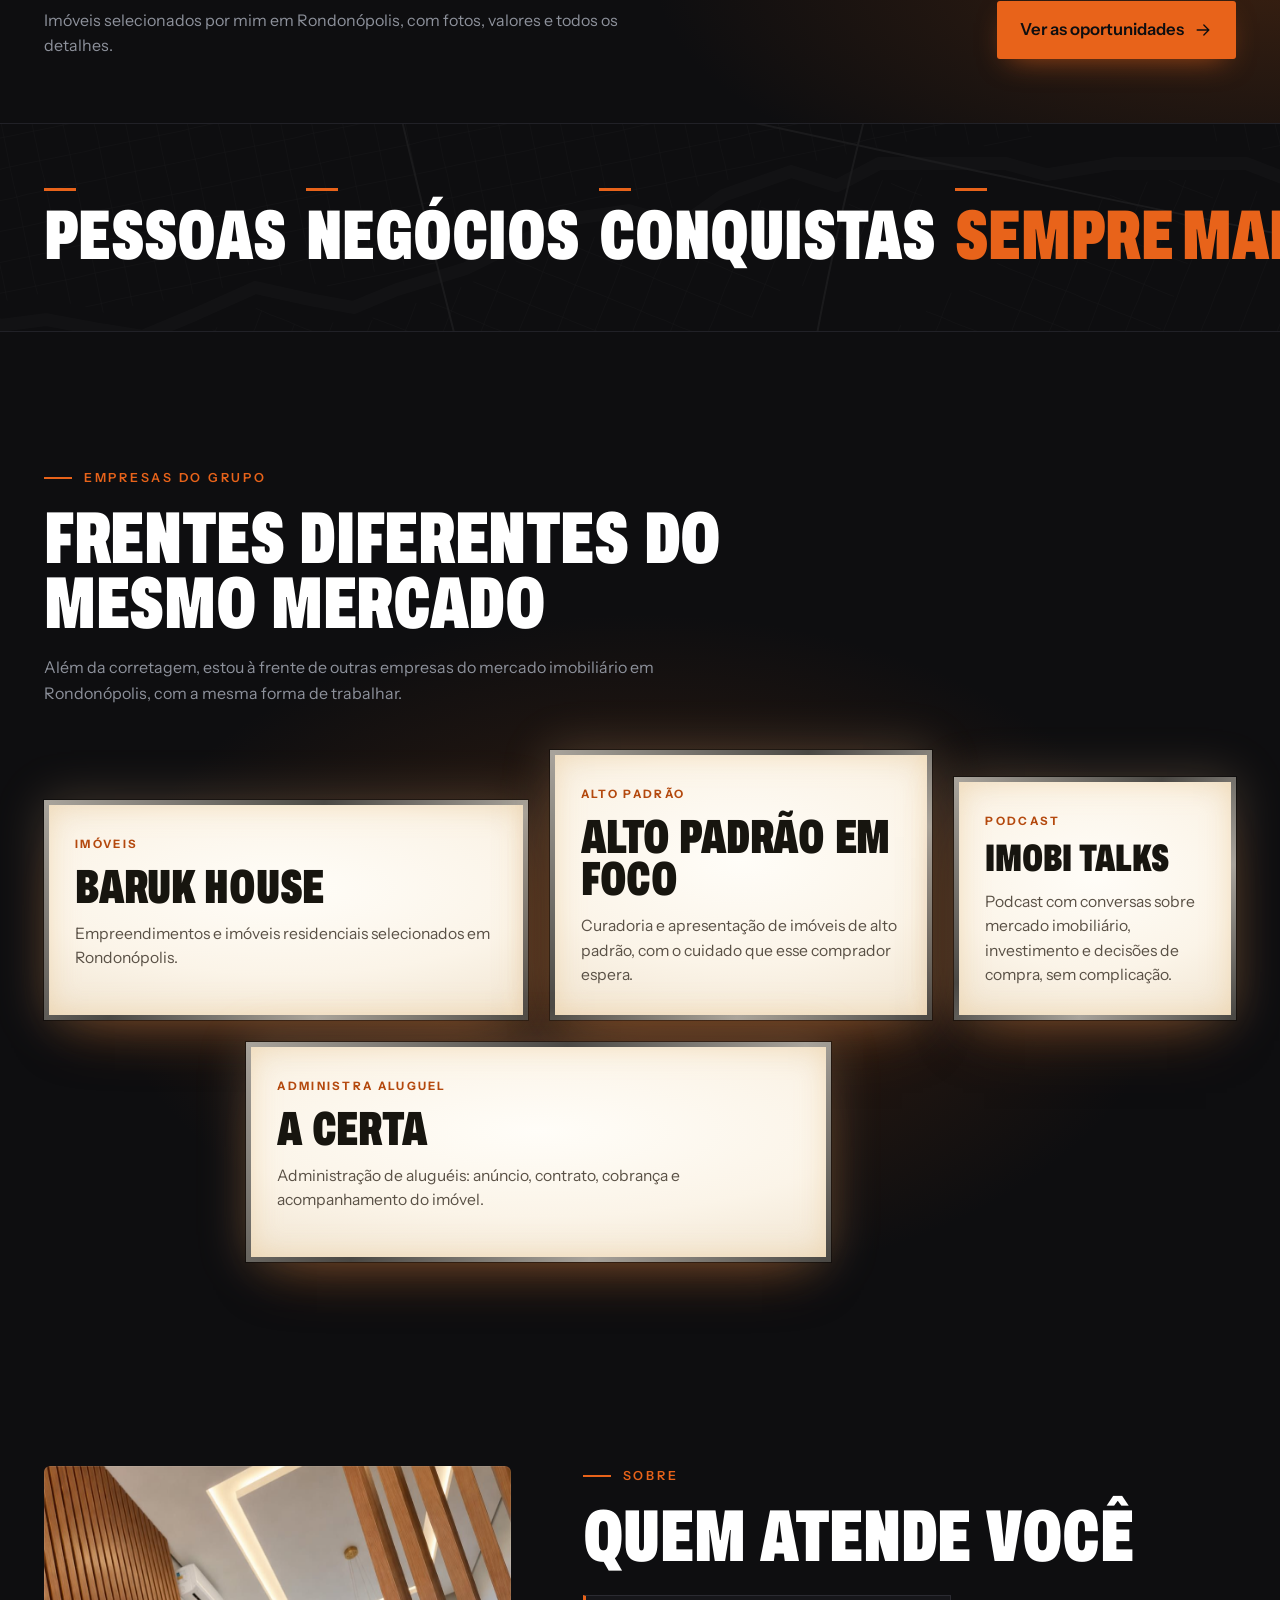
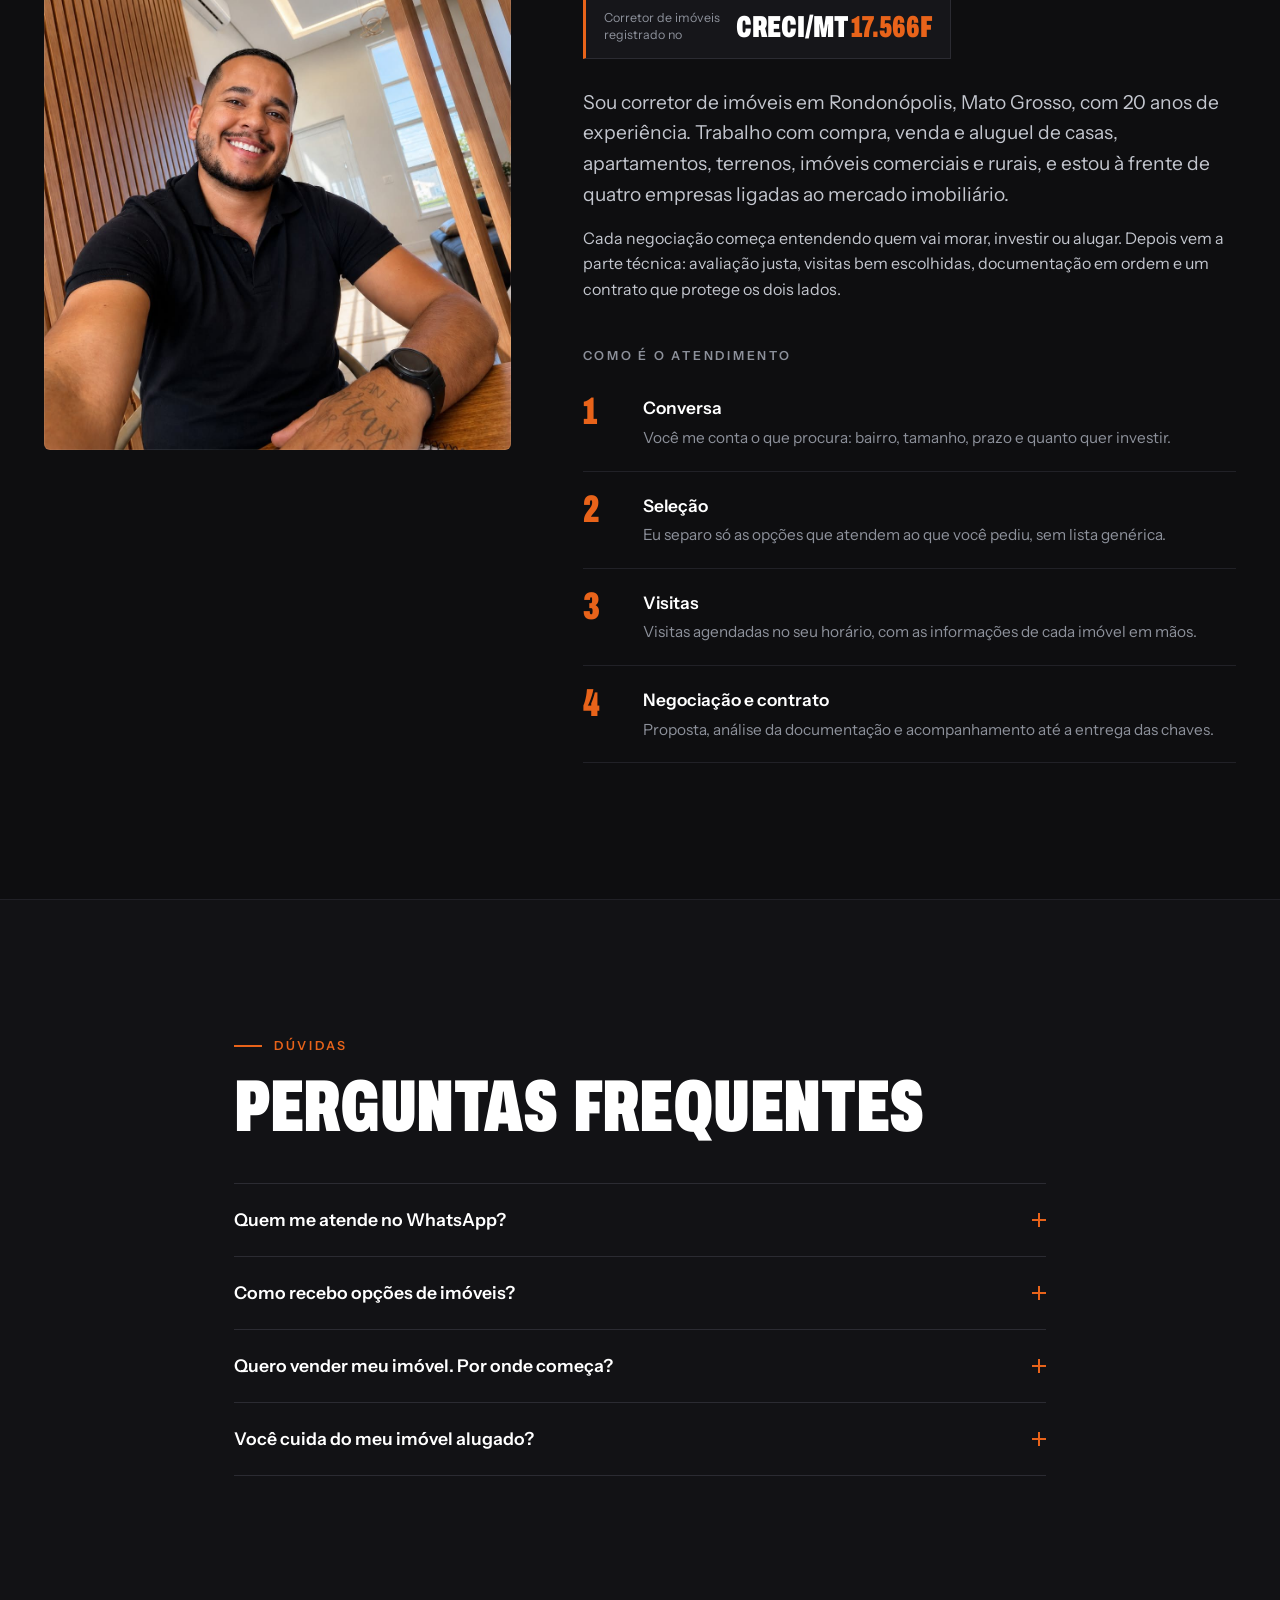
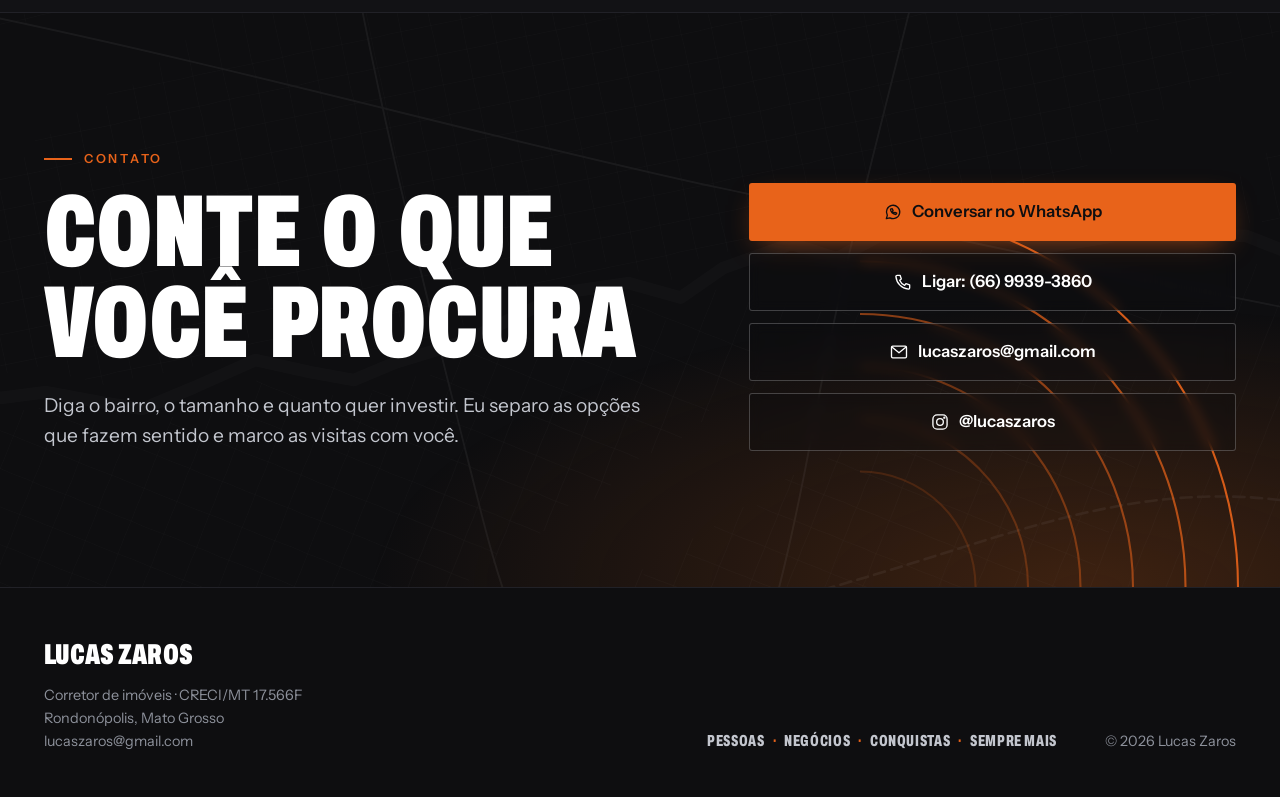
==== commit d5809f30: "Oportunidades da semana e painel para publicar imóveis - Nova página /oportunidades com os imóveis, " ====
--- a/index.html
+++ b/index.html
@@ -28,6 +28,7 @@
     <nav class="top-nav" aria-label="Principal">
       <a href="#atendimento">Atendimento</a>
       <a href="#categorias">Categorias</a>
+      <a href="oportunidades.html">Oportunidades</a>
       <a href="#sobre">Sobre</a>
       <a class="top-nav__whats" data-contact="whatsapp" aria-label="Chamar no WhatsApp"><span data-icon="whats"></span><span class="top-nav__label">WhatsApp</span></a>
     </nav>
@@ -127,6 +128,18 @@
         <p class="muted">Toque numa categoria para ver os condomínios, edifícios e bairros que eu atendo. Escolha um e a Sônia te envia as opções disponíveis.</p>
       </header>
       <ul class="cats" id="cats"></ul>
+    </div>
+  </section>
+
+  <!-- OPORTUNIDADES -->
+  <section class="op-banner" aria-labelledby="h-op">
+    <div class="container op-banner__inner">
+      <div>
+        <p class="eyebrow">Atualizada toda semana</p>
+        <h2 class="display h-lg" id="h-op">Oportunidades da semana</h2>
+        <p class="muted">Imóveis selecionados por mim em Rondonópolis, com fotos, valores e todos os detalhes.</p>
+      </div>
+      <a class="btn btn--primary btn--lg" href="oportunidades.html">Ver as oportunidades<span data-icon="arrow"></span></a>
     </div>
   </section>
 
--- a/css/landing.css
+++ b/css/landing.css
@@ -505,6 +505,14 @@
   .sheet__search { margin-inline: 32px; }
   .sheet__list { grid-template-columns: 1fr 1fr; column-gap: 28px; }
 }
+
+/* ---------- Faixa das oportunidades ---------- */
+
+.op-banner { padding-block: 64px; border-bottom: 1px solid var(--line-soft); background:
+  radial-gradient(70% 120% at 100% 50%, rgba(var(--warm), .4), transparent 70%), var(--bg); }
+.op-banner__inner { display: grid; gap: 28px; }
+.op-banner .muted { margin-top: 16px; max-width: 54ch; }
+@media (min-width: 900px) { .op-banner__inner { grid-template-columns: 1fr auto; align-items: end; gap: 48px; } }
 
 /* ---------- Lema ---------- */
 
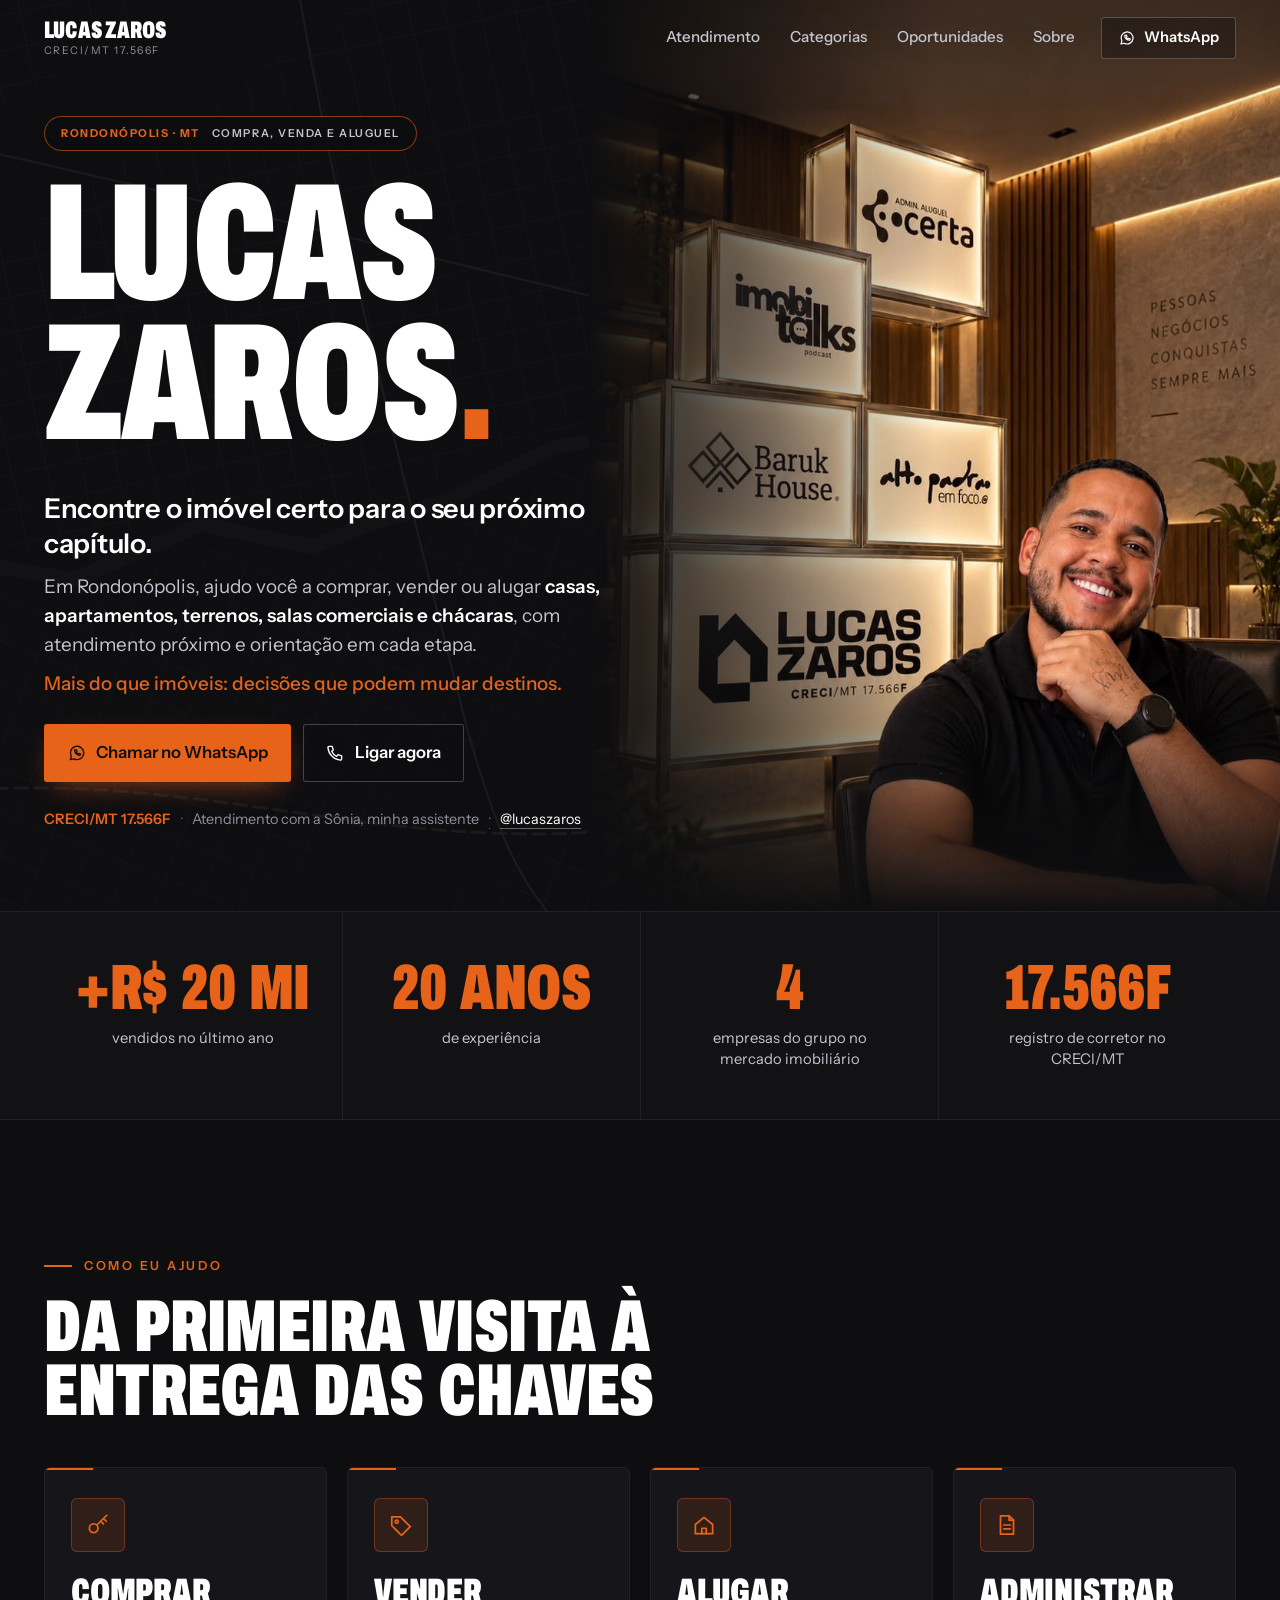
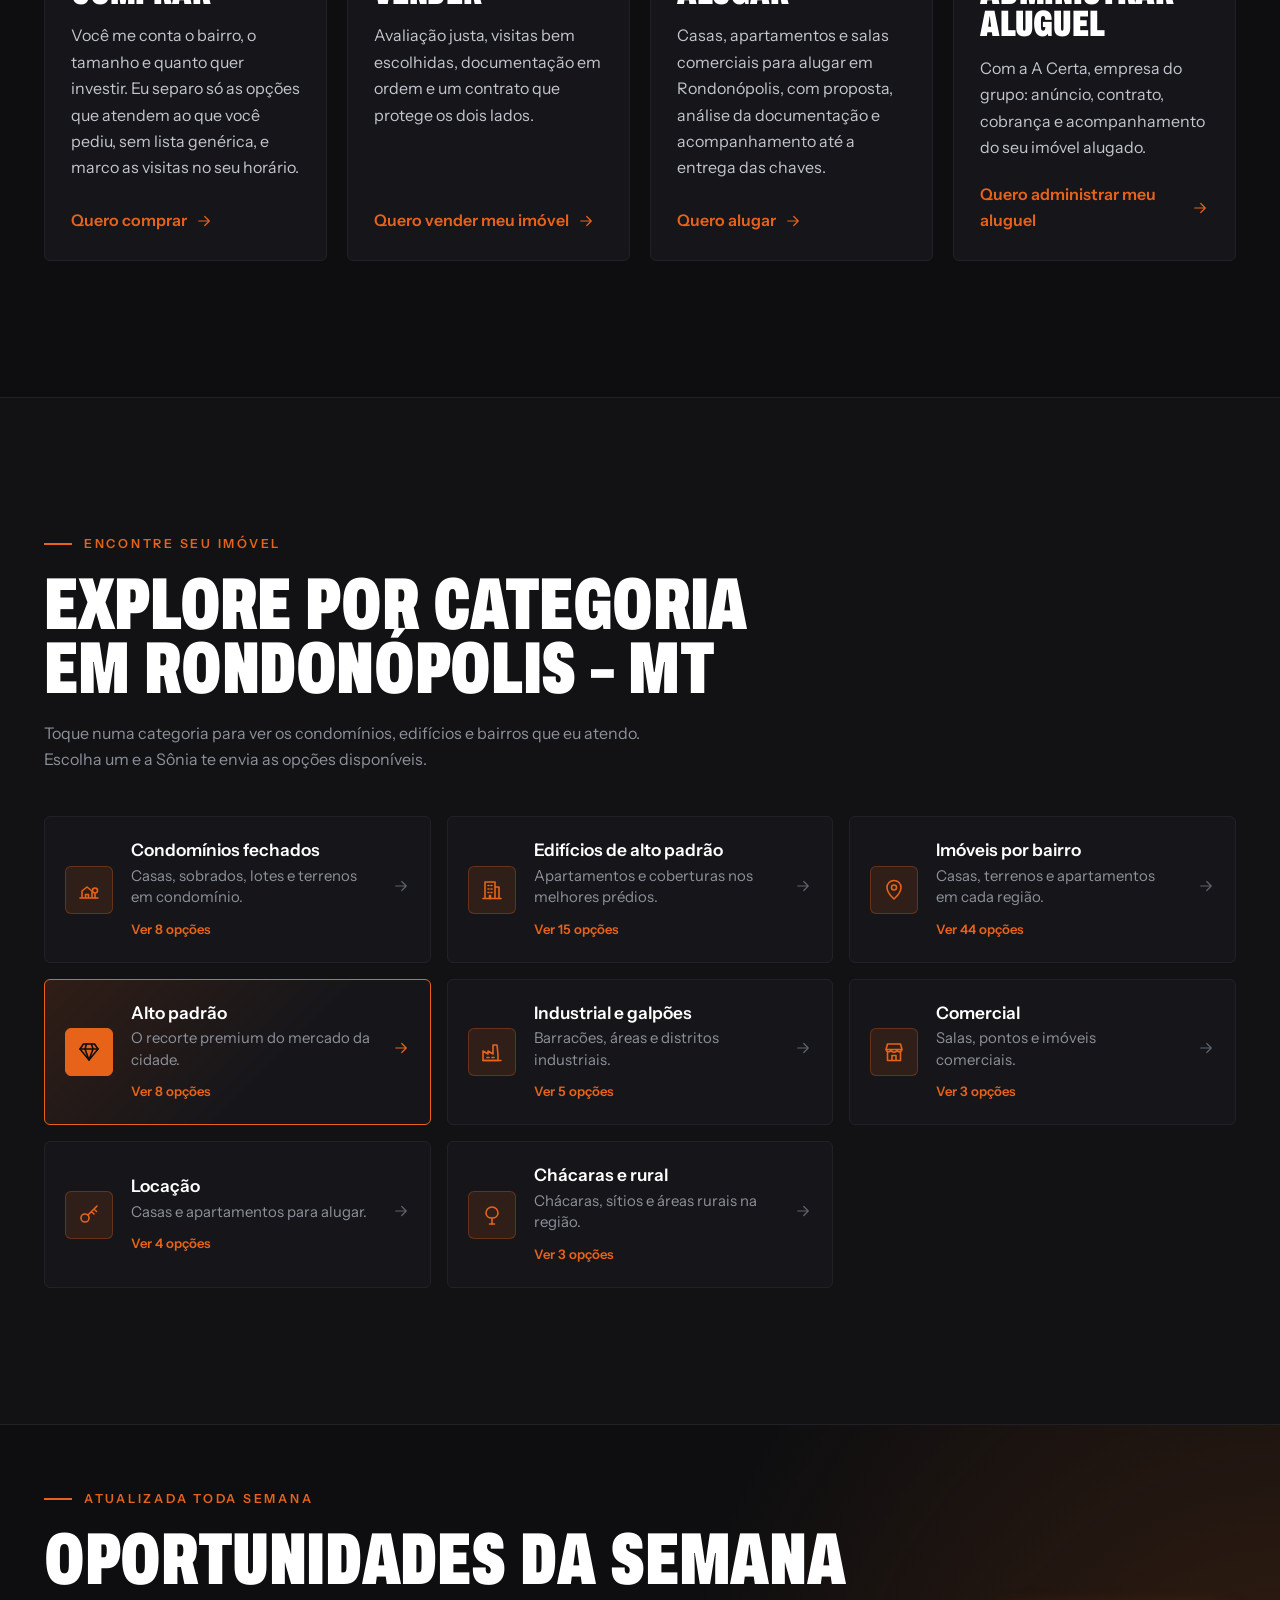
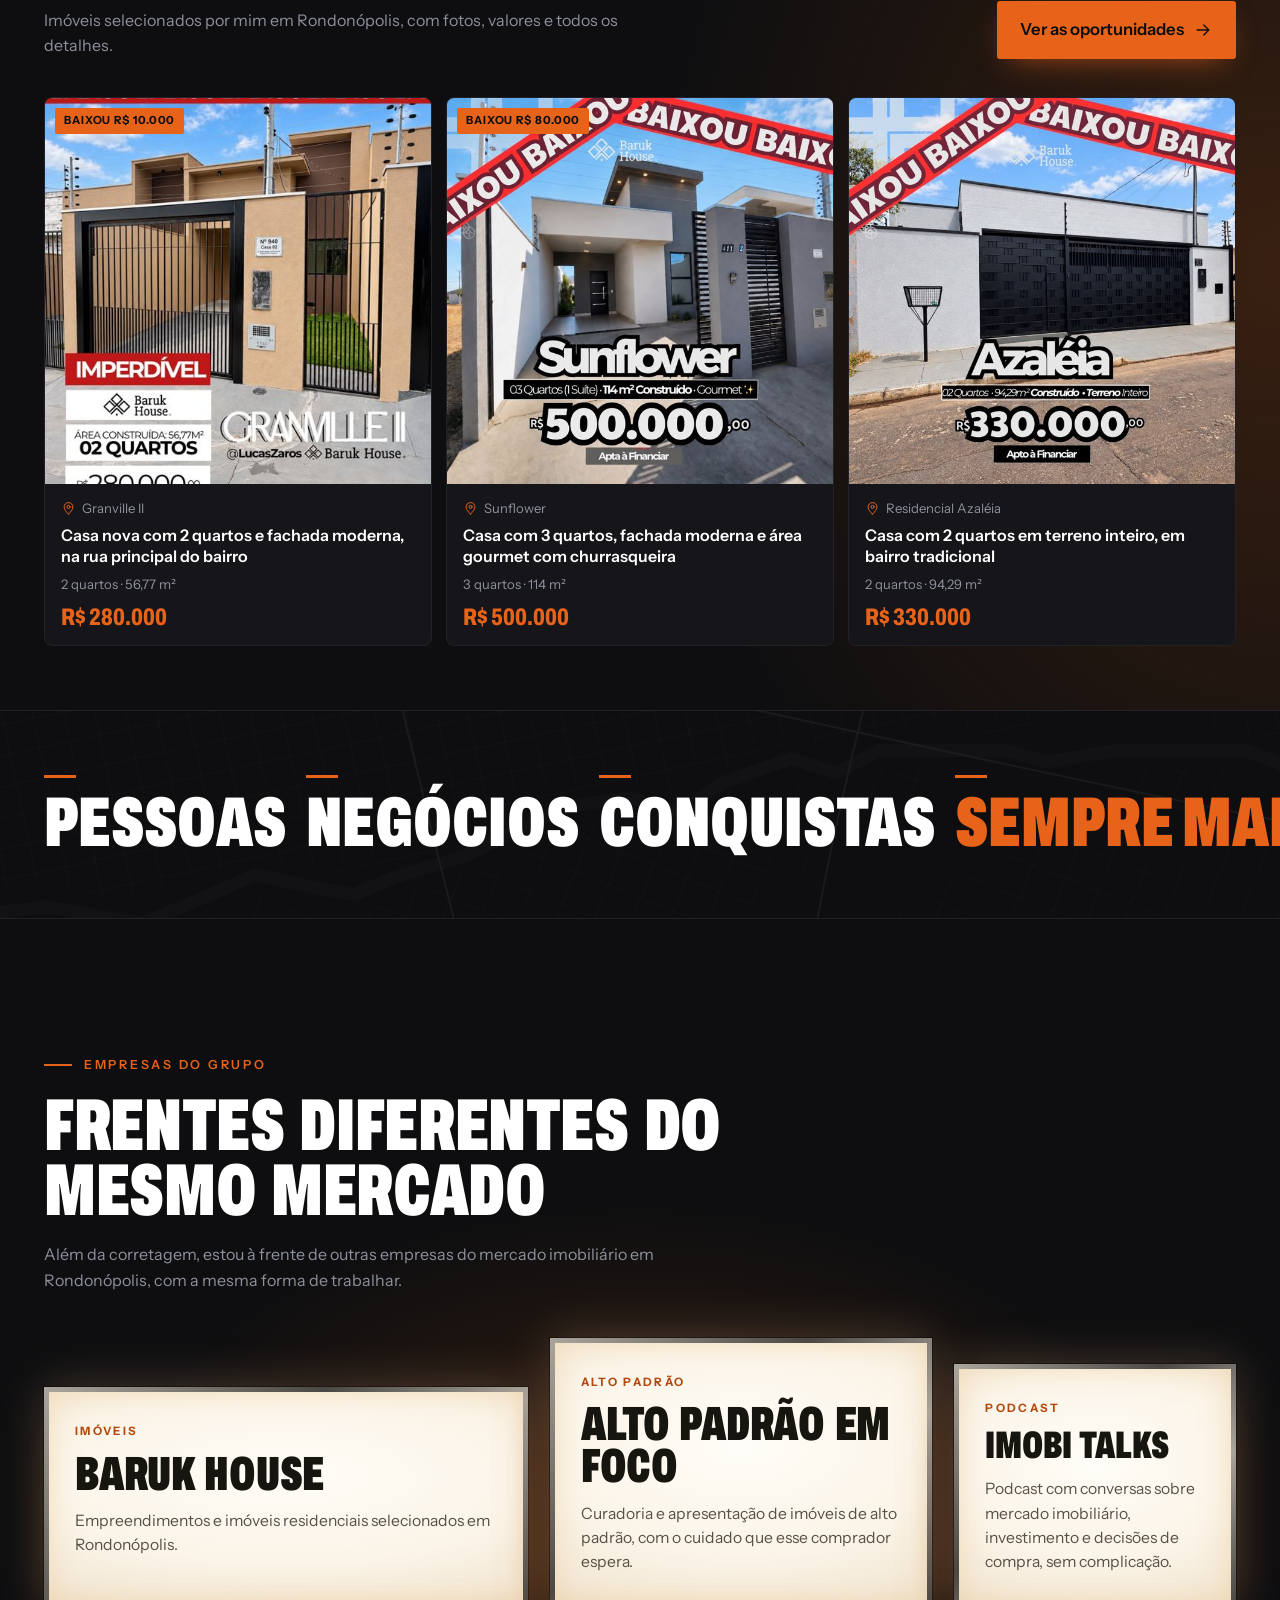
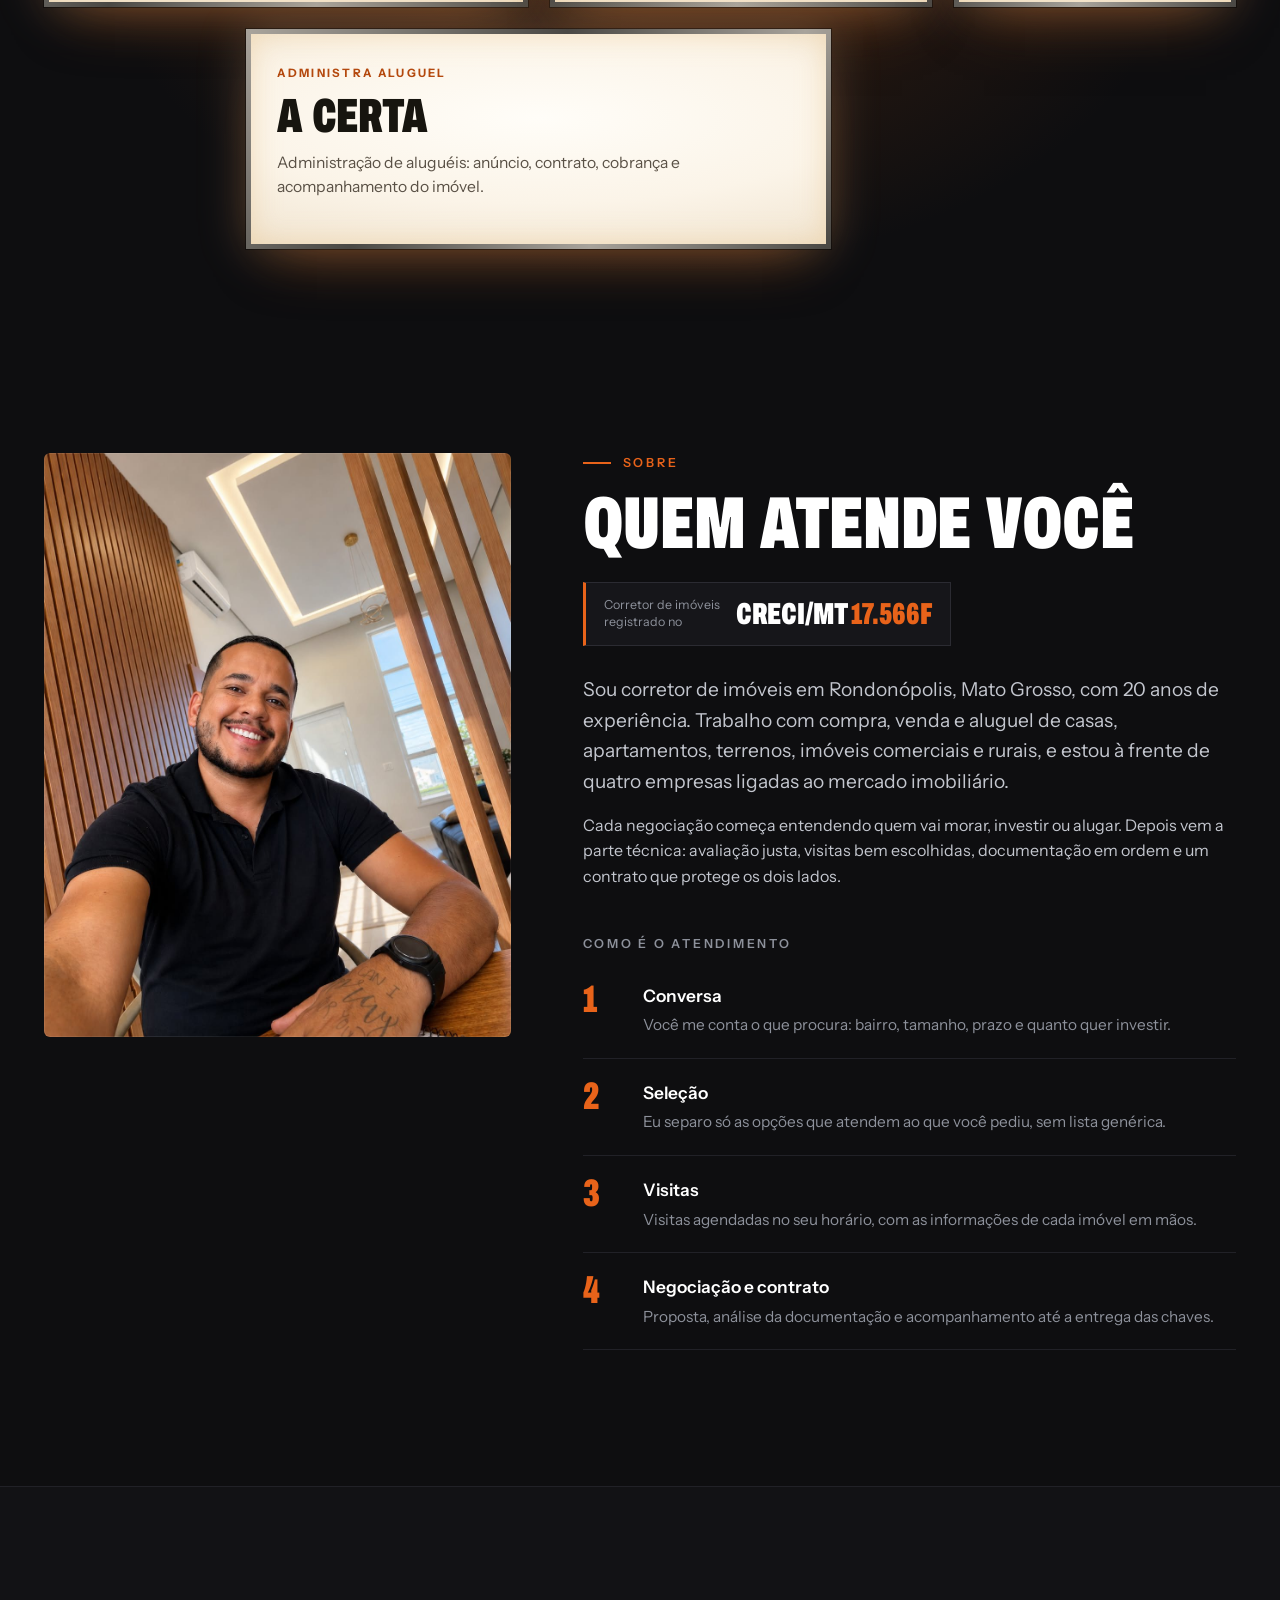
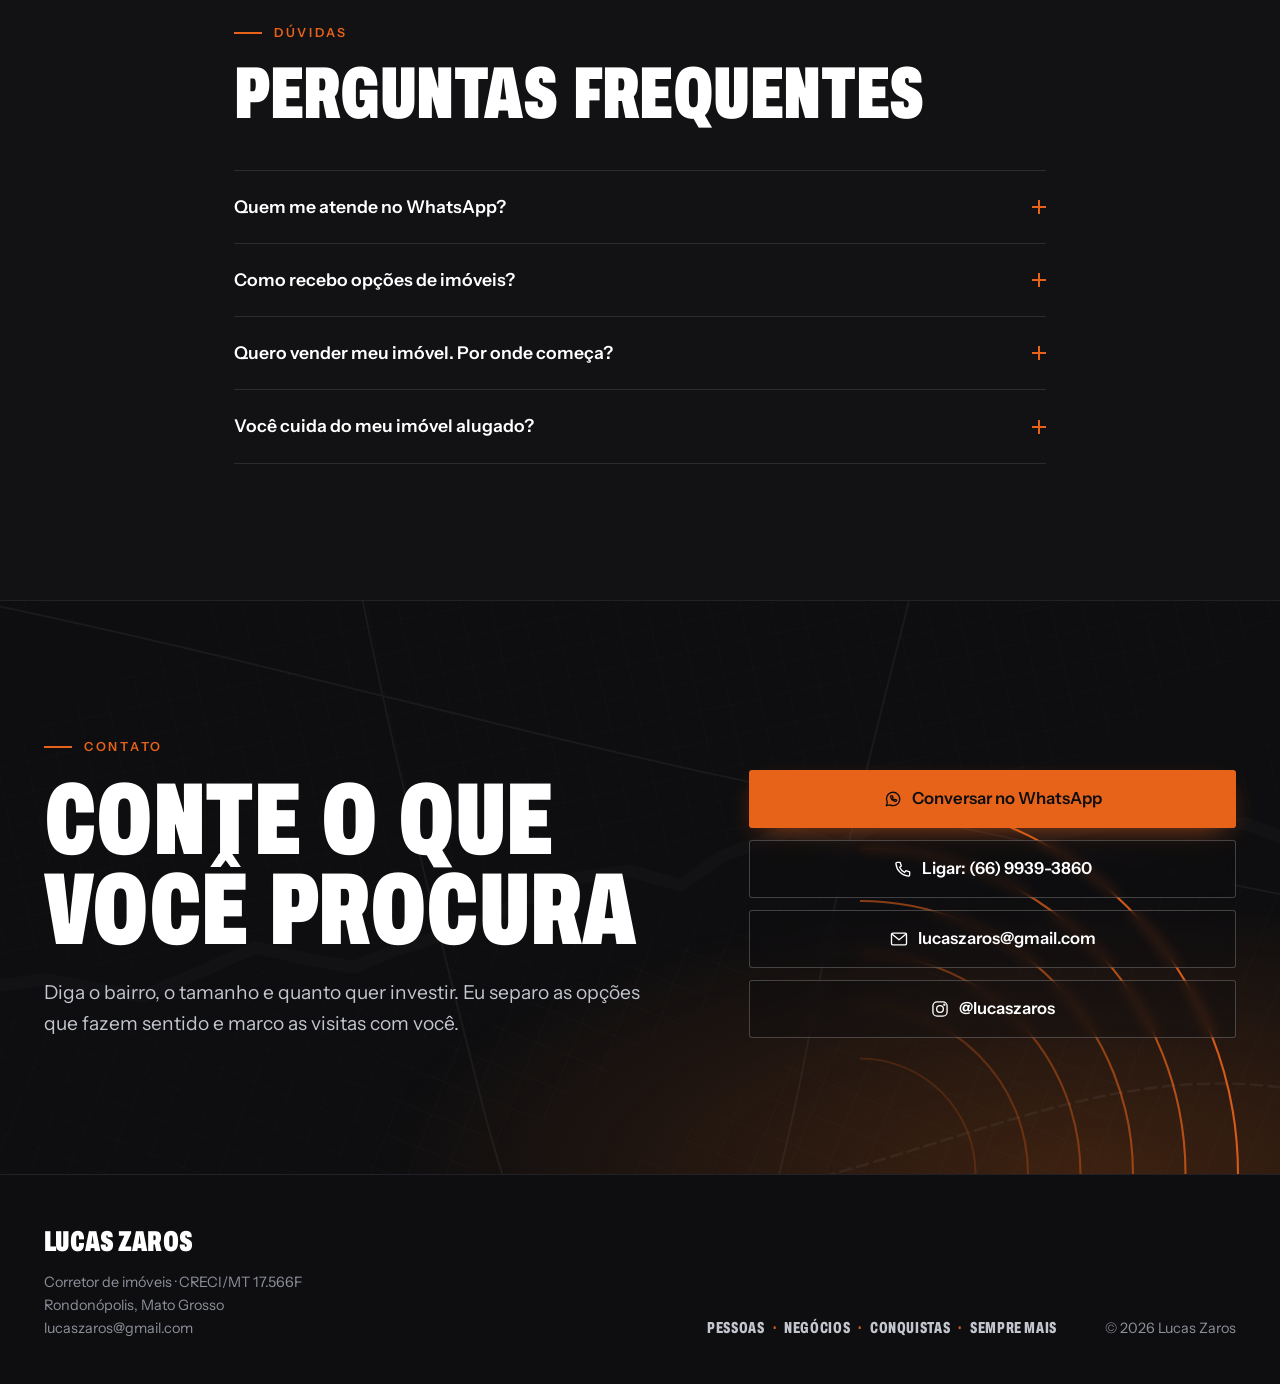
==== commit 1dfa2de3: "Home: prévia das oportunidades da semana A faixa das oportunidades mostra até 6 imóveis (capa, bairr" ====
--- a/index.html
+++ b/index.html
@@ -141,6 +141,7 @@
       </div>
       <a class="btn btn--primary btn--lg" href="oportunidades.html">Ver as oportunidades<span data-icon="arrow"></span></a>
     </div>
+    <ul class="op-previa" id="op-previa" aria-label="Prévia das oportunidades, role para o lado" hidden></ul>
   </section>
 
   <!-- LEMA -->
--- a/css/landing.css
+++ b/css/landing.css
@@ -513,6 +513,38 @@
 .op-banner__inner { display: grid; gap: 28px; }
 .op-banner .muted { margin-top: 16px; max-width: 54ch; }
 @media (min-width: 900px) { .op-banner__inner { grid-template-columns: 1fr auto; align-items: end; gap: 48px; } }
+
+/* Prévia: trilho com rolagem lateral no celular, grade no computador */
+.op-previa {
+  display: grid; grid-auto-flow: column; grid-auto-columns: min(78%, 300px); gap: 14px;
+  margin-top: 36px;
+  overflow-x: auto; scroll-snap-type: x mandatory; overscroll-behavior-x: contain;
+  padding: 2px max(var(--gutter), calc((100% - var(--max)) / 2 + var(--gutter))) 14px;
+  scroll-padding-inline: max(var(--gutter), calc((100% - var(--max)) / 2 + var(--gutter)));
+  scrollbar-width: thin; scrollbar-color: var(--line) transparent;
+}
+.op-previa > li { scroll-snap-align: start; }
+.op-mini {
+  display: flex; flex-direction: column; height: 100%;
+  background: var(--surface); border: 1px solid var(--line-soft); border-radius: 8px; overflow: hidden;
+  transition: border-color .2s, transform .25s;
+}
+.op-mini:hover { border-color: var(--line); transform: translateY(-3px); }
+.op-mini__media { position: relative; display: block; aspect-ratio: 1; background: var(--surface-2); overflow: hidden; }
+.op-mini__media img { width: 100%; height: 100%; object-fit: cover; }
+.op-mini__tag {
+  position: absolute; left: 10px; top: 10px; padding: 4px 9px; border-radius: 2px;
+  background: var(--orange); color: var(--bg); font-size: .7rem; font-weight: 700; letter-spacing: .08em; text-transform: uppercase;
+}
+.op-mini__body { display: flex; flex-direction: column; gap: 6px; flex: 1; padding: 14px 16px 16px; }
+.op-mini__place { display: flex; align-items: center; gap: 6px; font-size: .82rem; color: var(--grey-2); }
+.op-mini__place .ico { width: 15px; height: 15px; color: var(--orange); }
+.op-mini__title { font-weight: 600; color: var(--white); line-height: 1.35; display: -webkit-box; -webkit-line-clamp: 2; -webkit-box-orient: vertical; overflow: hidden; }
+.op-mini__specs { font-size: .82rem; color: var(--grey-2); }
+.op-mini__price { margin-top: auto; padding-top: 4px; font-family: var(--font-display); font-stretch: 75%; font-weight: 800; font-size: 1.5rem; line-height: 1; color: var(--orange); }
+@media (min-width: 1100px) {
+  .op-previa { grid-auto-flow: row; grid-template-columns: repeat(3, 1fr); overflow: visible; padding-bottom: 0; }
+}
 
 /* ---------- Lema ---------- */
 
